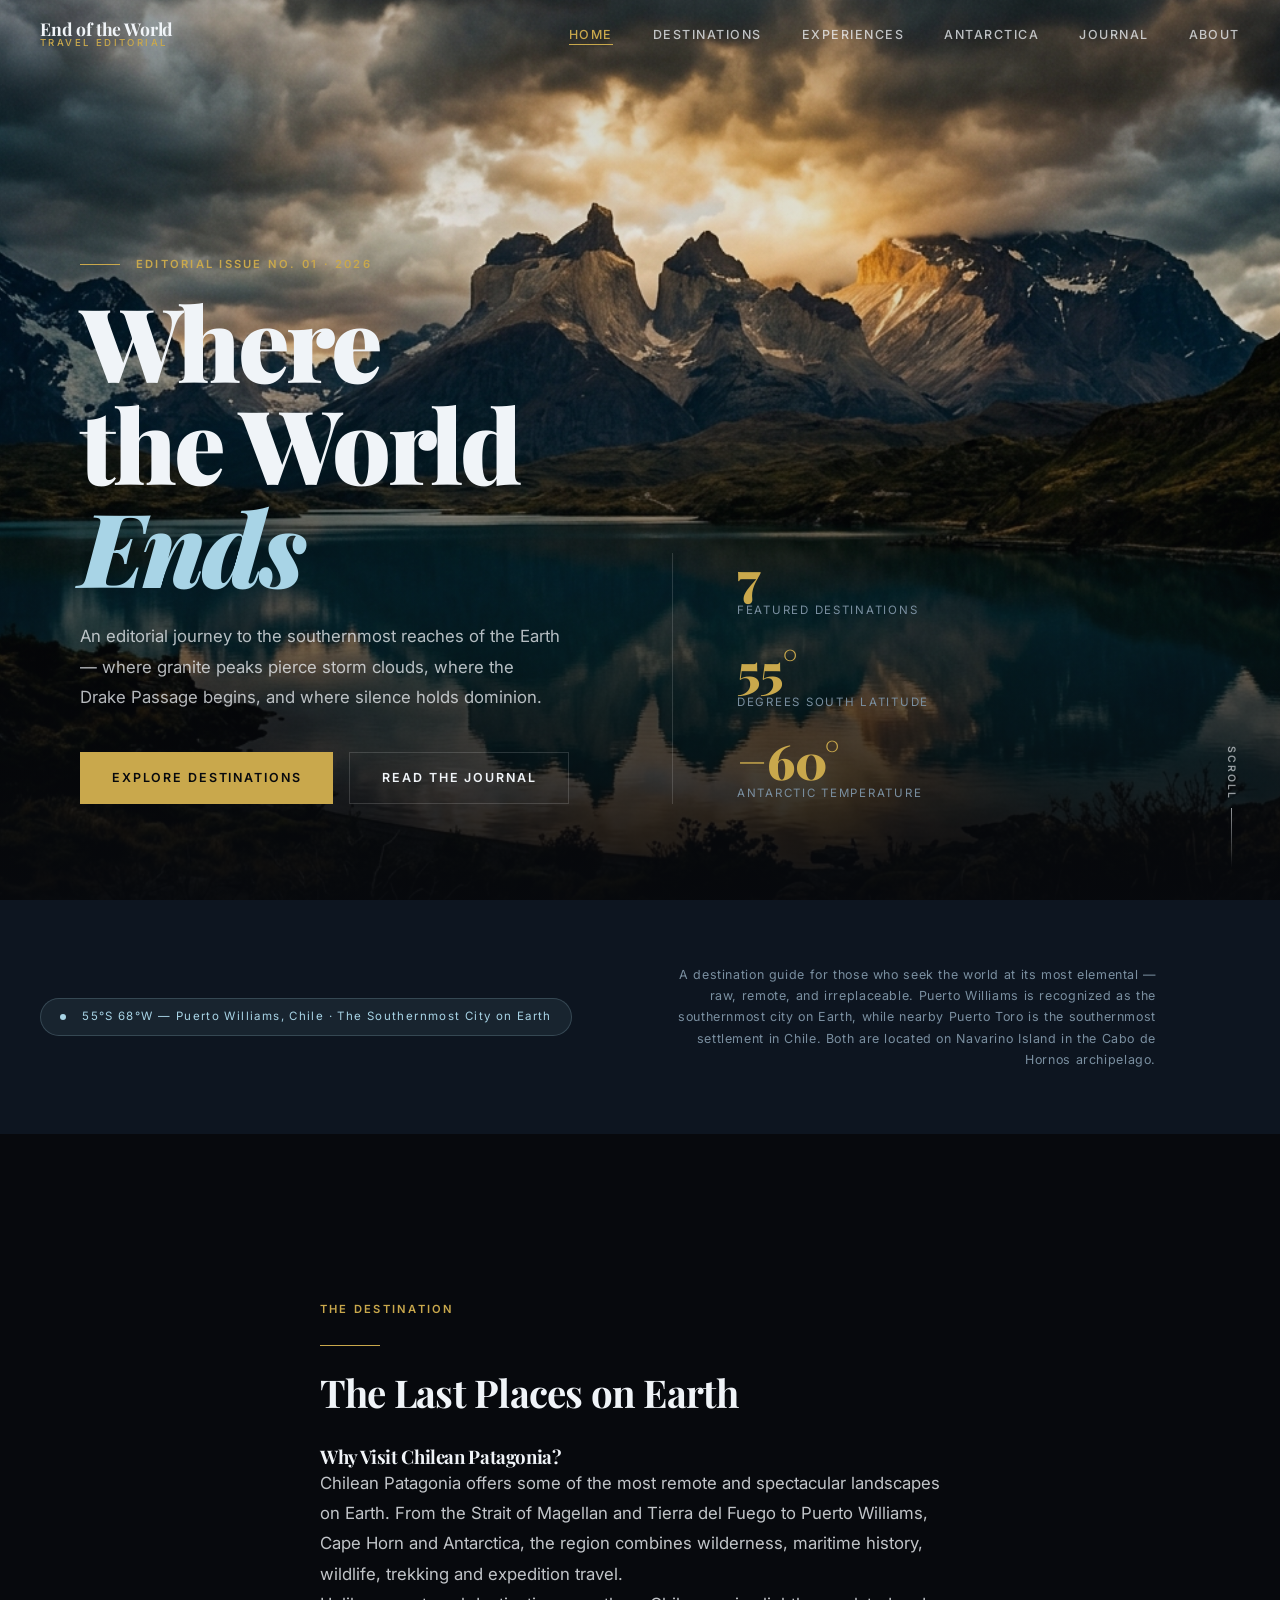
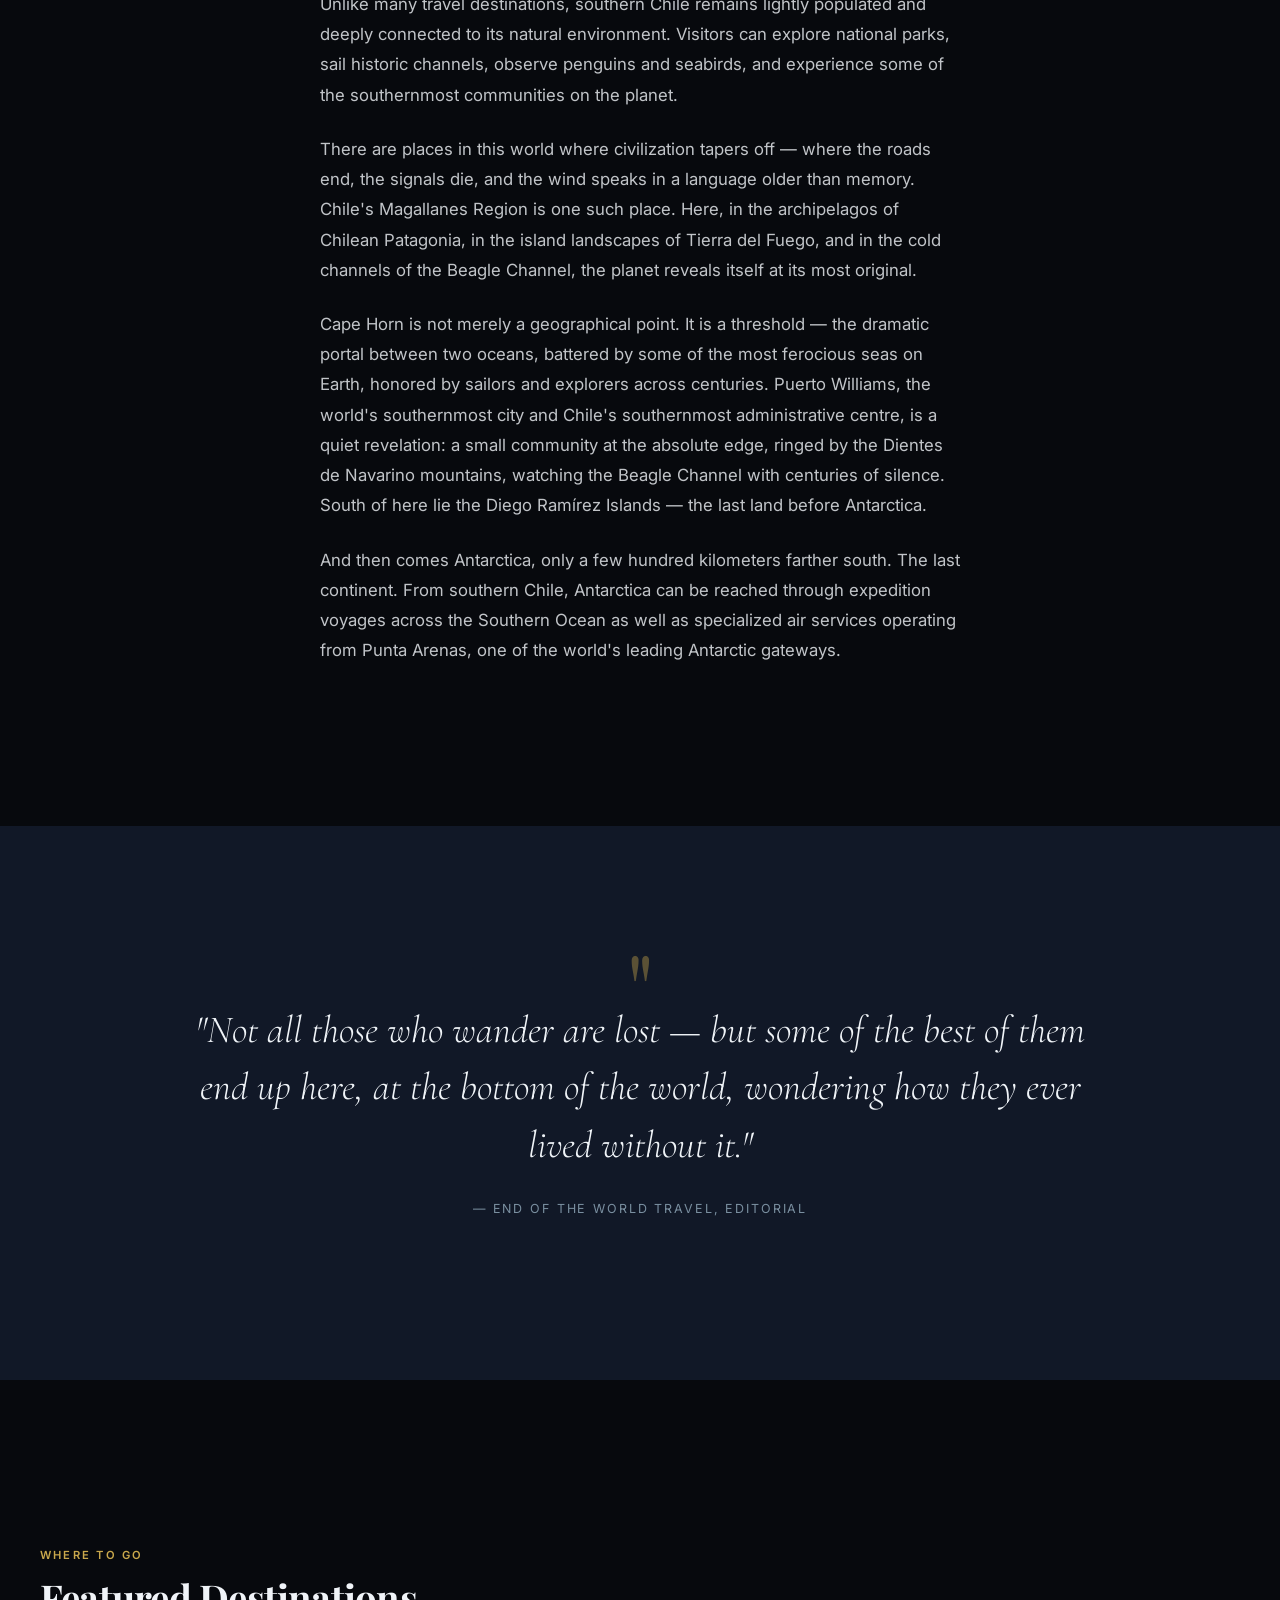
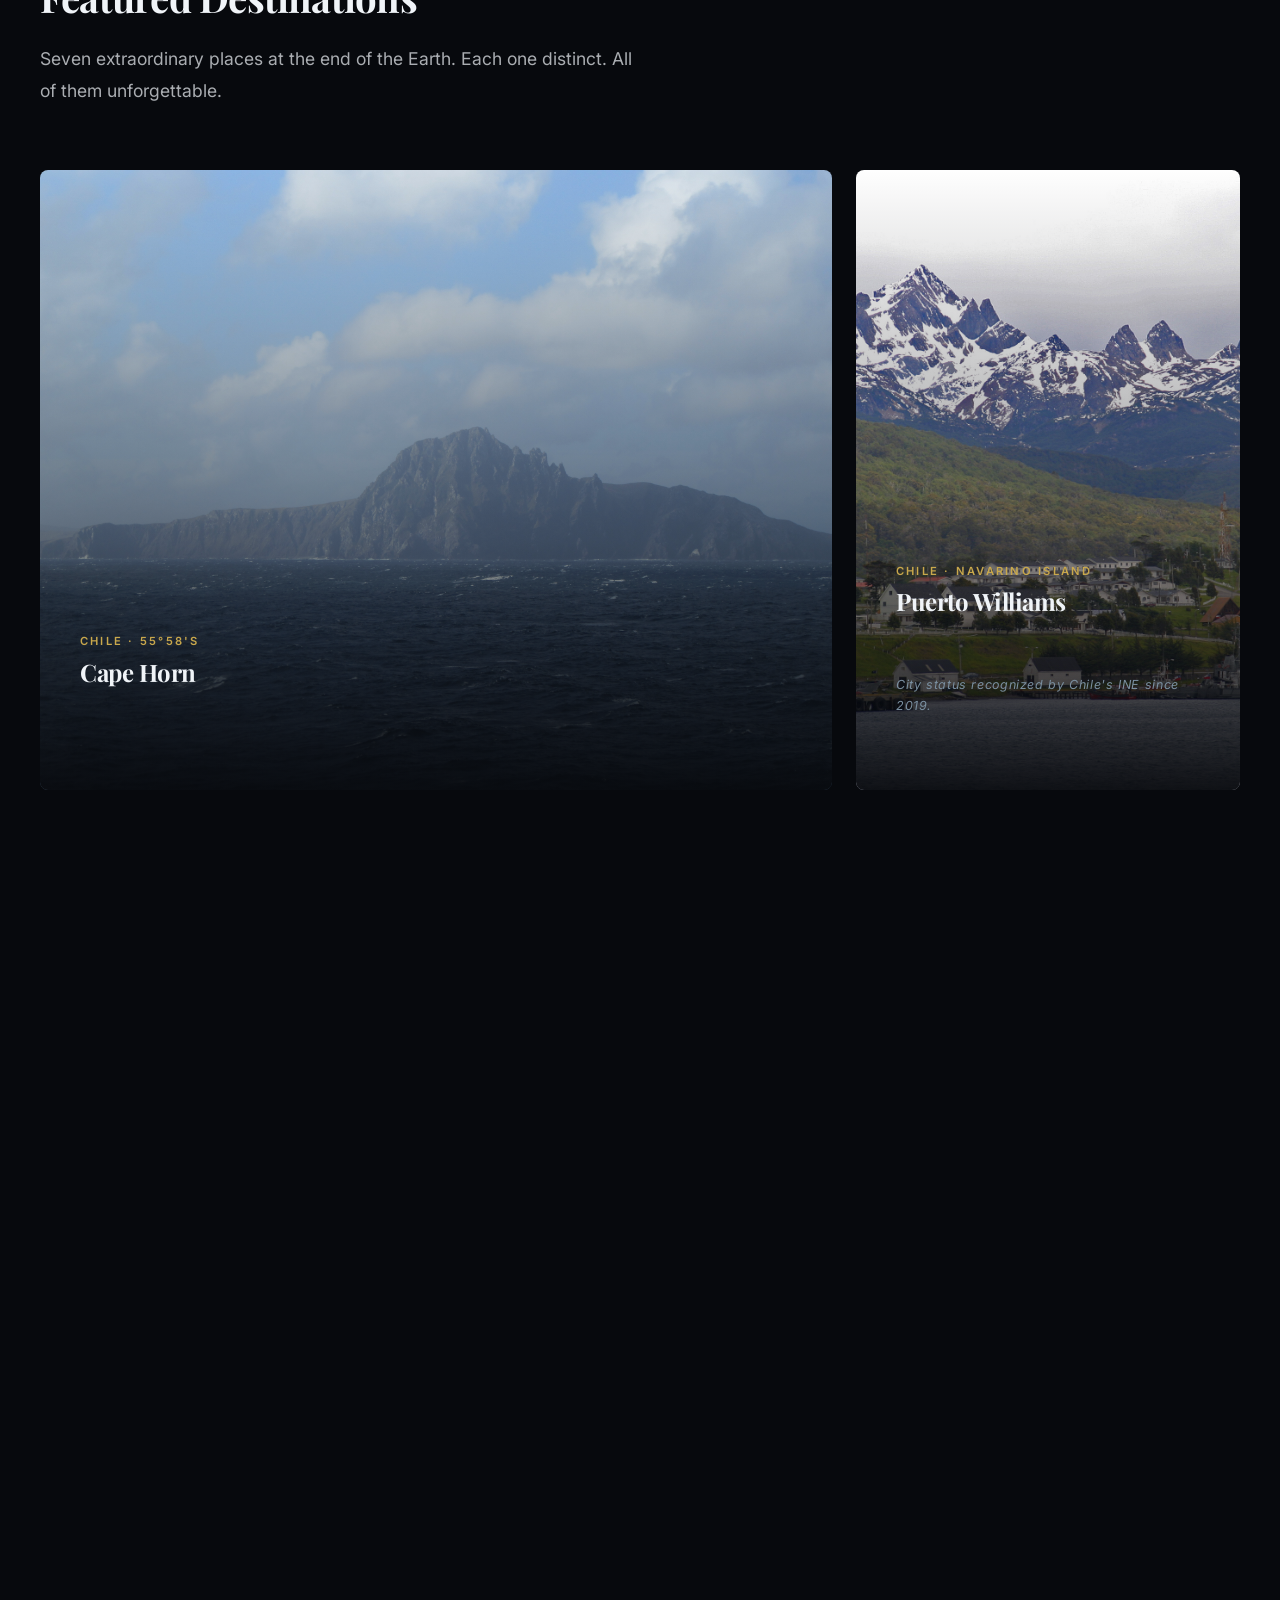
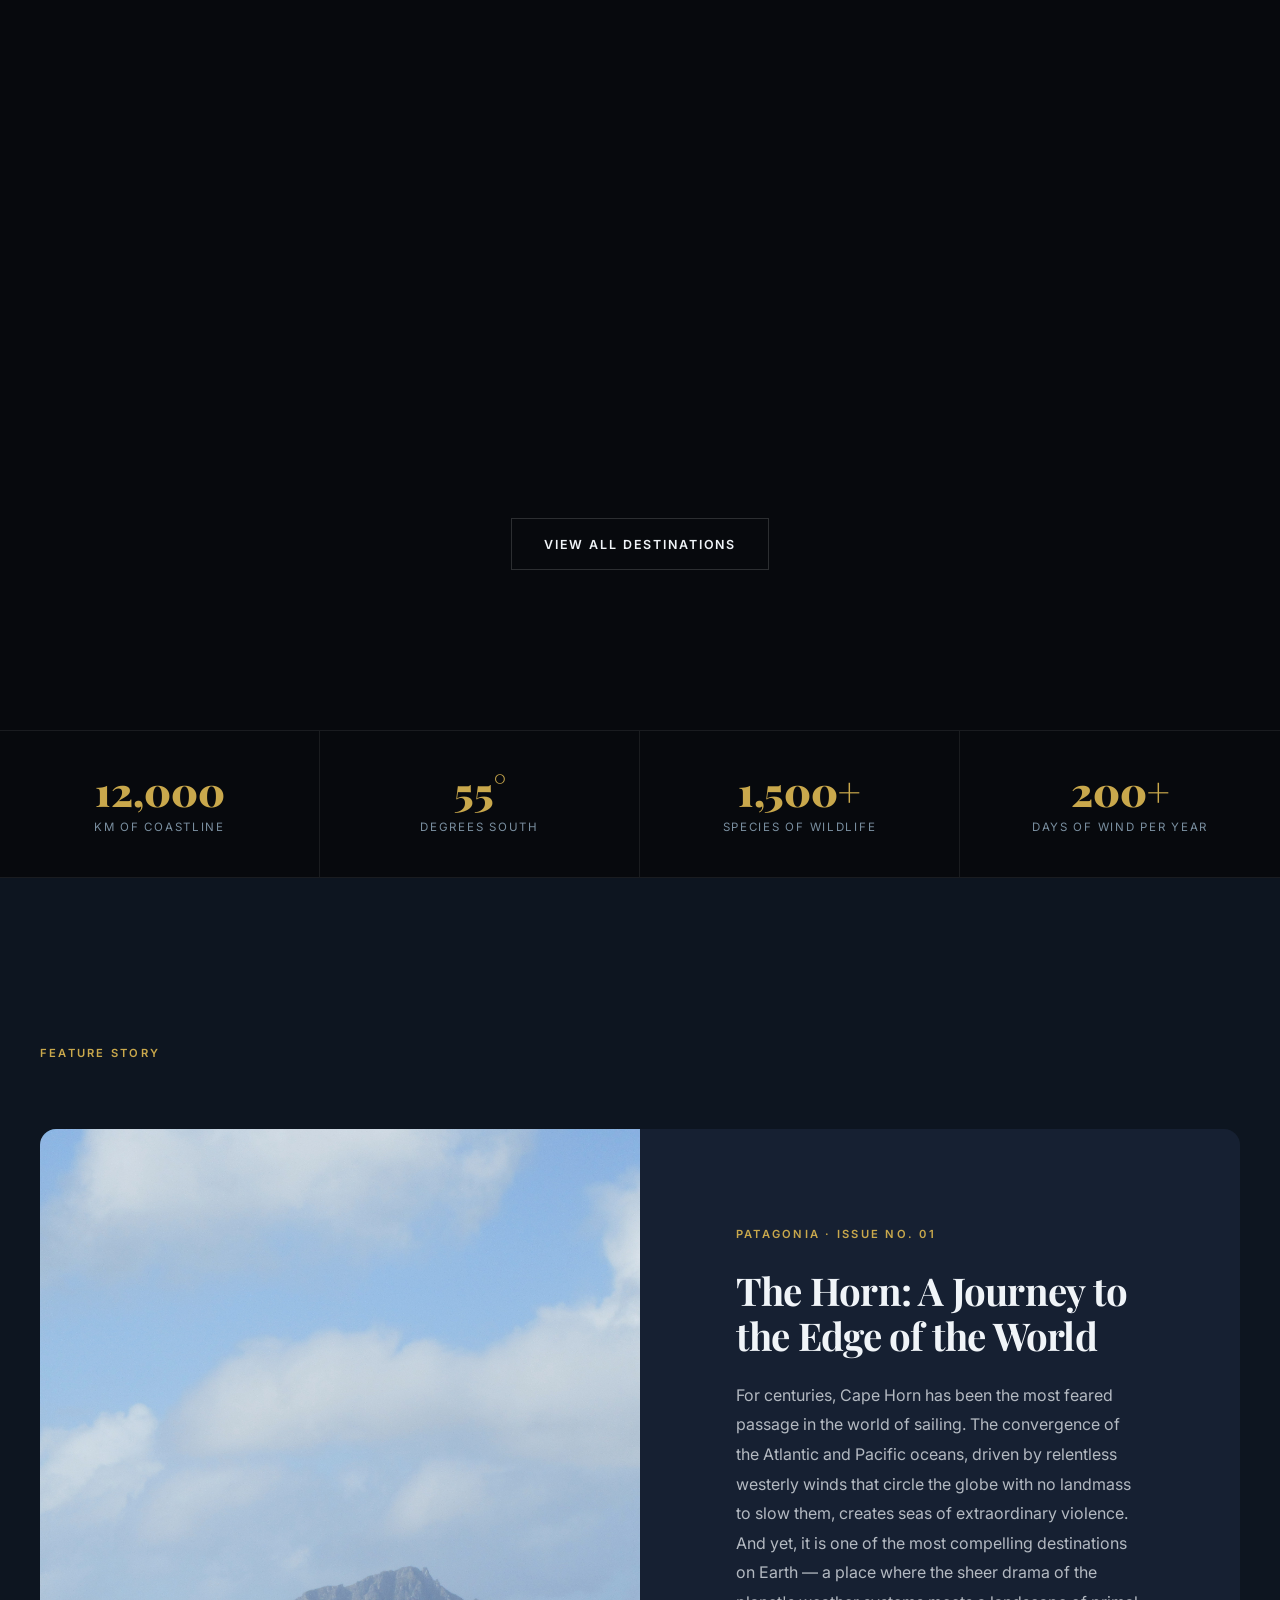
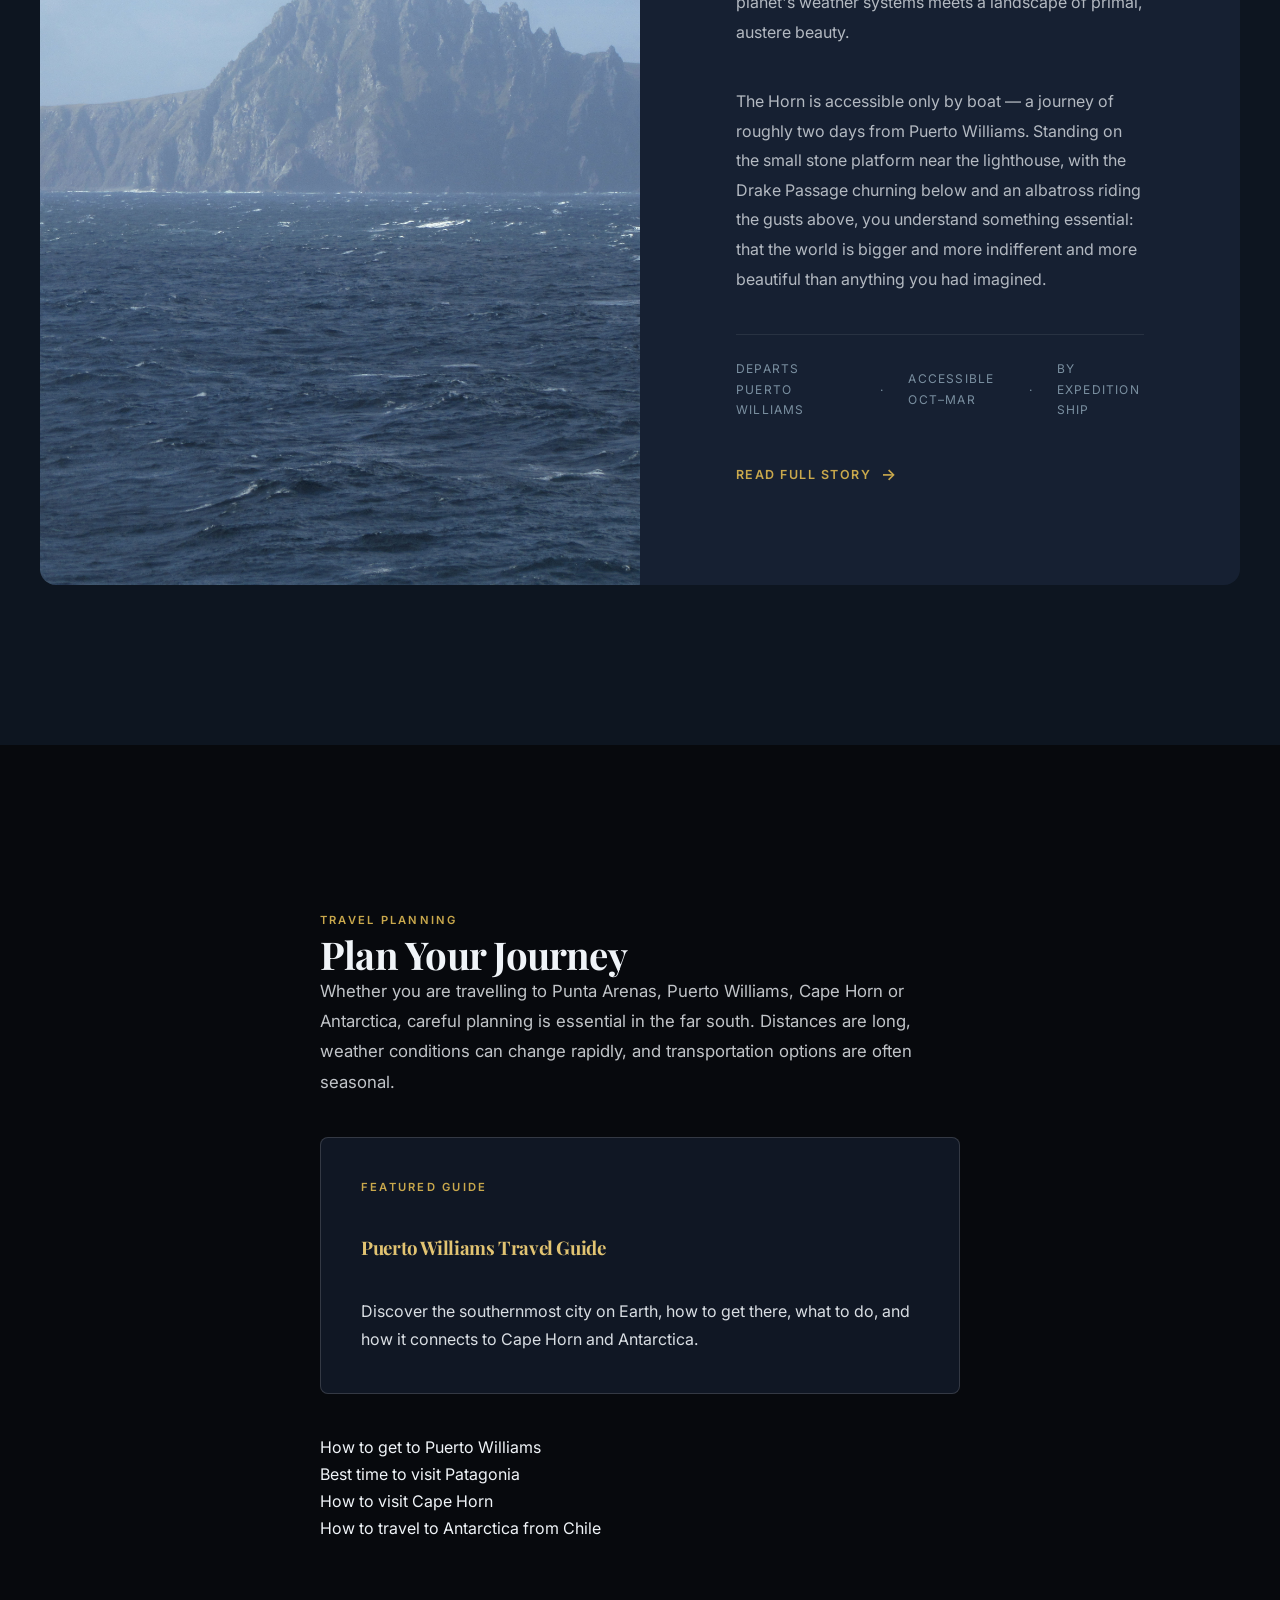
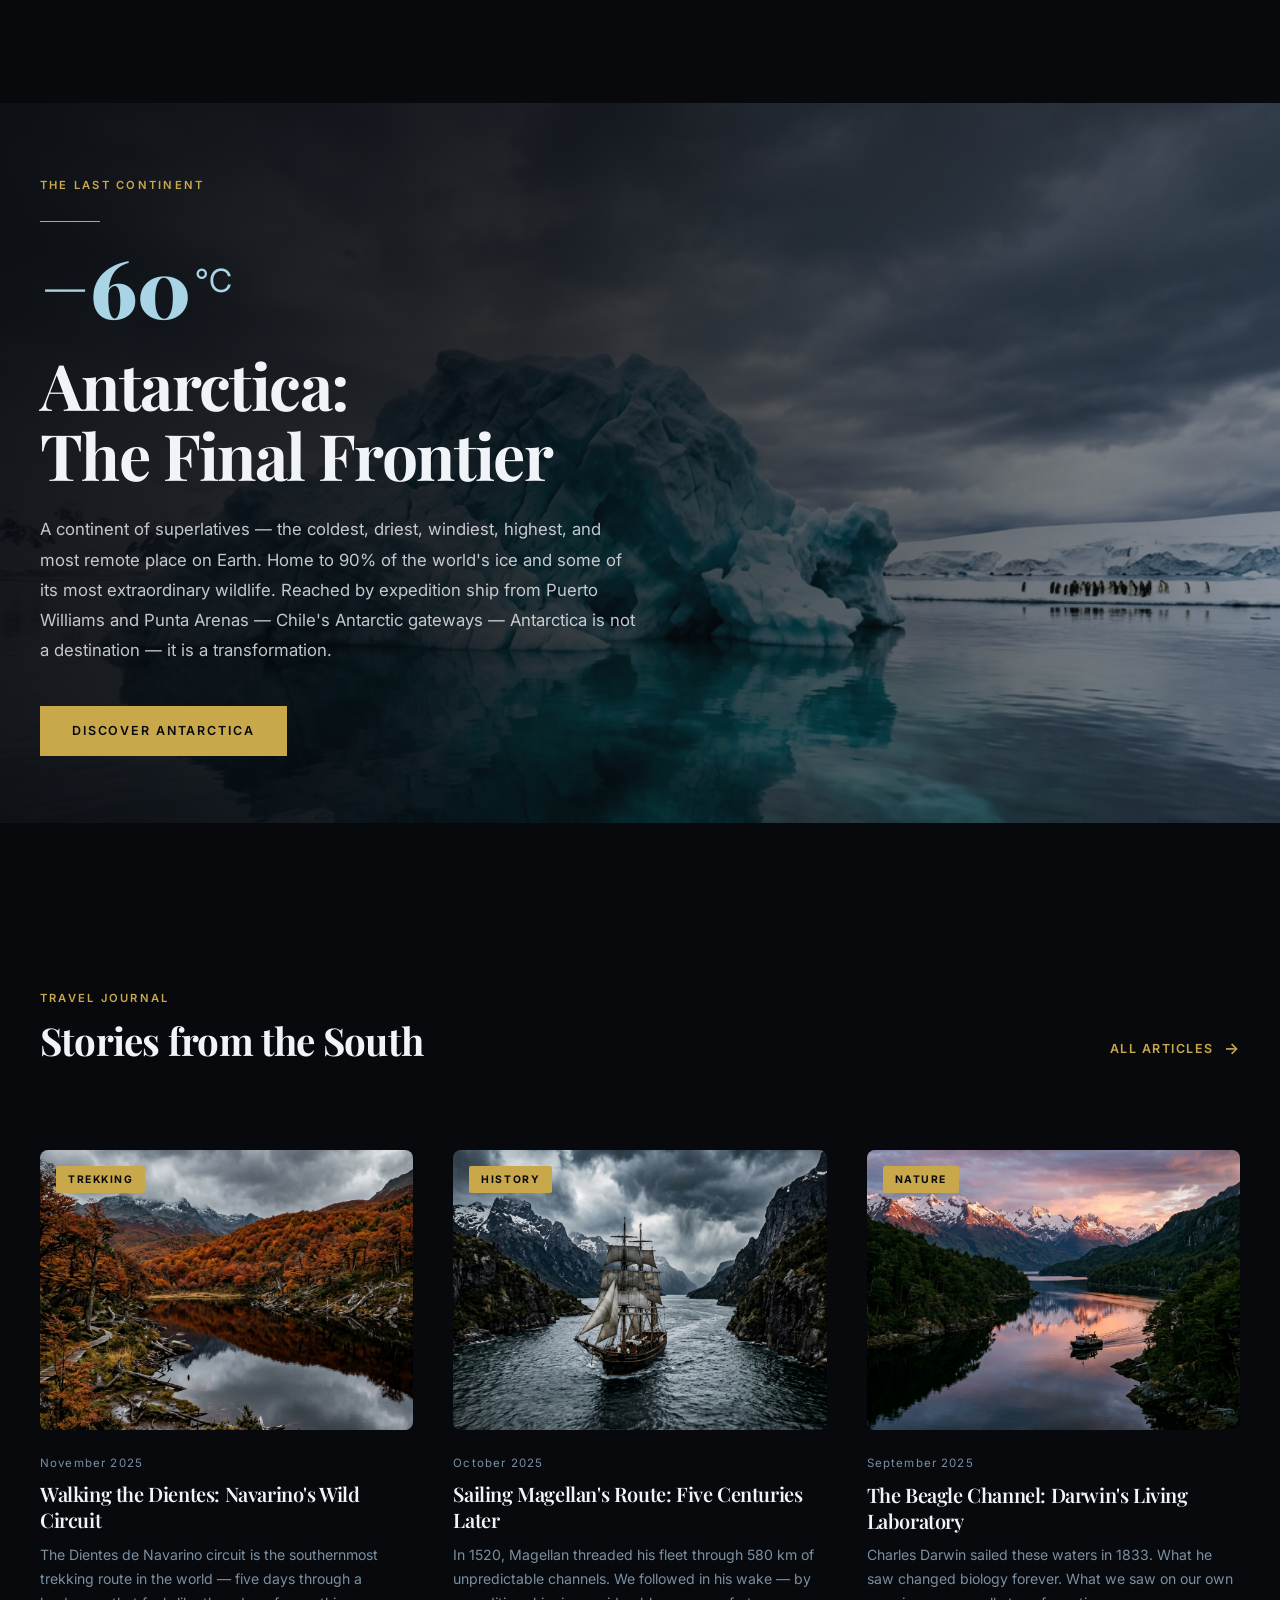
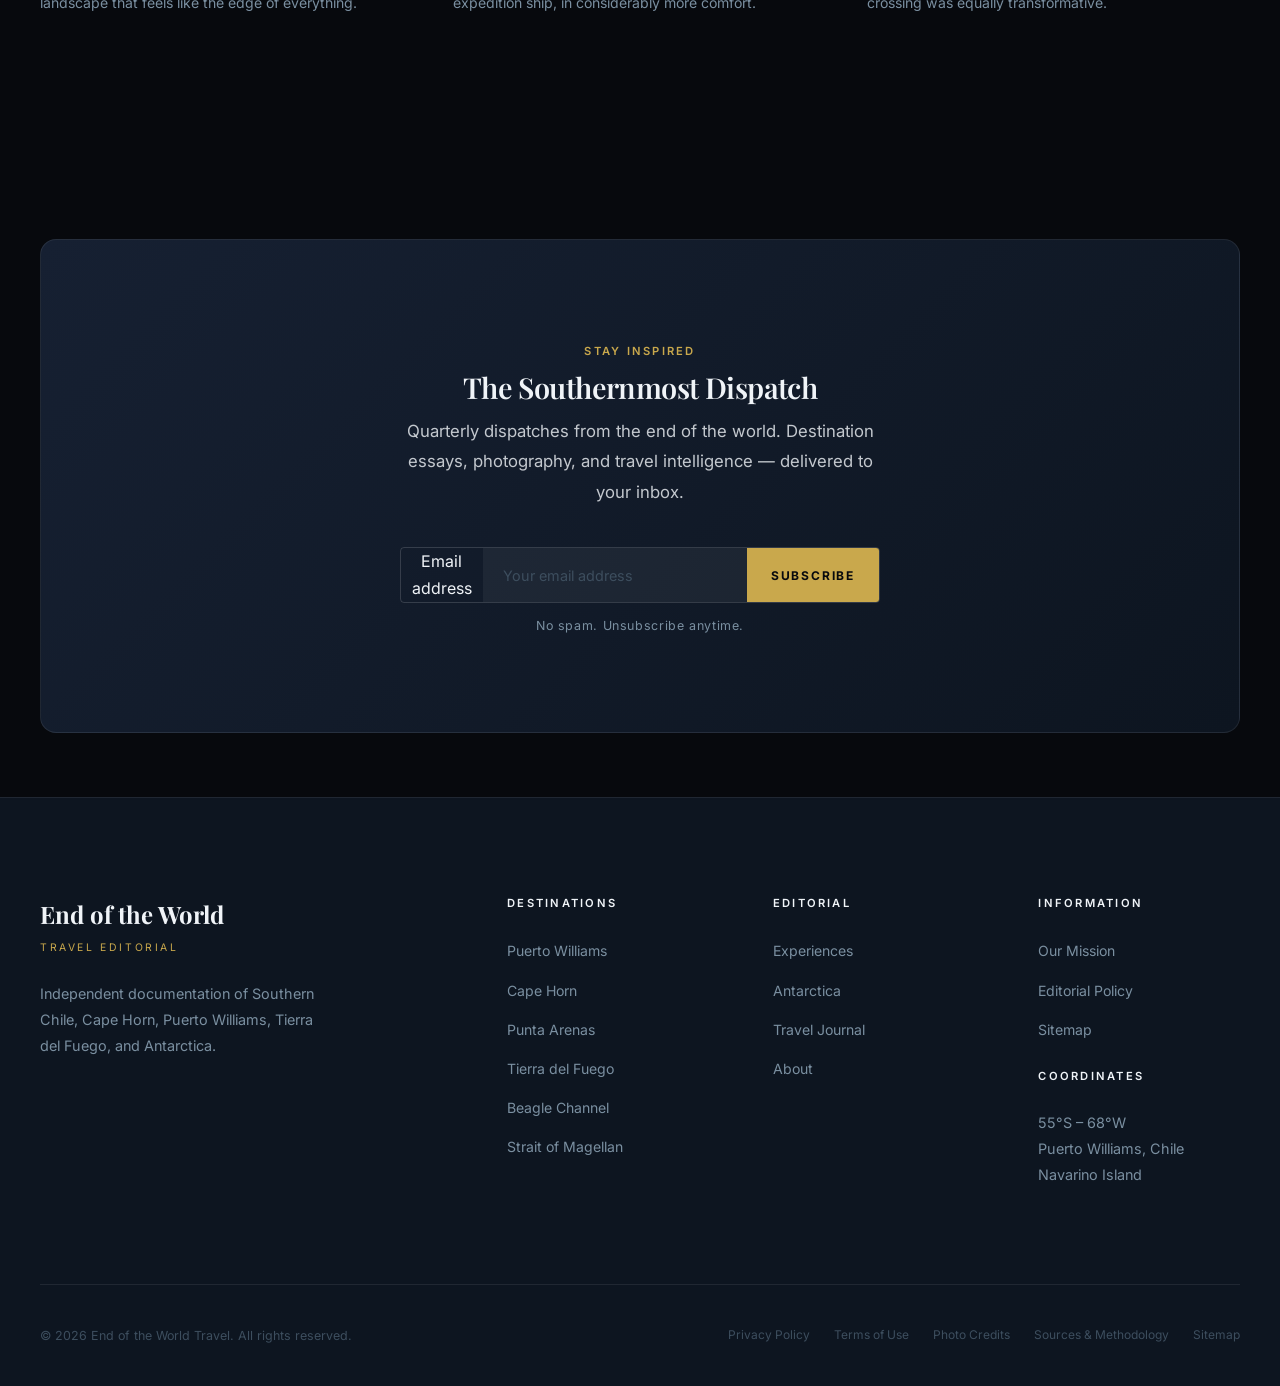
==== index.html @ 4a8242a2 "Update footer description on home page" ====
<!DOCTYPE html>
<html lang="en">
<head>
  <meta charset="UTF-8">
  <meta name="viewport" content="width=device-width, initial-scale=1.0">
  <title>End of the World Travel — Chilean Patagonia, Magallanes & Antarctica</title>
  <meta name="description" content="A premium editorial guide to Chile's southernmost territories: Magallanes Region, Tierra del Fuego, Puerto Williams, Cape Horn, Beagle Channel, Diego Ramírez Islands, and Antarctica.">
  <meta name="keywords" content="Chilean Patagonia travel, Magallanes Region, Tierra del Fuego Chile, Puerto Williams, Cape Horn, Antarctica, Beagle Channel, Strait of Magellan, Punta Arenas, Diego Ramirez Islands, Yendegaia, adventure travel Chile">
  <meta name="author" content="End of the World Travel">
  <link rel="canonical" href="https://endoftheworld.travel/">

  <!-- Open Graph -->
  <meta property="og:type" content="website">
  <meta property="og:url" content="https://endoftheworld.travel/">
  <meta property="og:title" content="End of the World Travel — Chilean Patagonia & Antarctica">
  <meta property="og:description" content="An editorial guide to Chile's extreme south — the Magallanes Region, Tierra del Fuego, Cape Horn, and the Antarctic gateway. Where the mountains meet the sea and the world fades into silence.">
  <meta property="og:image" content="https://endoftheworld.travel/images/hero-patagonia.jpg">
  <meta property="og:site_name" content="End of the World Travel">

  <!-- Twitter Card -->
  <meta name="twitter:card" content="summary_large_image">
  <meta name="twitter:title" content="End of the World Travel">
  <meta name="twitter:description" content="An editorial destination guide to the southernmost reaches of the Earth.">
  <meta name="twitter:image" content="https://endoftheworld.travel/images/hero-patagonia.jpg">

  <!-- Structured Data -->
  <script type="application/ld+json">
  {
    "@context": "https://schema.org",
    "@type": "WebSite",
    "name": "End of the World Travel",
    "url": "https://endoftheworld.travel",
    "description": "A premium editorial guide to Chile's southernmost territories: Magallanes Region, Tierra del Fuego, Cape Horn, Puerto Williams, Beagle Channel, Diego Ramírez Islands, and Antarctica.",
    "publisher": {
      "@type": "Organization",
      "name": "End of the World Travel",
      "url": "https://endoftheworld.travel"
    },
    "potentialAction": {
      "@type": "SearchAction",
      "target": "https://endoftheworld.travel/destinations.html?q={search_term_string}",
      "query-input": "required name=search_term_string"
    }
  }
  </script>

  <link rel="stylesheet" href="css/style.css">
  <link rel="icon" href="data:image/svg+xml,<svg xmlns='http://www.w3.org/2000/svg' viewBox='0 0 100 100'><text y='.9em' font-size='90'>🧭</text></svg>">
</head>
<body>

  <!-- Navigation -->
  <nav class="nav" id="nav" aria-label="Main navigation">
    <a href="index.html" class="nav__logo" aria-label="End of the World Travel home">
      <span class="nav__logo-main">End of the World</span>
      <span class="nav__logo-sub">Travel Editorial</span>
    </a>
    <ul class="nav__links" role="list">
      <li><a href="index.html" class="nav__link">Home</a></li>
      <li><a href="destinations.html" class="nav__link">Destinations</a></li>
      <li><a href="experiences.html" class="nav__link">Experiences</a></li>
      <li><a href="antarctica.html" class="nav__link">Antarctica</a></li>
      <li><a href="journal.html" class="nav__link">Journal</a></li>
      <li><a href="about.html" class="nav__link">About</a></li>
    </ul>
    <button class="nav__hamburger" id="hamburger" aria-label="Open menu" aria-expanded="false">
      <span></span><span></span><span></span>
    </button>
  </nav>

  <!-- Mobile Nav -->
  <div class="nav__mobile" id="mobileNav" role="dialog" aria-label="Mobile navigation">
    <button class="nav__close" id="navClose" aria-label="Close menu">✕</button>
    <a href="index.html" class="nav__mobile-link">Home</a>
    <a href="destinations.html" class="nav__mobile-link">Destinations</a>
    <a href="experiences.html" class="nav__mobile-link">Experiences</a>
    <a href="antarctica.html" class="nav__mobile-link">Antarctica</a>
    <a href="journal.html" class="nav__mobile-link">Journal</a>
    <a href="about.html" class="nav__mobile-link">About</a>
  </div>

  <main id="main-content">

    <!-- Hero -->
    <section class="hero" aria-label="Hero: Patagonia landscape">
      <div class="hero__bg">
        <img
          src="images/hero-patagonia.jpg"
          alt="Dramatic Patagonian landscape at golden hour, Torres del Paine peaks and turquoise lake"
          class="hero__img"
          fetchpriority="high"
        >
        <div class="hero__overlay"></div>
      </div>

      <div class="hero__content">
        <div class="container">
          <div>
            <div class="hero__eyebrow">
              <div class="hero__eyebrow-line"></div>
              <span class="text-label">Editorial Issue No. 01 · 2026</span>
            </div>

            <h1 class="text-display hero__title">
              Where<br>the World<br><em>Ends</em>
            </h1>

            <p class="hero__description">
              An editorial journey to the southernmost reaches of the Earth — where granite peaks pierce storm clouds, where the Drake Passage begins, and where silence holds dominion.
            </p>

            <div class="flex gap-sm" style="flex-wrap:wrap;">
              <a href="destinations.html" class="btn btn--primary">Explore Destinations</a>
              <a href="journal.html" class="btn btn--ghost">Read the Journal</a>
            </div>
          </div>

          <div class="hero__stats" aria-label="Quick facts">
            <div>
              <div class="hero__stat-number">7</div>
              <div class="hero__stat-label">Featured Destinations</div>
            </div>
            <div>
              <div class="hero__stat-number">55°</div>
              <div class="hero__stat-label">Degrees South Latitude</div>
            </div>
            <div>
              <div class="hero__stat-number">−60°</div>
              <div class="hero__stat-label">Antarctic Temperature</div>
            </div>
          </div>
        </div>
      </div>

      <div class="hero__scroll" aria-hidden="true" style="position:absolute;bottom:2rem;right:var(--space-lg);">
        <span class="hero__scroll-label">Scroll</span>
        <div class="hero__scroll-line"></div>
      </div>
    </section>

    <!-- Coordinates badge intro -->
    <section class="section--sm section--dark" aria-label="Editorial introduction">
      <div class="container">
        <div style="display:flex;align-items:center;justify-content:space-between;flex-wrap:wrap;gap:1.5rem;">
          <div class="coordinates-badge">
            <div class="coordinates-badge__dot"></div>
            55°S 68°W — Puerto Williams, Chile · The Southernmost City on Earth
          </div>
          <p class="text-caption" style="max-width:500px;text-align:right;">
            A destination guide for those who seek the world at its most elemental — raw, remote, and irreplaceable.
            Puerto Williams is recognized as the southernmost city on Earth, while nearby Puerto Toro is the southernmost settlement in Chile. Both are located on Navarino Island in the Cabo de Hornos archipelago.
</p>
          </p>
        </div>
      </div>
    </section>

    <!-- Editorial Intro -->
    <section class="section" aria-labelledby="editorial-title">
      <div class="container--narrow">
        <div class="fade-in">
          <span class="text-label">The Destination</span>
          <div class="divider"></div>
          <h2 class="text-section" id="editorial-title">
            The Last Places on Earth
          </h2>
          <h3 style="margin-top:2rem;">
Why Visit Chilean Patagonia?
</h3>

<p class="text-body">
Chilean Patagonia offers some of the most remote and spectacular landscapes on Earth. From the Strait of Magellan and Tierra del Fuego to Puerto Williams, Cape Horn and Antarctica, the region combines wilderness, maritime history, wildlife, trekking and expedition travel.
</p>

<p class="text-body">
Unlike many travel destinations, southern Chile remains lightly populated and deeply connected to its natural environment. Visitors can explore national parks, sail historic channels, observe penguins and seabirds, and experience some of the southernmost communities on the planet.
</p>
          <p class="text-body" style="margin-top:var(--space-md);">
            There are places in this world where civilization tapers off — where the roads end, the signals die, and the wind speaks in a language older than memory. Chile's Magallanes Region is one such place. Here, in the archipelagos of Chilean Patagonia, in the island landscapes of Tierra del Fuego, and in the cold channels of the Beagle Channel, the planet reveals itself at its most original.
          </p>
          <p class="text-body" style="margin-top:var(--space-md);">
            Cape Horn is not merely a geographical point. It is a threshold — the dramatic portal between two oceans, battered by some of the most ferocious seas on Earth, honored by sailors and explorers across centuries. Puerto Williams, the world's southernmost city and Chile's southernmost administrative centre, is a quiet revelation: a small community at the absolute edge, ringed by the Dientes de Navarino mountains, watching the Beagle Channel with centuries of silence. South of here lie the Diego Ramírez Islands — the last land before Antarctica.
          </p>
          <p class="text-body" style="margin-top:var(--space-md);">
            And then comes Antarctica, only a few hundred kilometers farther south.

The last continent. From southern Chile, Antarctica can be reached through expedition voyages across the Southern Ocean as well as specialized air services operating from Punta Arenas, one of the world's leading Antarctic gateways.
          </p>
        </div>
      </div>
    </section>

    <!-- Pull Quote -->
    <section class="section--alt section--sm">
      <div class="container">
        <div class="pullquote fade-in">
          <span class="pullquote__mark" aria-hidden="true">"</span>
          <p class="pullquote__text">
            "Not all those who wander are lost — but some of the best of them end up here, at the bottom of the world, wondering how they ever lived without it."
          </p>
          <div class="pullquote__source">— End of the World Travel, Editorial</div>
        </div>
      </div>
    </section>

    <!-- Featured Destinations -->
    <section class="section" aria-labelledby="destinations-title">
      <div class="container">
        <div class="section__header fade-in">
          <span class="text-label">Where to Go</span>
          <h2 class="text-section section__title" id="destinations-title">Featured Destinations</h2>
          <p class="section__lead">Seven extraordinary places at the end of the Earth. Each one distinct. All of them unforgettable.</p>
        </div>

        <div class="destinations-grid">
          <a href="destinations.html#cape-horn" class="dest-card fade-in-left" aria-label="Cape Horn destination">
            <div class="dest-card__img-wrap">
              <img src="images/cape-horn.jpg" alt="Cape Horn rocky cliffs jutting into the stormy Drake Passage" class="dest-card__img" loading="lazy">
              <div class="dest-card__overlay"></div>
            </div>
            <div class="dest-card__body">
              <div class="text-label dest-card__country">Chile · 55°58'S</div>
              <h3 class="dest-card__title">Cape Horn</h3>
              <p class="dest-card__excerpt">The southernmost point of the Americas. A beacon for sailors, a legend for wanderers.</p>
              <span class="dest-card__arrow">Explore →</span>
            </div>
          </a>

          <a href="puerto-williams-travel-guide.html" class="dest-card fade-in" aria-label="Puerto Williams destination">
            <div class="dest-card__img-wrap">
              <img src="images/puerto-williams.jpg" alt="Puerto Williams town nestled between mountains and the Beagle Channel" class="dest-card__img" loading="lazy">
              <div class="dest-card__overlay"></div>
            </div>
            <div class="dest-card__body">
              <div class="text-label dest-card__country">Chile · Navarino Island</div>
              <h3 class="dest-card__title">Puerto Williams</h3>
              <p class="dest-card__excerpt">The world's southernmost city. Gateway to Cape Horn and the end of civilization.</p>
              <p class="text-caption" style="margin-top:0.4rem;font-style:italic;">City status recognized by Chile's INE since 2019.</p>
              <span class="dest-card__arrow">Explore →</span>
            </div>
          </a>

          <a href="destinations.html#puerto-toro" class="dest-card fade-in" aria-label="Puerto Toro destination">
  <div class="dest-card__img-wrap">
    <img src="images/puerto-toro.jpg" alt="Puerto Toro settlement on Navarino Island in southern Chile" class="dest-card__img" loading="lazy">
    <div class="dest-card__overlay"></div>
  </div>
  <div class="dest-card__body">
    <div class="text-label dest-card__country">Chile · Navarino Island</div>
    <h3 class="dest-card__title">Puerto Toro</h3>
    <p class="dest-card__excerpt">The southernmost settlement in Chile and one of the most remote permanently inhabited places in the world.</p>
    <span class="dest-card__arrow">Explore →</span>
  </div>
</a>

          <a href="destinations.html#punta-arenas" class="dest-card fade-in-right" aria-label="Punta Arenas destination">
            <div class="dest-card__img-wrap">
              <img src="images/punta-arenas.jpg" alt="Punta Arenas waterfront along the Strait of Magellan" class="dest-card__img" loading="lazy">
              <div class="dest-card__overlay"></div>
            </div>
            <div class="dest-card__body">
              <div class="text-label dest-card__country">Chile · Strait of Magellan</div>
              <h3 class="dest-card__title">Punta Arenas</h3>
              <p class="dest-card__excerpt">The historic capital of Chilean Patagonia. Your gateway to the extreme south.</p>
              <span class="dest-card__arrow">Explore →</span>
            </div>
          </a>

          <a href="destinations.html#tierra-del-fuego" class="dest-card fade-in-left" aria-label="Tierra del Fuego destination">
            <div class="dest-card__img-wrap">
              <img src="images/tierra-del-fuego.jpg" alt="Autumnal Tierra del Fuego forest reflecting in a peat bog lake" class="dest-card__img" loading="lazy">
              <div class="dest-card__overlay"></div>
            </div>
            <div class="dest-card__body">
              <div class="text-label dest-card__country">Chile · Magallanes Region</div>
              <h3 class="dest-card__title">Tierra del Fuego</h3>
              <p class="dest-card__excerpt">Chile's Land of Fire. An archipelago of ancient lenga beech forest, peat bogs, and glacial fjords.</p>
              <span class="dest-card__arrow">Explore →</span>
            </div>
          </a>

          <a href="destinations.html#beagle-channel" class="dest-card fade-in" aria-label="Beagle Channel destination">
            <div class="dest-card__img-wrap">
              <img src="images/beagle-channel.jpg" alt="Beagle Channel at dusk with snow-capped Andes reflections" class="dest-card__img" loading="lazy">
              <div class="dest-card__overlay"></div>
            </div>
            <div class="dest-card__body">
              <div class="text-label dest-card__country">Chile · Navarino Island</div>
              <h3 class="dest-card__title">Beagle Channel</h3>
              <p class="dest-card__excerpt">Darwin's waterway. Where history was written and the southern mountains meet the sea.</p>
              <span class="dest-card__arrow">Explore →</span>
            </div>
          </a>

          <a href="destinations.html#strait-of-magellan" class="dest-card fade-in-right" aria-label="Strait of Magellan destination">
            <div class="dest-card__img-wrap">
              <img src="images/strait-magellan.jpg" alt="Tall ship sailing the historic Strait of Magellan in stormy conditions" class="dest-card__img" loading="lazy">
              <div class="dest-card__overlay"></div>
            </div>
            <div class="dest-card__body">
              <div class="text-label dest-card__country">Chile · Magallanes Region</div>
              <h3 class="dest-card__title">Strait of Magellan</h3>
              <p class="dest-card__excerpt">The passage that changed history. 580 km of raw, wind-whipped magnificence.</p>
              <span class="dest-card__arrow">Explore →</span>
            </div>
          </a>
        </div>

        <div class="flex-center mt-lg">
          <a href="destinations.html" class="btn btn--ghost">View All Destinations</a>
        </div>
      </div>
    </section>

    <!-- Stats Bar -->
    <div class="stats-bar fade-in" role="complementary" aria-label="At a glance facts">
      <div class="stats-bar__item">
        <div class="stats-bar__number">12,000</div>
        <div class="stats-bar__label">km of Coastline</div>
      </div>
      <div class="stats-bar__item">
        <div class="stats-bar__number">55°</div>
        <div class="stats-bar__label">Degrees South</div>
      </div>
      <div class="stats-bar__item">
        <div class="stats-bar__number">1,500+</div>
        <div class="stats-bar__label">Species of Wildlife</div>
      </div>
      <div class="stats-bar__item">
        <div class="stats-bar__number">200+</div>
        <div class="stats-bar__label">Days of Wind Per Year</div>
      </div>
    </div>

    <!-- Feature Story: Cape Horn -->
    <section class="section section--dark" aria-labelledby="feature-story-title">
      <div class="container">
        <div class="section__header fade-in">
          <span class="text-label">Feature Story</span>
        </div>
        <article class="feature-story fade-in">
          <div class="feature-story__img-wrap">
            <img src="images/cape-horn.jpg" alt="The dramatic rocky cliffs of Cape Horn" class="feature-story__img" loading="lazy">
          </div>
          <div class="feature-story__content">
            <div class="text-label feature-story__issue">Patagonia · Issue No. 01</div>
            <h2 class="feature-story__title" id="feature-story-title">
              The Horn: A Journey to the Edge of the World
            </h2>
            <p class="feature-story__body">
              For centuries, Cape Horn has been the most feared passage in the world of sailing. The convergence of the Atlantic and Pacific oceans, driven by relentless westerly winds that circle the globe with no landmass to slow them, creates seas of extraordinary violence. And yet, it is one of the most compelling destinations on Earth — a place where the sheer drama of the planet's weather systems meets a landscape of primal, austere beauty.
            </p>
            <p class="feature-story__body">
              The Horn is accessible only by boat — a journey of roughly two days from Puerto Williams. Standing on the small stone platform near the lighthouse, with the Drake Passage churning below and an albatross riding the gusts above, you understand something essential: that the world is bigger and more indifferent and more beautiful than anything you had imagined.
            </p>
            <div class="feature-story__meta">
              <span class="feature-story__meta-item">Departs Puerto Williams</span>
              <span class="feature-story__meta-item">·</span>
              <span class="feature-story__meta-item">Accessible Oct–Mar</span>
              <span class="feature-story__meta-item">·</span>
              <span class="feature-story__meta-item">By expedition ship</span>
            </div>
            <div class="mt-lg">
              <a href="destinations.html#cape-horn" class="btn--text btn">Read Full Story</a>
            </div>
          </div>
        </article>
      </div>
    </section>
<section class="section">
  <div class="container--narrow">

    <span class="text-label">
      Travel Planning
    </span>

    <h2 class="text-section">
      Plan Your Journey
    </h2>

    <p class="text-body">
      Whether you are travelling to Punta Arenas, Puerto Williams, Cape Horn or Antarctica, careful planning is essential in the far south. Distances are long, weather conditions can change rapidly, and transportation options are often seasonal.
    </p>

    <div class="featured-guide" style="background: rgba(22, 32, 50, 0.65); border: 1px solid var(--color-border-light); border-radius: var(--radius-md); padding: var(--space-lg); margin: var(--space-lg) 0; display: flex; flex-direction: column; gap: var(--space-md);">
      <span class="text-label">Featured Guide</span>

      <h3 style="margin-top: var(--space-sm);">
        <a href="puerto-williams-travel-guide.html" style="color: var(--color-gold-light); text-decoration: none;">
          Puerto Williams Travel Guide
        </a>
      </h3>

      <p style="margin-top: var(--space-sm); color: rgba(240, 244, 248, 0.9);">
        Discover the southernmost city on Earth, how to get there, what to do, and how it connects to Cape Horn and Antarctica.
      </p>
    </div>

    <ul style="margin-top:1.5rem;">
      <li>How to get to Puerto Williams</li>
      <li>Best time to visit Patagonia</li>
      <li>How to visit Cape Horn</li>
      <li>How to travel to Antarctica from Chile</li>
    </ul>

  </div>
</section>


    <!-- Antarctica Teaser -->
    <section class="antarctica-section" aria-labelledby="antarctica-title">
      <div class="antarctica-section__bg">
        <img src="images/antarctica.jpg" alt="Massive turquoise iceberg floating in Antarctica's still dark waters" class="antarctica-section__img" loading="lazy">
        <div class="antarctica-section__overlay"></div>
      </div>
      <div class="container" style="position:relative;z-index:1;">
        <div class="antarctica-section__content fade-in-left">
          <span class="text-label">The Last Continent</span>
          <div class="divider"></div>

          <div class="antarctica-section__temp" aria-label="Average temperature">
            <span class="antarctica-section__temp-num">−60</span>
            <span class="antarctica-section__temp-unit">°C</span>
          </div>

          <h2 class="text-hero" id="antarctica-title">
            Antarctica:<br>The Final Frontier
          </h2>
          <p class="text-body" style="margin-top:var(--space-md);margin-bottom:var(--space-lg);">
            A continent of superlatives — the coldest, driest, windiest, highest, and most remote place on Earth. Home to 90% of the world's ice and some of its most extraordinary wildlife. Reached by expedition ship from Puerto Williams and Punta Arenas — Chile's Antarctic gateways — Antarctica is not a destination — it is a transformation.
          </p>
          <a href="antarctica.html" class="btn btn--primary">Discover Antarctica</a>
        </div>
      </div>
    </section>

    <!-- Journal Preview -->
    <section class="section" aria-labelledby="journal-title">
      <div class="container">
        <div class="section__header fade-in" style="display:flex;align-items:flex-end;justify-content:space-between;flex-wrap:wrap;gap:1rem;">
          <div>
            <span class="text-label">Travel Journal</span>
            <h2 class="text-section section__title" id="journal-title">Stories from the South</h2>
          </div>
          <a href="journal.html" class="btn--text btn" style="margin-bottom:var(--space-md);">All Articles</a>
        </div>

        <div class="grid-3">
          <article class="article-card fade-in">
            <a href="journal.html#dientes">
              <div class="article-card__img-wrap">
                <img src="images/tierra-del-fuego.jpg" alt="Hiker on the Dientes de Navarino circuit" class="article-card__img" loading="lazy">
                <span class="article-card__tag">Trekking</span>
              </div>
              <div class="article-card__date">November 2025</div>
              <h3 class="article-card__title">Walking the Dientes: Navarino's Wild Circuit</h3>
              <p class="article-card__excerpt">The Dientes de Navarino circuit is the southernmost trekking route in the world — five days through a landscape that feels like the edge of everything.</p>
            </a>
          </article>

          <article class="article-card fade-in">
            <a href="journal.html#magellan">
              <div class="article-card__img-wrap">
                <img src="images/strait-magellan.jpg" alt="Historic tall ship on the Strait of Magellan" class="article-card__img" loading="lazy">
                <span class="article-card__tag">History</span>
              </div>
              <div class="article-card__date">October 2025</div>
              <h3 class="article-card__title">Sailing Magellan's Route: Five Centuries Later</h3>
              <p class="article-card__excerpt">In 1520, Magellan threaded his fleet through 580 km of unpredictable channels. We followed in his wake — by expedition ship, in considerably more comfort.</p>
            </a>
          </article>

          <article class="article-card fade-in">
            <a href="journal.html#beagle">
              <div class="article-card__img-wrap">
                <img src="images/beagle-channel.jpg" alt="Beagle Channel at dusk" class="article-card__img" loading="lazy">
                <span class="article-card__tag">Nature</span>
              </div>
              <div class="article-card__date">September 2025</div>
              <h3 class="article-card__title">The Beagle Channel: Darwin's Living Laboratory</h3>
              <p class="article-card__excerpt">Charles Darwin sailed these waters in 1833. What he saw changed biology forever. What we saw on our own crossing was equally transformative.</p>
            </a>
          </article>
        </div>
      </div>
    </section>

    <!-- Newsletter -->
    <section class="section section--sm" aria-labelledby="newsletter-title">
      <div class="container">
        <div class="newsletter fade-in">
          <span class="text-label">Stay Inspired</span>
          <h2 class="text-card-title" style="margin-top:0.5rem;font-size:1.8rem;" id="newsletter-title">The Southernmost Dispatch</h2>
          <p class="text-body" style="margin-top:0.75rem;max-width:500px;margin-left:auto;margin-right:auto;">
            Quarterly dispatches from the end of the world. Destination essays, photography, and travel intelligence — delivered to your inbox.
          </p>
          <form class="newsletter__form" aria-label="Email newsletter signup">
            <label for="newsletter-email" class="sr-only">Email address</label>
            <input
              type="email"
              id="newsletter-email"
              name="email"
              class="newsletter__input"
              placeholder="Your email address"
              required
              autocomplete="email"
            >
            <button type="submit" class="newsletter__btn">Subscribe</button>
          </form>
          <p class="text-caption" style="margin-top:0.75rem;">No spam. Unsubscribe anytime.</p>
        </div>
      </div>
    </section>

  </main>

  <!-- Footer -->
  <footer class="footer" role="contentinfo">
    <div class="container">
      <div class="footer__top">
        <div>
          <div class="footer__brand-name">End of the World</div>
          <div class="footer__brand-sub">Travel Editorial</div>
          <p class="footer__tagline">
            Independent documentation of Southern Chile, Cape Horn, Puerto Williams, Tierra del Fuego, and Antarctica.
          </p>
        </div>
        <div>
          <div class="footer__col-title">Destinations</div>
          <ul class="footer__links" role="list">
            <li><a href="puerto-williams-travel-guide.html" class="footer__link">Puerto Williams</a></li>
            <li><a href="destinations.html#cape-horn" class="footer__link">Cape Horn</a></li>
            <li><a href="destinations.html#punta-arenas" class="footer__link">Punta Arenas</a></li>
            <li><a href="destinations.html#tierra-del-fuego" class="footer__link">Tierra del Fuego</a></li>
            <li><a href="destinations.html#beagle-channel" class="footer__link">Beagle Channel</a></li>
            <li><a href="destinations.html#strait-of-magellan" class="footer__link">Strait of Magellan</a></li>
          </ul>
        </div>
        <div>
          <div class="footer__col-title">Editorial</div>
          <ul class="footer__links" role="list">
            <li><a href="experiences.html" class="footer__link">Experiences</a></li>
            <li><a href="antarctica.html" class="footer__link">Antarctica</a></li>
            <li><a href="journal.html" class="footer__link">Travel Journal</a></li>
            <li><a href="about.html" class="footer__link">About</a></li>
          </ul>
        </div>
        <div>
          <div class="footer__col-title">Information</div>
          <ul class="footer__links" role="list">
            <li><a href="about.html#mission" class="footer__link">Our Mission</a></li>
            <li><a href="about.html#editorial" class="footer__link">Editorial Policy</a></li>
            <li><a href="sitemap.xml" class="footer__link">Sitemap</a></li>
          </ul>
          <div class="footer__col-title" style="margin-top:var(--space-md);">Coordinates</div>
          <p class="footer__tagline" style="max-width:200px;">
            55°S – 68°W<br>Puerto Williams, Chile<br>Navarino Island
          </p>
        </div>
      </div>
      <div class="footer__bottom">
        <p class="footer__copy">&copy; 2026 End of the World Travel. All rights reserved.</p>
        <div class="footer__legal">
          <a href="#" class="footer__legal-link">Privacy Policy</a>
          <a href="#" class="footer__legal-link">Terms of Use</a>
          <a href="photo-credits.html" class="footer__legal-link">Photo Credits</a>          <a href="sources-methodology.html" class="footer__legal-link">Sources & Methodology</a>          <a href="sitemap.xml" class="footer__legal-link">Sitemap</a>
        </div>
      </div>
    </div>
  </footer>

  <script src="js/main.js"></script>
</body>
</html>
---- css/style.css ----
/* ============================================================
   END OF THE WORLD TRAVEL — Design System
   Premium Editorial Travel Website
   ============================================================ */

/* --- Google Fonts --- */
@import url('https://fonts.googleapis.com/css2?family=Playfair+Display:ital,wght@0,400;0,500;0,600;0,700;0,900;1,400;1,700&family=Inter:wght@300;400;500;600&family=Cormorant+Garamond:ital,wght@0,300;0,400;1,300;1,400&display=swap');

/* --- CSS Custom Properties --- */
:root {
  /* Colors */
  --color-midnight: #07090d;
  --color-deep: #0d1520;
  --color-surface: #111827;
  --color-surface-alt: #162032;
  --color-border: rgba(255,255,255,0.08);
  --color-border-light: rgba(255,255,255,0.15);
  --color-ice: #a8d4e6;
  --color-ice-dim: rgba(168, 212, 230, 0.6);
  --color-gold: #c9a84c;
  --color-gold-light: #e2c472;
  --color-gold-dim: rgba(201, 168, 76, 0.15);
  --color-white: #f0f4f8;
  --color-muted: #7a8fa0;
  --color-faint: #3d4e5e;

  /* Typography */
  --font-display: 'Playfair Display', Georgia, serif;
  --font-editorial: 'Cormorant Garamond', Georgia, serif;
  --font-body: 'Inter', system-ui, sans-serif;

  /* Spacing */
  --space-xs: 0.5rem;
  --space-sm: 1rem;
  --space-md: 1.5rem;
  --space-lg: 2.5rem;
  --space-xl: 4rem;
  --space-2xl: 6rem;
  --space-3xl: 10rem;

  /* Border radius */
  --radius-sm: 4px;
  --radius-md: 8px;
  --radius-lg: 16px;

  /* Transitions */
  --ease: cubic-bezier(0.25, 0.46, 0.45, 0.94);
  --ease-out: cubic-bezier(0.22, 1, 0.36, 1);

  /* Max widths */
  --max-width: 1360px;
  --max-prose: 720px;
}

/* --- Reset & Base --- */
*, *::before, *::after {
  margin: 0;
  padding: 0;
  box-sizing: border-box;
}

html {
  scroll-behavior: smooth;
  font-size: 16px;
  -webkit-text-size-adjust: 100%;
}

body {
  background-color: var(--color-midnight);
  color: var(--color-white);
  font-family: var(--font-body);
  font-weight: 400;
  line-height: 1.7;
  overflow-x: hidden;
}

img {
  display: block;
  max-width: 100%;
  height: auto;
}

a {
  color: inherit;
  text-decoration: none;
}

ul, ol {
  list-style: none;
}

/* --- Typography Scale --- */
h1, h2, h3, h4, h5, h6 {
  font-family: var(--font-display);
  font-weight: 700;
  line-height: 1.15;
  letter-spacing: -0.02em;
}

.text-display {
  font-size: clamp(3rem, 8vw, 7rem);
  font-weight: 900;
  line-height: 1.0;
  letter-spacing: -0.03em;
}

.text-hero {
  font-size: clamp(2.2rem, 5vw, 4.5rem);
  font-weight: 700;
  line-height: 1.1;
  letter-spacing: -0.025em;
}

.text-section {
  font-size: clamp(1.8rem, 3vw, 3rem);
  font-weight: 700;
  letter-spacing: -0.02em;
}

.text-card-title {
  font-size: clamp(1.3rem, 2vw, 1.8rem);
  font-weight: 600;
}

.text-label {
  font-family: var(--font-body);
  font-size: 0.7rem;
  font-weight: 600;
  letter-spacing: 0.2em;
  text-transform: uppercase;
  color: var(--color-gold);
}

.text-body {
  font-size: 1.05rem;
  line-height: 1.8;
  color: rgba(240, 244, 248, 0.8);
}

.text-pullquote {
  font-family: var(--font-editorial);
  font-size: clamp(1.5rem, 2.5vw, 2.2rem);
  font-style: italic;
  font-weight: 300;
  line-height: 1.5;
  color: var(--color-ice);
}

.text-caption {
  font-size: 0.78rem;
  color: var(--color-muted);
  letter-spacing: 0.05em;
}

/* --- Layout Utilities --- */
.container {
  width: 100%;
  max-width: var(--max-width);
  margin: 0 auto;
  padding: 0 var(--space-lg);
}

.container--narrow {
  max-width: var(--max-prose);
  margin: 0 auto;
  padding: 0 var(--space-lg);
}

.grid-2 {
  display: grid;
  grid-template-columns: repeat(2, 1fr);
  gap: var(--space-lg);
}

.grid-3 {
  display: grid;
  grid-template-columns: repeat(3, 1fr);
  gap: var(--space-lg);
}

.grid-4 {
  display: grid;
  grid-template-columns: repeat(4, 1fr);
  gap: var(--space-md);
}

/* --- Navigation --- */
.nav {
  position: fixed;
  top: 0;
  left: 0;
  right: 0;
  z-index: 1000;
  padding: 1.25rem var(--space-lg);
  display: flex;
  align-items: center;
  justify-content: space-between;
  transition: background 0.4s var(--ease), box-shadow 0.4s var(--ease), padding 0.4s var(--ease);
}

.nav.scrolled {
  background: rgba(7, 9, 13, 0.92);
  backdrop-filter: blur(20px);
  -webkit-backdrop-filter: blur(20px);
  border-bottom: 1px solid var(--color-border);
  box-shadow: 0 4px 40px rgba(0,0,0,0.4);
  padding: 0.9rem var(--space-lg);
}

.nav__logo {
  display: flex;
  flex-direction: column;
  gap: 0;
  line-height: 1;
}

.nav__logo-main {
  font-family: var(--font-display);
  font-size: 1.1rem;
  font-weight: 700;
  color: var(--color-white);
  letter-spacing: -0.01em;
}

.nav__logo-sub {
  font-size: 0.6rem;
  font-weight: 500;
  letter-spacing: 0.25em;
  text-transform: uppercase;
  color: var(--color-gold);
}

.nav__links {
  display: flex;
  align-items: center;
  gap: var(--space-lg);
}

.nav__link {
  font-size: 0.78rem;
  font-weight: 500;
  letter-spacing: 0.12em;
  text-transform: uppercase;
  color: rgba(240, 244, 248, 0.75);
  transition: color 0.25s;
  position: relative;
}

.nav__link::after {
  content: '';
  position: absolute;
  bottom: -3px;
  left: 0;
  width: 0;
  height: 1px;
  background: var(--color-gold);
  transition: width 0.3s var(--ease);
}

.nav__link:hover {
  color: var(--color-white);
}

.nav__link:hover::after,
.nav__link.active::after {
  width: 100%;
}

.nav__link.active {
  color: var(--color-gold);
}

.nav__hamburger {
  display: none;
  flex-direction: column;
  gap: 5px;
  cursor: pointer;
  padding: 4px;
  background: none;
  border: none;
}

.nav__hamburger span {
  display: block;
  width: 24px;
  height: 1.5px;
  background: var(--color-white);
  transition: all 0.3s var(--ease);
}

/* Mobile Nav */
.nav__mobile {
  display: none;
  position: fixed;
  top: 0;
  left: 0;
  right: 0;
  bottom: 0;
  background: rgba(7, 9, 13, 0.97);
  z-index: 999;
  flex-direction: column;
  align-items: center;
  justify-content: center;
  gap: var(--space-lg);
  opacity: 0;
  pointer-events: none;
  transition: opacity 0.4s var(--ease);
}

.nav__mobile.open {
  opacity: 1;
  pointer-events: all;
  display: flex;
}

.nav__mobile-link {
  font-family: var(--font-display);
  font-size: 2.5rem;
  font-weight: 700;
  color: var(--color-white);
  letter-spacing: -0.02em;
  transition: color 0.25s;
}

.nav__mobile-link:hover {
  color: var(--color-gold);
}

.nav__close {
  position: absolute;
  top: 1.5rem;
  right: var(--space-lg);
  background: none;
  border: none;
  cursor: pointer;
  color: var(--color-white);
  font-size: 1.5rem;
  line-height: 1;
}

/* --- Hero --- */
.hero {
  position: relative;
  width: 100%;
  height: 100svh;
  min-height: 600px;
  display: flex;
  align-items: flex-end;
  overflow: hidden;
}

.hero__bg {
  position: absolute;
  inset: 0;
  z-index: 0;
}

.hero__img {
  width: 100%;
  height: 100%;
  object-fit: cover;
  object-position: center;
  transform: scale(1.05);
  transition: transform 8s ease;
}

.hero__img.loaded {
  transform: scale(1);
}

.hero__overlay {
  position: absolute;
  inset: 0;
  background: linear-gradient(
    to bottom,
    rgba(7,9,13,0.2) 0%,
    rgba(7,9,13,0.1) 30%,
    rgba(7,9,13,0.4) 60%,
    rgba(7,9,13,0.95) 100%
  );
}

.hero__content {
  position: relative;
  z-index: 1;
  width: 100%;
  padding: 0 var(--space-lg) var(--space-2xl);
}

.hero__content .container {
  display: grid;
  grid-template-columns: 1fr 1fr;
  align-items: flex-end;
  gap: var(--space-xl);
}

.hero__eyebrow {
  display: flex;
  align-items: center;
  gap: var(--space-sm);
  margin-bottom: var(--space-sm);
}

.hero__eyebrow-line {
  width: 40px;
  height: 1px;
  background: var(--color-gold);
}

.hero__title {
  margin-bottom: var(--space-md);
}

.hero__title em {
  font-style: italic;
  color: var(--color-ice);
}

.hero__description {
  font-size: 1.05rem;
  line-height: 1.8;
  color: rgba(240, 244, 248, 0.75);
  margin-bottom: var(--space-lg);
  max-width: 480px;
}

.hero__scroll {
  display: flex;
  flex-direction: column;
  align-items: center;
  gap: 0.5rem;
  opacity: 0.6;
}

.hero__scroll-label {
  font-size: 0.65rem;
  font-weight: 600;
  letter-spacing: 0.2em;
  text-transform: uppercase;
  writing-mode: vertical-lr;
}

.hero__scroll-line {
  width: 1px;
  height: 60px;
  background: linear-gradient(to bottom, var(--color-white), transparent);
  animation: scrollPulse 2s ease-in-out infinite;
}

@keyframes scrollPulse {
  0%, 100% { opacity: 0.4; transform: scaleY(1); }
  50% { opacity: 1; transform: scaleY(1.2); transform-origin: top; }
}

.hero__stats {
  display: flex;
  flex-direction: column;
  gap: var(--space-md);
  padding-left: var(--space-xl);
  border-left: 1px solid var(--color-border-light);
}

.hero__stat-number {
  font-family: var(--font-display);
  font-size: 3rem;
  font-weight: 900;
  color: var(--color-gold);
  line-height: 1;
}

.hero__stat-label {
  font-size: 0.72rem;
  letter-spacing: 0.15em;
  text-transform: uppercase;
  color: var(--color-muted);
}

/* --- Section Spacing --- */
.section {
  padding: var(--space-3xl) 0;
}

.section--sm {
  padding: var(--space-xl) 0;
}

.section--dark {
  background: var(--color-deep);
}

.section--alt {
  background: var(--color-surface);
}

.section__header {
  margin-bottom: var(--space-xl);
}

.section__header--centered {
  text-align: center;
}

.section__title {
  margin-top: var(--space-xs);
  margin-bottom: var(--space-md);
}

.section__lead {
  font-size: 1.1rem;
  line-height: 1.8;
  color: rgba(240, 244, 248, 0.7);
  max-width: 600px;
}

.section__lead--centered {
  margin: 0 auto;
}

/* --- Buttons --- */
.btn {
  display: inline-flex;
  align-items: center;
  gap: 0.6rem;
  padding: 0.9rem 2rem;
  font-size: 0.78rem;
  font-weight: 600;
  letter-spacing: 0.15em;
  text-transform: uppercase;
  border: none;
  cursor: pointer;
  transition: all 0.3s var(--ease);
  position: relative;
  overflow: hidden;
}

.btn--primary {
  background: var(--color-gold);
  color: var(--color-midnight);
}

.btn--primary:hover {
  background: var(--color-gold-light);
  transform: translateY(-2px);
  box-shadow: 0 8px 30px rgba(201, 168, 76, 0.3);
}

.btn--ghost {
  background: transparent;
  color: var(--color-white);
  border: 1px solid var(--color-border-light);
}

.btn--ghost:hover {
  background: rgba(255,255,255,0.05);
  border-color: var(--color-white);
  transform: translateY(-2px);
}

.btn--text {
  background: none;
  color: var(--color-gold);
  padding: 0;
  letter-spacing: 0.12em;
}

.btn--text::after {
  content: '→';
  font-size: 1rem;
  transition: transform 0.3s var(--ease);
}

.btn--text:hover::after {
  transform: translateX(6px);
}

/* --- Destination Cards --- */
.dest-card {
  position: relative;
  overflow: hidden;
  border-radius: var(--radius-md);
  cursor: pointer;
  display: block;
  min-height: 620px;
}

.dest-card__img-wrap {
  position: relative;
  height: 100%;
  min-height: 620px;
  overflow: hidden;
}

.dest-card--wide .dest-card__img-wrap {
  aspect-ratio: 16/10;
}

.dest-card__img {
  width: 100%;
  height: 100%;
  object-fit: cover;
  object-position: center top;
  display: block;
  transition: transform 0.8s var(--ease);
}

.dest-card:hover .dest-card__img {
  transform: scale(1.06);
}

.dest-card__overlay {
  position: absolute;
  inset: 0;
  background: linear-gradient(
    to top,
    rgba(7,9,13,0.95) 0%,
    rgba(7,9,13,0.4) 40%,
    transparent 100%
  );
  transition: opacity 0.4s var(--ease);
}

.dest-card__body {
  position: absolute;
  bottom: 0;
  left: 0;
  right: 0;
  padding: var(--space-lg);
}

.dest-card__country {
  margin-bottom: 0.4rem;
}

.dest-card__title {
  font-family: var(--font-display);
  font-size: 1.5rem;
  font-weight: 700;
  margin-bottom: 0.5rem;
  line-height: 1.2;
}

.dest-card__excerpt {
  font-size: 0.85rem;
  color: rgba(240, 244, 248, 0.7);
  line-height: 1.6;
  opacity: 0;
  transform: translateY(10px);
  transition: all 0.4s var(--ease);
}

.dest-card:hover .dest-card__excerpt {
  opacity: 1;
  transform: translateY(0);
}

.dest-card__arrow {
  display: inline-flex;
  align-items: center;
  gap: 0.5rem;
  margin-top: 0.8rem;
  font-size: 0.72rem;
  font-weight: 600;
  letter-spacing: 0.15em;
  text-transform: uppercase;
  color: var(--color-gold);
  opacity: 0;
  transform: translateY(10px);
  transition: all 0.4s var(--ease) 0.05s;
}

.dest-card:hover .dest-card__arrow {
  opacity: 1;
  transform: translateY(0);
}

/* --- Feature Story --- */
.feature-story {
  display: grid;
  grid-template-columns: 1fr 1fr;
  min-height: 600px;
  border-radius: var(--radius-lg);
  overflow: hidden;
}

.feature-story__img-wrap {
  position: relative;
  overflow: hidden;
}

.feature-story__img {
  width: 100%;
  height: 100%;
  object-fit: cover;
  transition: transform 0.8s var(--ease);
}

.feature-story:hover .feature-story__img {
  transform: scale(1.04);
}

.feature-story__content {
  background: var(--color-surface-alt);
  padding: var(--space-2xl);
  display: flex;
  flex-direction: column;
  justify-content: center;
}

.feature-story__issue {
  margin-bottom: var(--space-md);
}

.feature-story__title {
  font-size: clamp(2rem, 3vw, 3rem);
  margin-bottom: var(--space-md);
}

.feature-story__body {
  font-size: 1rem;
  line-height: 1.85;
  color: rgba(240, 244, 248, 0.72);
  margin-bottom: var(--space-lg);
}

.feature-story__meta {
  display: flex;
  align-items: center;
  gap: var(--space-md);
  padding-top: var(--space-md);
  border-top: 1px solid var(--color-border);
}

.feature-story__meta-item {
  font-size: 0.75rem;
  letter-spacing: 0.1em;
  text-transform: uppercase;
  color: var(--color-muted);
}

/* --- Journal / Article Cards --- */
.article-card {
  display: block;
  position: relative;
  transition: transform 0.3s var(--ease);
}

.article-card:hover {
  transform: translateY(-4px);
}

.article-card__img-wrap {
  position: relative;
  aspect-ratio: 4/3;
  overflow: hidden;
  border-radius: var(--radius-md);
  margin-bottom: var(--space-md);
}

.article-card__img {
  width: 100%;
  height: 100%;
  object-fit: cover;
  transition: transform 0.6s var(--ease);
}

.article-card:hover .article-card__img {
  transform: scale(1.05);
}

.article-card__tag {
  position: absolute;
  top: 1rem;
  left: 1rem;
  background: var(--color-gold);
  color: var(--color-midnight);
  font-size: 0.65rem;
  font-weight: 700;
  letter-spacing: 0.15em;
  text-transform: uppercase;
  padding: 0.3rem 0.75rem;
  border-radius: 2px;
}

.article-card__date {
  font-size: 0.72rem;
  letter-spacing: 0.1em;
  color: var(--color-muted);
  margin-bottom: 0.5rem;
}

.article-card__title {
  font-family: var(--font-display);
  font-size: 1.25rem;
  font-weight: 600;
  line-height: 1.3;
  margin-bottom: 0.6rem;
  color: var(--color-white);
  transition: color 0.25s;
}

.article-card:hover .article-card__title {
  color: var(--color-ice);
}

.article-card__excerpt {
  font-size: 0.88rem;
  line-height: 1.7;
  color: var(--color-muted);
}

/* --- Antarctica Section --- */
.antarctica-section {
  position: relative;
  min-height: 80vh;
  display: flex;
  align-items: center;
  overflow: hidden;
}

.antarctica-section__bg {
  position: absolute;
  inset: 0;
}

.antarctica-section__img {
  width: 100%;
  height: 100%;
  object-fit: cover;
  object-position: center 30%;
}

.antarctica-section__overlay {
  position: absolute;
  inset: 0;
  background: linear-gradient(
    105deg,
    rgba(7,9,13,0.95) 0%,
    rgba(7,9,13,0.85) 40%,
    rgba(7,9,13,0.3) 100%
  );
}

.antarctica-section__content {
  position: relative;
  z-index: 1;
  max-width: 600px;
}

.antarctica-section__temp {
  display: flex;
  align-items: flex-start;
  gap: 0.25rem;
  margin-bottom: var(--space-md);
}

.antarctica-section__temp-num {
  font-family: var(--font-display);
  font-size: 5rem;
  font-weight: 900;
  line-height: 1;
  color: var(--color-ice);
}

.antarctica-section__temp-unit {
  font-size: 2rem;
  color: var(--color-ice);
  margin-top: 0.5rem;
}

/* --- Pull Quote --- */
.pullquote {
  padding: var(--space-2xl) 0;
  text-align: center;
}

.pullquote__mark {
  font-family: var(--font-display);
  font-size: 6rem;
  line-height: 0;
  color: var(--color-gold);
  display: block;
  margin-bottom: 1rem;
  opacity: 0.4;
}

.pullquote__text {
  font-family: var(--font-editorial);
  font-size: clamp(1.6rem, 3vw, 2.5rem);
  font-style: italic;
  font-weight: 300;
  line-height: 1.5;
  color: var(--color-white);
  max-width: 900px;
  margin: 0 auto var(--space-md);
}

.pullquote__source {
  font-size: 0.78rem;
  letter-spacing: 0.15em;
  text-transform: uppercase;
  color: var(--color-muted);
}

/* --- Newsletter / CTA --- */
.newsletter {
  background: linear-gradient(135deg, var(--color-surface-alt) 0%, var(--color-deep) 100%);
  border: 1px solid var(--color-border);
  border-radius: var(--radius-lg);
  padding: var(--space-2xl);
  text-align: center;
}

.newsletter__form {
  display: flex;
  gap: 0;
  max-width: 480px;
  margin: var(--space-lg) auto 0;
  border: 1px solid var(--color-border-light);
  border-radius: 4px;
  overflow: hidden;
}

.newsletter__input {
  flex: 1;
  background: rgba(255,255,255,0.05);
  border: none;
  padding: 0.9rem 1.25rem;
  font-family: var(--font-body);
  font-size: 0.9rem;
  color: var(--color-white);
  outline: none;
}

.newsletter__input::placeholder {
  color: var(--color-faint);
}

.newsletter__btn {
  background: var(--color-gold);
  color: var(--color-midnight);
  border: none;
  padding: 0.9rem 1.5rem;
  font-size: 0.75rem;
  font-weight: 700;
  letter-spacing: 0.15em;
  text-transform: uppercase;
  cursor: pointer;
  font-family: var(--font-body);
  transition: background 0.25s;
  white-space: nowrap;
}

.newsletter__btn:hover {
  background: var(--color-gold-light);
}

/* --- Page Hero (inner pages) --- */
.page-hero {
  position: relative;
  height: 60vh;
  min-height: 400px;
  display: flex;
  align-items: flex-end;
  overflow: hidden;
}

.page-hero__bg {
  position: absolute;
  inset: 0;
}

.page-hero__img {
  width: 100%;
  height: 100%;
  object-fit: cover;
}

.page-hero__overlay {
  position: absolute;
  inset: 0;
  background: linear-gradient(
    to bottom,
    rgba(7,9,13,0.3) 0%,
    rgba(7,9,13,0.85) 100%
  );
}

.page-hero__content {
  position: relative;
  z-index: 1;
  padding: 0 0 var(--space-2xl);
  width: 100%;
}

/* --- Destinations Grid Page --- */
.destinations-grid {
  display: grid;
  grid-template-columns: repeat(3, 1fr);
  grid-template-rows: auto auto;
  gap: var(--space-md);
}

.destinations-grid .dest-card:first-child {
  grid-column: 1 / 3;
}

/* --- Experiences --- */
.experience-block {
  display: grid;
  grid-template-columns: 1fr 1fr;
  gap: var(--space-2xl);
  align-items: center;
  padding: var(--space-2xl) 0;
  border-bottom: 1px solid var(--color-border);
}

.experience-block:last-child {
  border-bottom: none;
}

.experience-block--reverse {
  direction: rtl;
}

.experience-block--reverse > * {
  direction: ltr;
}

.experience-block__img-wrap {
  position: relative;
  aspect-ratio: 4/3;
  overflow: hidden;
  border-radius: var(--radius-md);
}

.experience-block__img {
  width: 100%;
  height: 100%;
  object-fit: cover;
  transition: transform 0.8s var(--ease);
}

.experience-block:hover .experience-block__img {
  transform: scale(1.04);
}

.experience-block__number {
  font-family: var(--font-display);
  font-size: 5rem;
  font-weight: 900;
  color: var(--color-border);
  line-height: 1;
  margin-bottom: -1rem;
}

.experience-block__title {
  font-size: 2rem;
  margin-bottom: var(--space-sm);
}

.experience-block__body {
  color: rgba(240, 244, 248, 0.72);
  line-height: 1.85;
  margin-bottom: var(--space-md);
}

.experience-block__facts {
  display: flex;
  flex-wrap: wrap;
  gap: var(--space-sm);
  margin-top: var(--space-md);
}

.experience-fact {
  background: var(--color-gold-dim);
  border: 1px solid var(--color-gold);
  border-radius: 2px;
  padding: 0.35rem 0.85rem;
  font-size: 0.75rem;
  font-weight: 600;
  letter-spacing: 0.1em;
  text-transform: uppercase;
  color: var(--color-gold-light);
}

/* --- Antarctica Season Timeline --- */
.season-grid {
  display: grid;
  grid-template-columns: repeat(4, 1fr);
  gap: var(--space-md);
}

.season-card {
  background: var(--color-surface);
  border: 1px solid var(--color-border);
  border-radius: var(--radius-md);
  padding: var(--space-lg);
  transition: border-color 0.3s, background 0.3s;
}

.season-card:hover {
  border-color: var(--color-ice);
  background: var(--color-surface-alt);
}

.season-card__month {
  font-family: var(--font-display);
  font-size: 1.4rem;
  font-weight: 700;
  margin-bottom: 0.5rem;
  color: var(--color-ice);
}

.season-card__name {
  font-size: 0.7rem;
  letter-spacing: 0.15em;
  text-transform: uppercase;
  color: var(--color-gold);
  margin-bottom: var(--space-sm);
}

.season-card__desc {
  font-size: 0.88rem;
  line-height: 1.7;
  color: var(--color-muted);
}

/* --- Wildlife Grid --- */
.wildlife-grid {
  display: grid;
  grid-template-columns: repeat(3, 1fr);
  gap: var(--space-lg);
}

.wildlife-card {
  text-align: center;
  padding: var(--space-lg);
  background: var(--color-surface);
  border: 1px solid var(--color-border);
  border-radius: var(--radius-md);
  transition: border-color 0.3s;
}

.wildlife-card:hover {
  border-color: var(--color-gold);
}

.wildlife-card__icon {
  font-size: 3rem;
  margin-bottom: var(--space-sm);
}

.wildlife-card__name {
  font-family: var(--font-display);
  font-size: 1.2rem;
  margin-bottom: 0.5rem;
}

.wildlife-card__info {
  font-size: 0.88rem;
  color: var(--color-muted);
  line-height: 1.7;
}

/* --- About Page --- */
.about-hero-text {
  padding: var(--space-3xl) 0;
  text-align: center;
}

.about-values {
  display: grid;
  grid-template-columns: repeat(3, 1fr);
  gap: var(--space-lg);
}

.value-card {
  padding: var(--space-lg);
  border-top: 2px solid var(--color-gold);
}

.value-card__number {
  font-family: var(--font-display);
  font-size: 3rem;
  font-weight: 900;
  color: var(--color-border);
  line-height: 1;
  margin-bottom: var(--space-sm);
}

.value-card__title {
  font-size: 1.2rem;
  margin-bottom: 0.75rem;
}

.value-card__body {
  font-size: 0.9rem;
  color: var(--color-muted);
  line-height: 1.8;
}

/* --- Breadcrumb --- */
.breadcrumb {
  display: flex;
  align-items: center;
  gap: 0.5rem;
  font-size: 0.72rem;
  letter-spacing: 0.1em;
  text-transform: uppercase;
  color: var(--color-muted);
  margin-bottom: var(--space-sm);
}

.breadcrumb__sep {
  opacity: 0.4;
}

/* --- Divider --- */
.divider {
  width: 60px;
  height: 1px;
  background: var(--color-gold);
  margin: var(--space-md) 0;
}

.divider--center {
  margin: var(--space-md) auto;
}

/* --- Stats bar --- */
.stats-bar {
  display: grid;
  grid-template-columns: repeat(4, 1fr);
  border-top: 1px solid var(--color-border);
  border-bottom: 1px solid var(--color-border);
}

.stats-bar__item {
  padding: var(--space-lg);
  text-align: center;
  border-right: 1px solid var(--color-border);
}

.stats-bar__item:last-child {
  border-right: none;
}

.stats-bar__number {
  font-family: var(--font-display);
  font-size: 2.5rem;
  font-weight: 900;
  color: var(--color-gold);
  line-height: 1;
  margin-bottom: 0.4rem;
}

.stats-bar__label {
  font-size: 0.72rem;
  letter-spacing: 0.15em;
  text-transform: uppercase;
  color: var(--color-muted);
}

/* --- Map Decorative Element --- */
.coordinates-badge {
  display: inline-flex;
  align-items: center;
  gap: var(--space-sm);
  background: rgba(168, 212, 230, 0.08);
  border: 1px solid rgba(168, 212, 230, 0.2);
  border-radius: 100px;
  padding: 0.5rem 1.2rem;
  font-size: 0.72rem;
  letter-spacing: 0.12em;
  font-family: var(--font-body);
  color: var(--color-ice);
}

.coordinates-badge__dot {
  width: 6px;
  height: 6px;
  background: var(--color-ice);
  border-radius: 50%;
  animation: pulse 2s ease-in-out infinite;
}

@keyframes pulse {
  0%, 100% { opacity: 1; transform: scale(1); }
  50% { opacity: 0.4; transform: scale(1.5); }
}

/* --- Footer --- */
.footer {
  background: var(--color-deep);
  border-top: 1px solid var(--color-border);
  padding: var(--space-2xl) 0 var(--space-lg);
}

.footer__top {
  display: grid;
  grid-template-columns: 2fr 1fr 1fr 1fr;
  gap: var(--space-xl);
  margin-bottom: var(--space-2xl);
}

.footer__brand-name {
  font-family: var(--font-display);
  font-size: 1.5rem;
  font-weight: 700;
  margin-bottom: 0.25rem;
}

.footer__brand-sub {
  font-size: 0.65rem;
  letter-spacing: 0.25em;
  text-transform: uppercase;
  color: var(--color-gold);
  margin-bottom: var(--space-md);
}

.footer__tagline {
  font-size: 0.9rem;
  line-height: 1.8;
  color: var(--color-muted);
  max-width: 280px;
}

.footer__col-title {
  font-size: 0.7rem;
  letter-spacing: 0.2em;
  text-transform: uppercase;
  font-weight: 600;
  color: var(--color-white);
  margin-bottom: var(--space-md);
}

.footer__links {
  display: flex;
  flex-direction: column;
  gap: 0.75rem;
}

.footer__link {
  font-size: 0.88rem;
  color: var(--color-muted);
  transition: color 0.25s;
}

.footer__link:hover {
  color: var(--color-white);
}

.footer__bottom {
  display: flex;
  align-items: center;
  justify-content: space-between;
  padding-top: var(--space-lg);
  border-top: 1px solid var(--color-border);
}

.footer__copy {
  font-size: 0.78rem;
  color: var(--color-faint);
}

.footer__legal {
  display: flex;
  gap: var(--space-md);
}

.footer__legal-link {
  font-size: 0.75rem;
  color: var(--color-faint);
  transition: color 0.25s;
}

.footer__legal-link:hover {
  color: var(--color-muted);
}

/* --- Animations --- */
.fade-in {
  opacity: 0;
  transform: translateY(30px);
  transition: opacity 0.8s var(--ease-out), transform 0.8s var(--ease-out);
}

.fade-in.visible {
  opacity: 1;
  transform: translateY(0);
}

.fade-in-left {
  opacity: 0;
  transform: translateX(-30px);
  transition: opacity 0.8s var(--ease-out), transform 0.8s var(--ease-out);
}

.fade-in-left.visible {
  opacity: 1;
  transform: translateX(0);
}

.fade-in-right {
  opacity: 0;
  transform: translateX(30px);
  transition: opacity 0.8s var(--ease-out), transform 0.8s var(--ease-out);
}

.fade-in-right.visible {
  opacity: 1;
  transform: translateX(0);
}

/* --- Scroll Indicator --- */
.progress-bar {
  position: fixed;
  top: 0;
  left: 0;
  height: 2px;
  background: var(--color-gold);
  z-index: 9999;
  width: 0%;
  transition: width 0.1s linear;
}

/* --- Responsive --- */
@media (max-width: 1024px) {
  :root {
    --space-3xl: 6rem;
    --space-2xl: 4rem;
  }

  .hero__content .container {
    grid-template-columns: 1fr;
  }

  .hero__stats {
    display: none;
  }

  .feature-story {
    grid-template-columns: 1fr;
  }

  .feature-story__img-wrap {
    height: 400px;
  }

  .grid-3 {
    grid-template-columns: repeat(2, 1fr);
  }

  .grid-4 {
    grid-template-columns: repeat(2, 1fr);
  }

  .destinations-grid {
    grid-template-columns: repeat(2, 1fr);
  }

  .destinations-grid .dest-card:first-child {
    grid-column: 1 / -1;
  }

  .footer__top {
    grid-template-columns: 1fr 1fr;
  }

  .stats-bar {
    grid-template-columns: repeat(2, 1fr);
  }

  .stats-bar__item:nth-child(2) {
    border-right: none;
  }

  .stats-bar__item:nth-child(3) {
    border-top: 1px solid var(--color-border);
  }

  .stats-bar__item:nth-child(4) {
    border-top: 1px solid var(--color-border);
    border-right: none;
  }

  .season-grid {
    grid-template-columns: repeat(2, 1fr);
  }

  .about-values {
    grid-template-columns: repeat(2, 1fr);
  }

  .wildlife-grid {
    grid-template-columns: repeat(2, 1fr);
  }

  .experience-block {
    grid-template-columns: 1fr;
  }

  .experience-block--reverse {
    direction: ltr;
  }
}

@media (max-width: 768px) {
  :root {
    --space-xl: 2.5rem;
    --space-2xl: 3rem;
    --space-3xl: 4rem;
  }

  .nav__links {
    display: none;
  }

  .nav__hamburger {
    display: flex;
  }

  .container {
    padding: 0 1.25rem;
  }

  .grid-2,
  .grid-3,
  .grid-4 {
    grid-template-columns: 1fr;
  }

  .destinations-grid {
    grid-template-columns: 1fr;
  }

  .destinations-grid .dest-card:first-child {
    grid-column: auto;
  }

  .footer__top {
    grid-template-columns: 1fr;
    gap: var(--space-lg);
  }

  .footer__bottom {
    flex-direction: column;
    gap: var(--space-sm);
    text-align: center;
  }

  .season-grid {
    grid-template-columns: 1fr 1fr;
  }

  .about-values {
    grid-template-columns: 1fr;
  }

  .wildlife-grid {
    grid-template-columns: 1fr;
  }

  .hero__content {
    padding: 0 1.25rem var(--space-2xl);
  }

  .newsletter__form {
    flex-direction: column;
  }

  .stats-bar {
    grid-template-columns: repeat(2, 1fr);
  }
}

/* --- Utility classes --- */
.text-gold { color: var(--color-gold); }
.text-ice { color: var(--color-ice); }
.text-muted { color: var(--color-muted); }
.text-white { color: var(--color-white); }
.italic { font-style: italic; }
.mt-sm { margin-top: var(--space-sm); }
.mt-md { margin-top: var(--space-md); }
.mt-lg { margin-top: var(--space-lg); }
.mb-sm { margin-bottom: var(--space-sm); }
.mb-md { margin-bottom: var(--space-md); }
.mb-lg { margin-bottom: var(--space-lg); }
.flex { display: flex; }
.flex-center { display: flex; align-items: center; justify-content: center; }
.gap-sm { gap: var(--space-sm); }
.gap-md { gap: var(--space-md); }
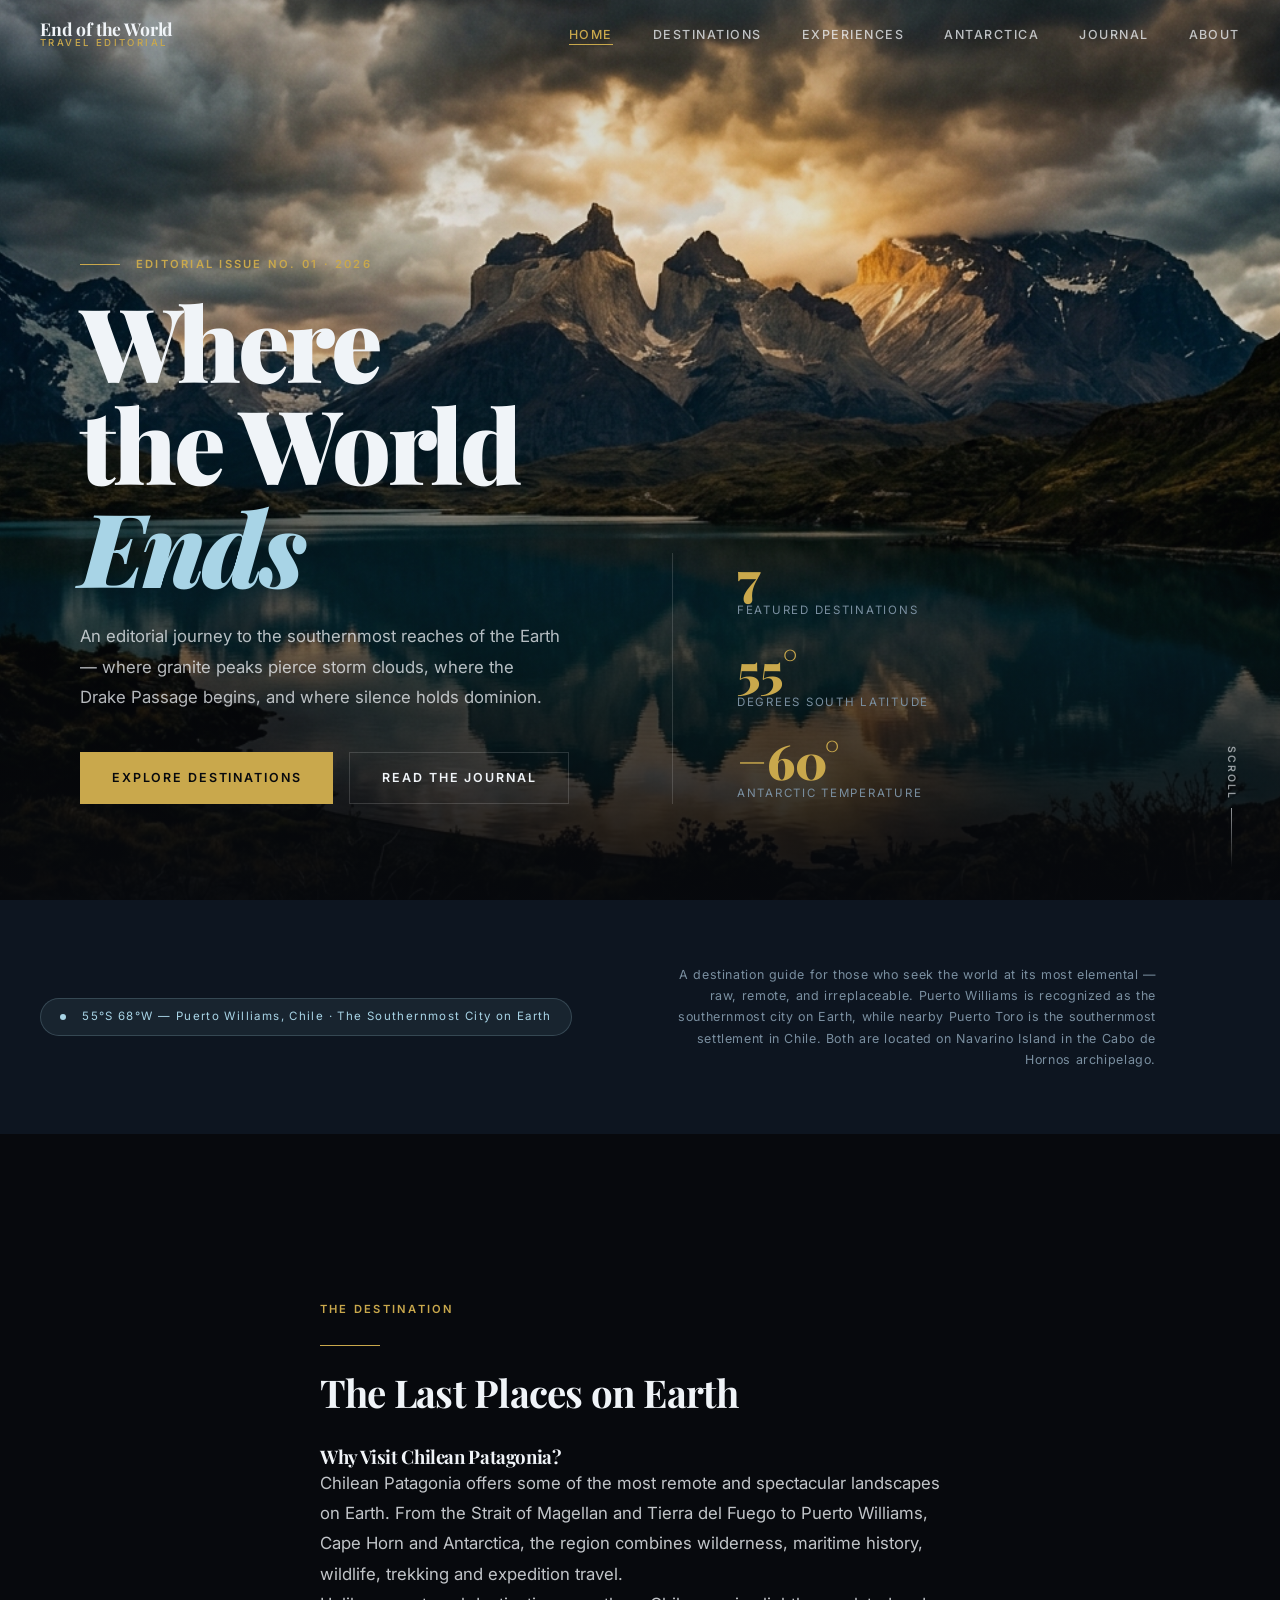
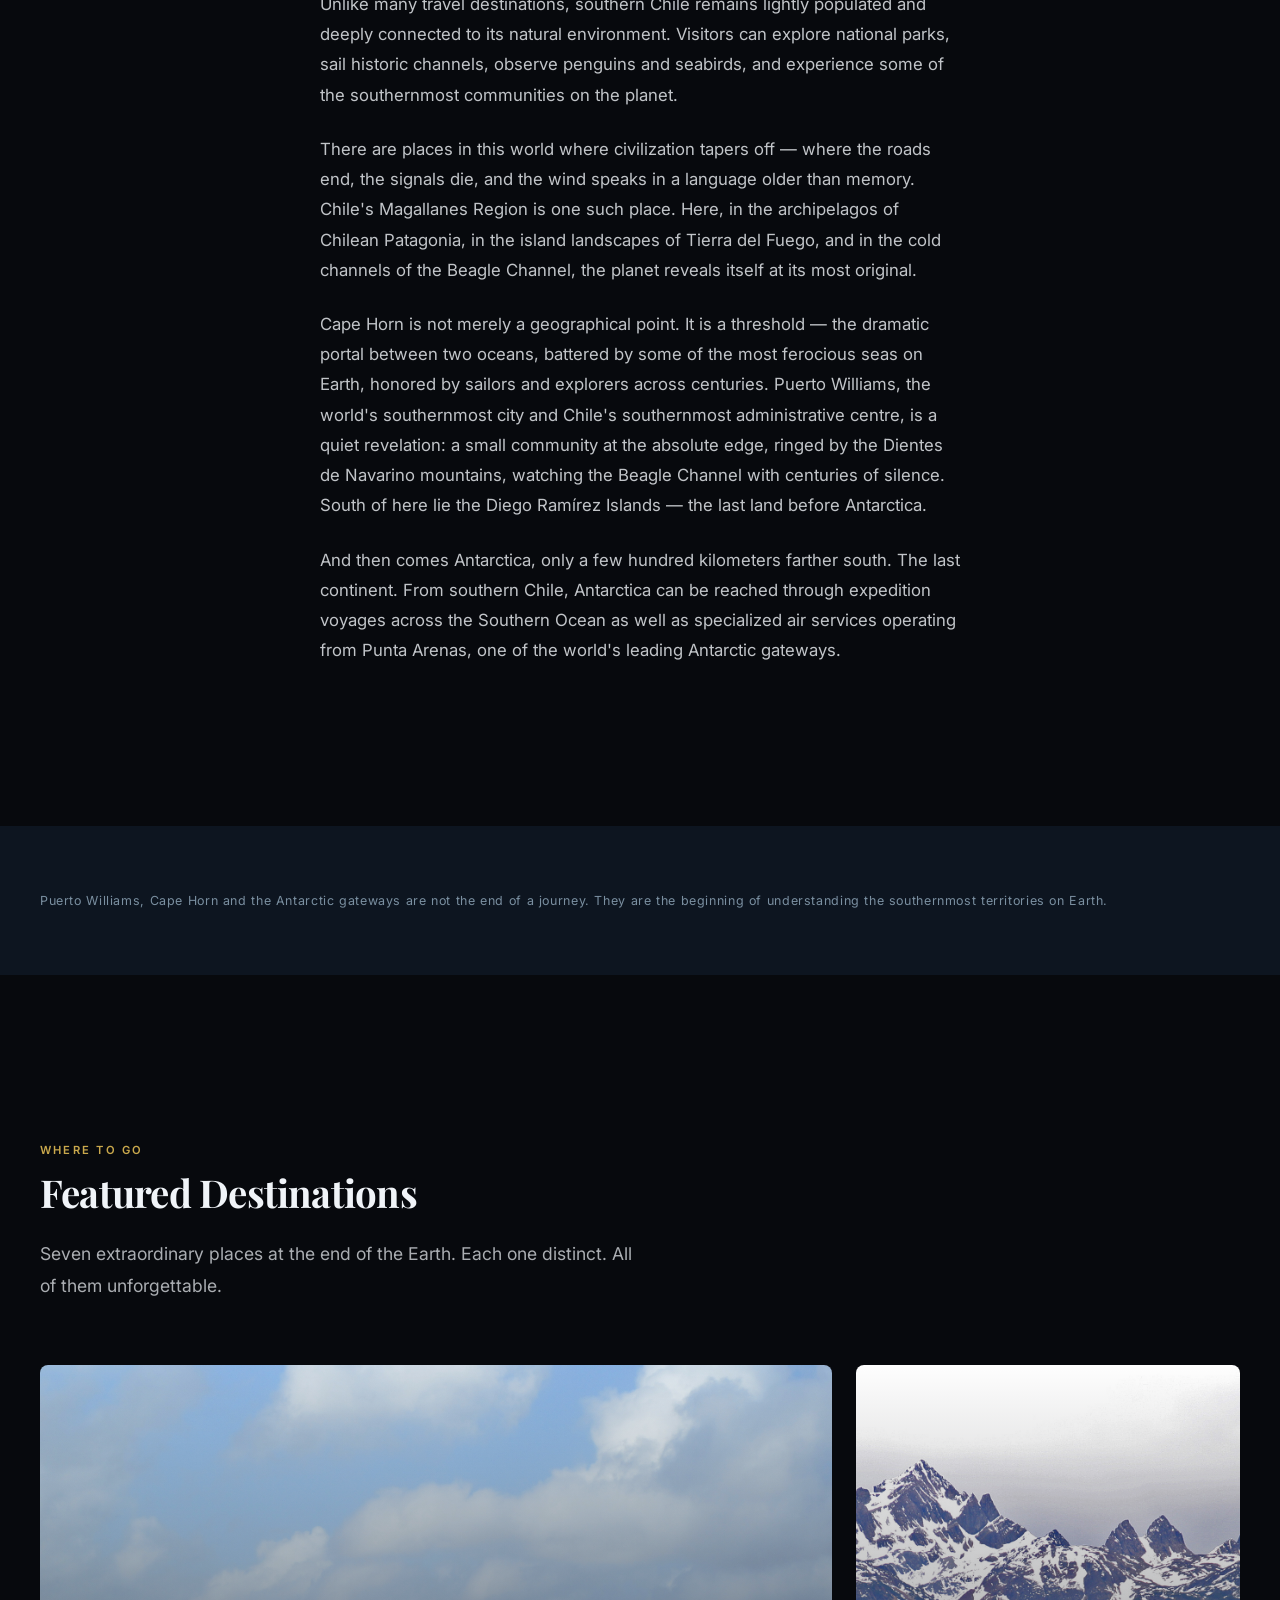
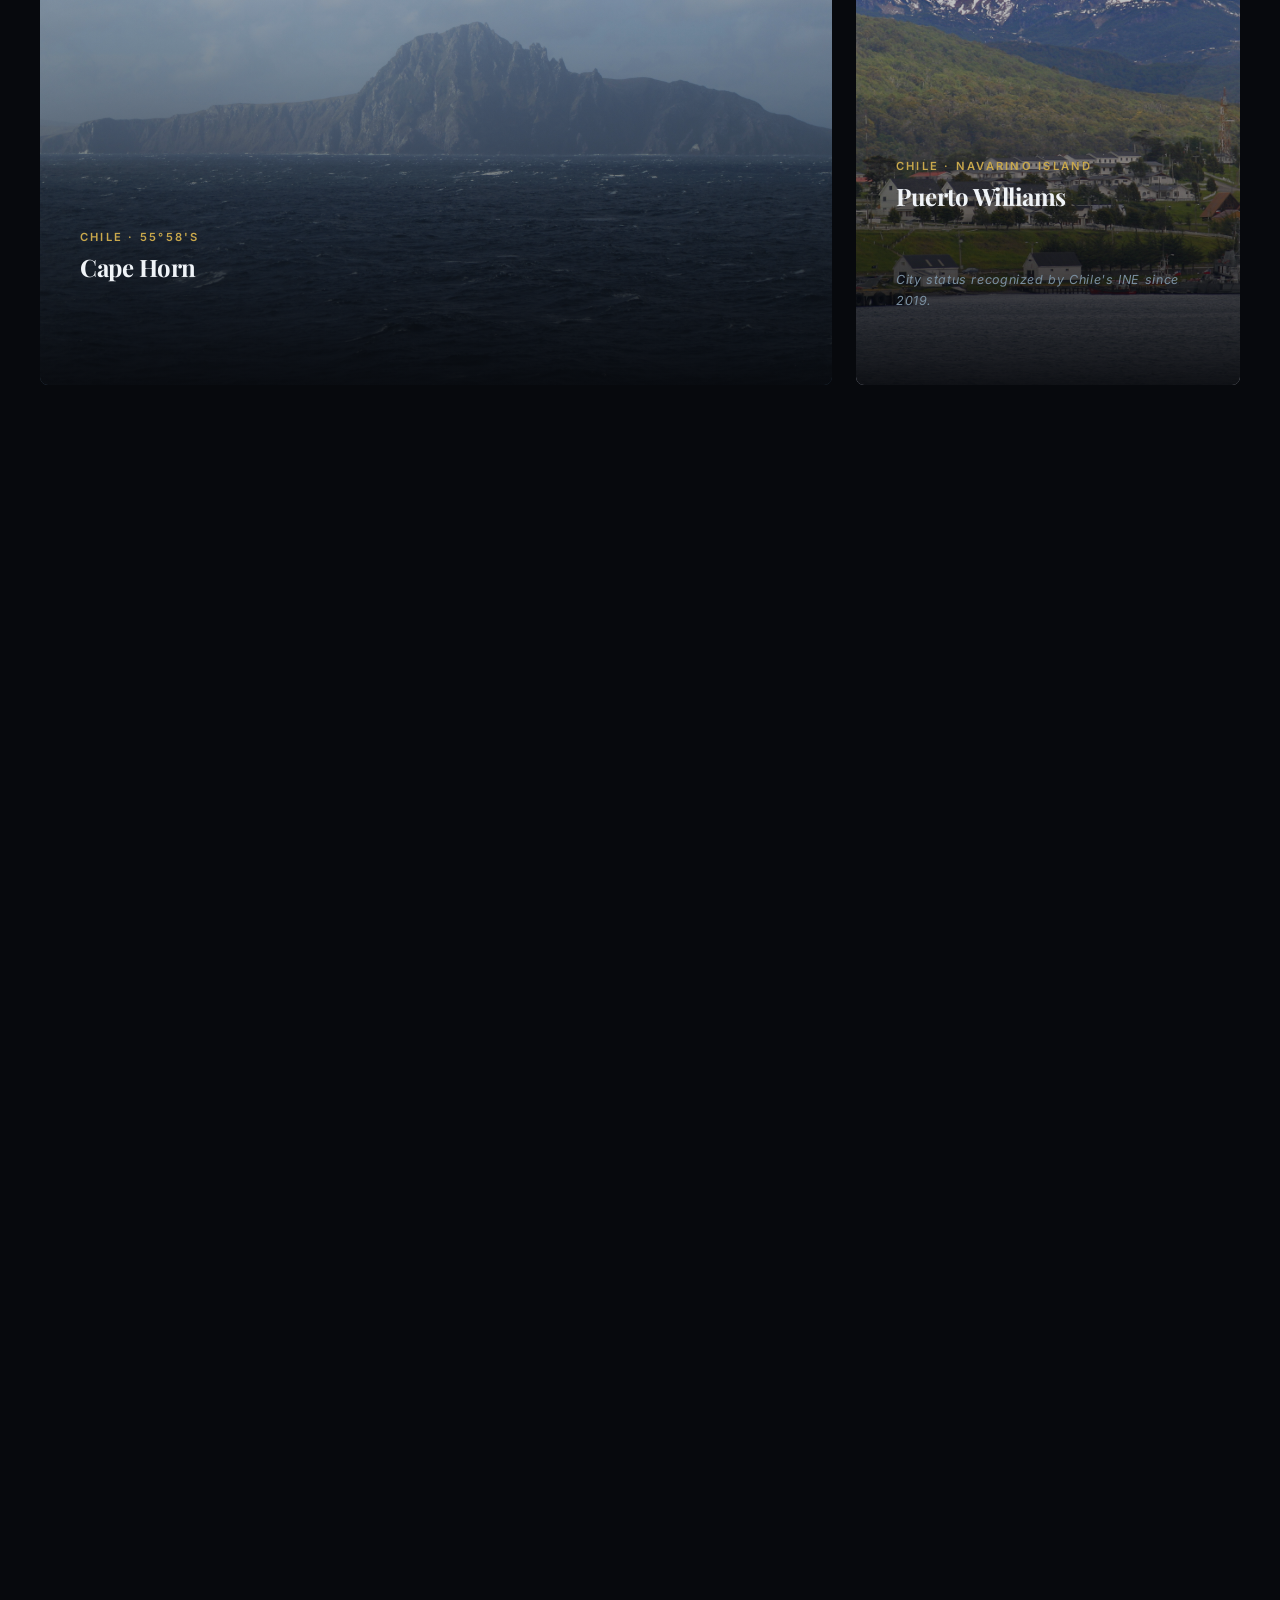
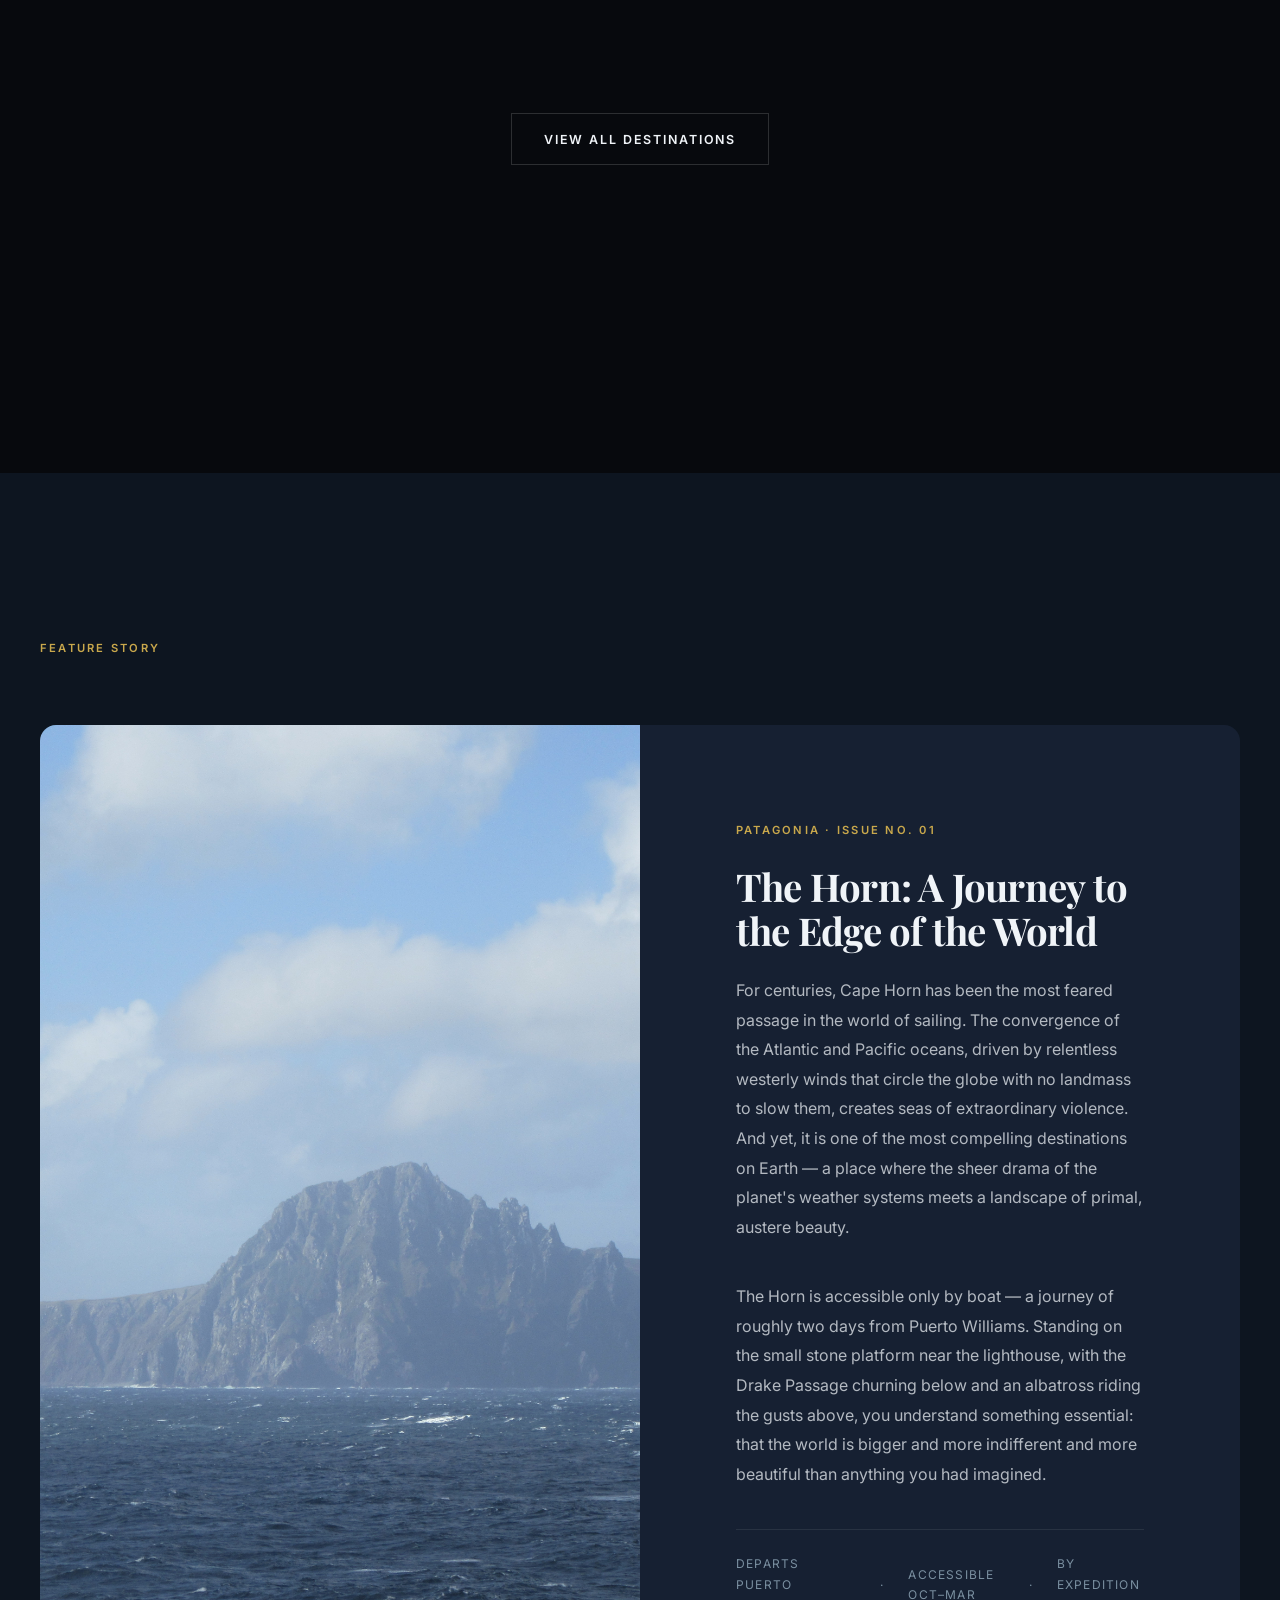
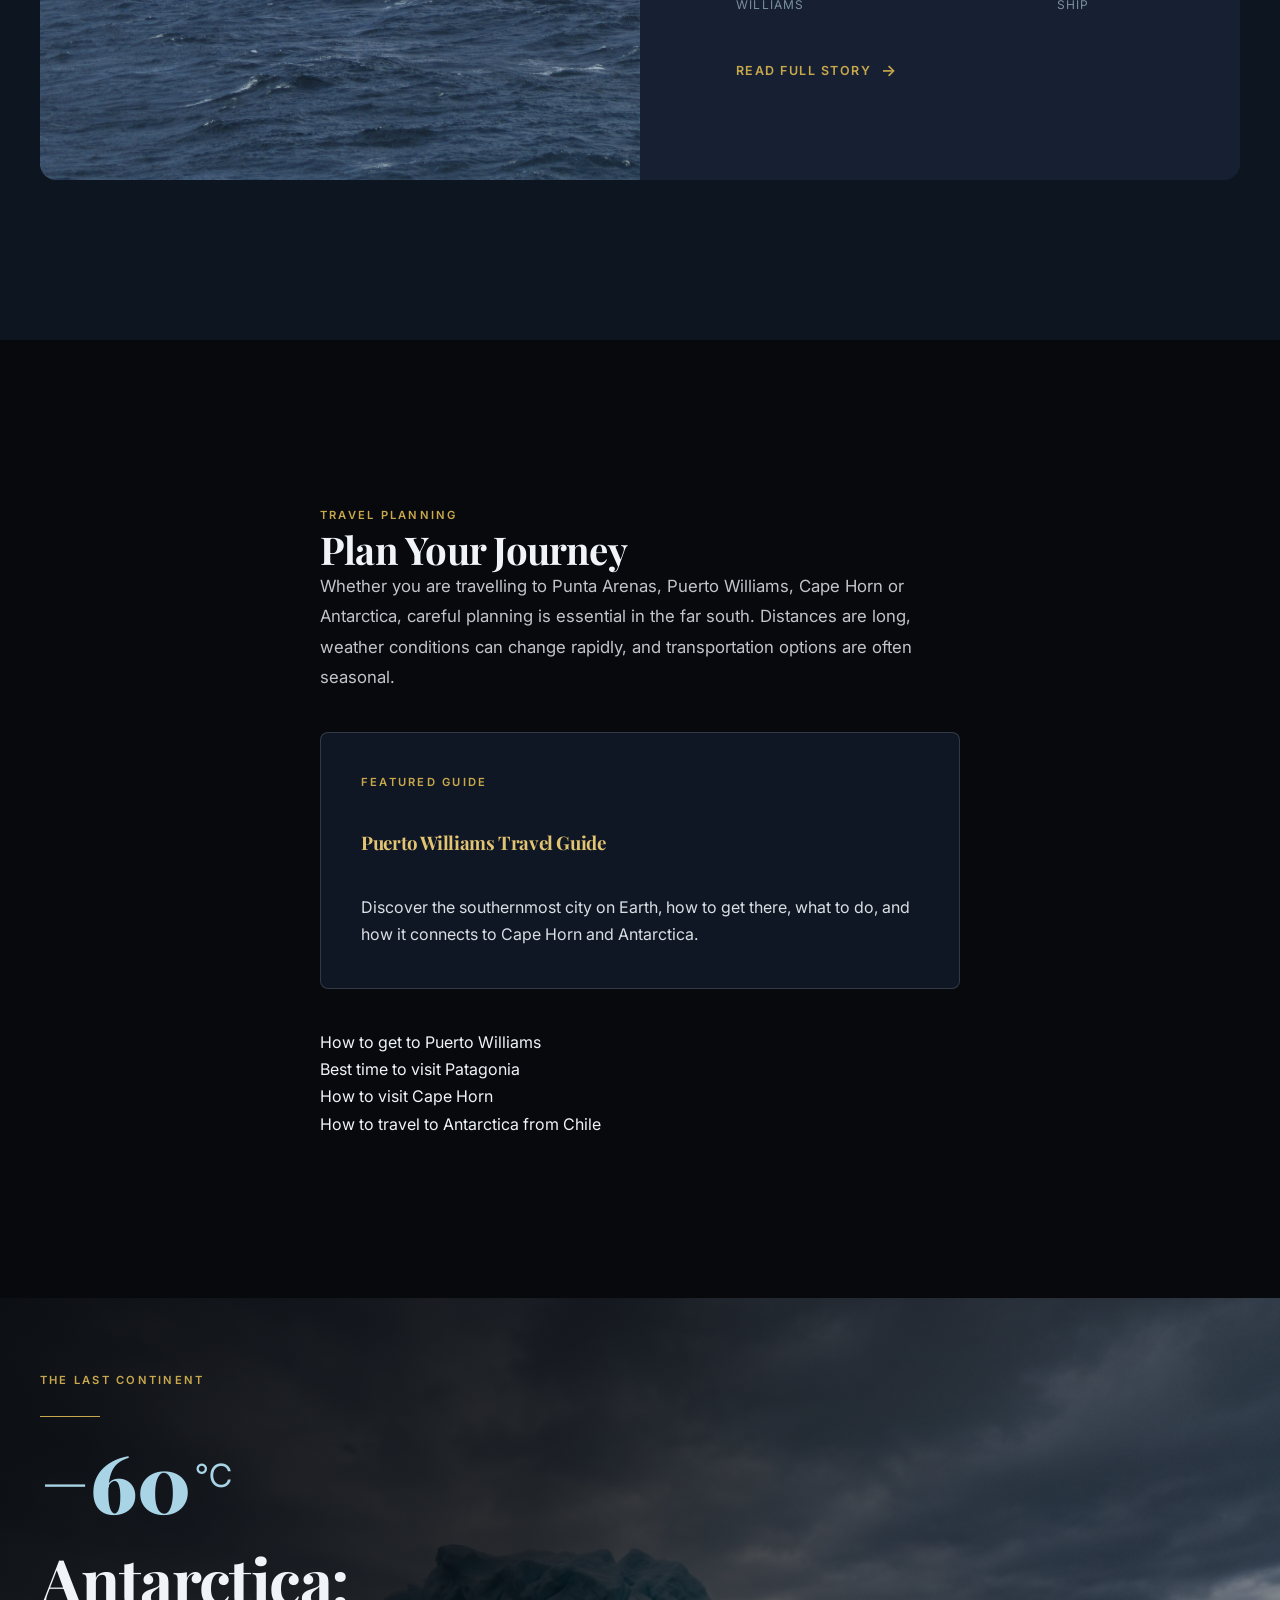
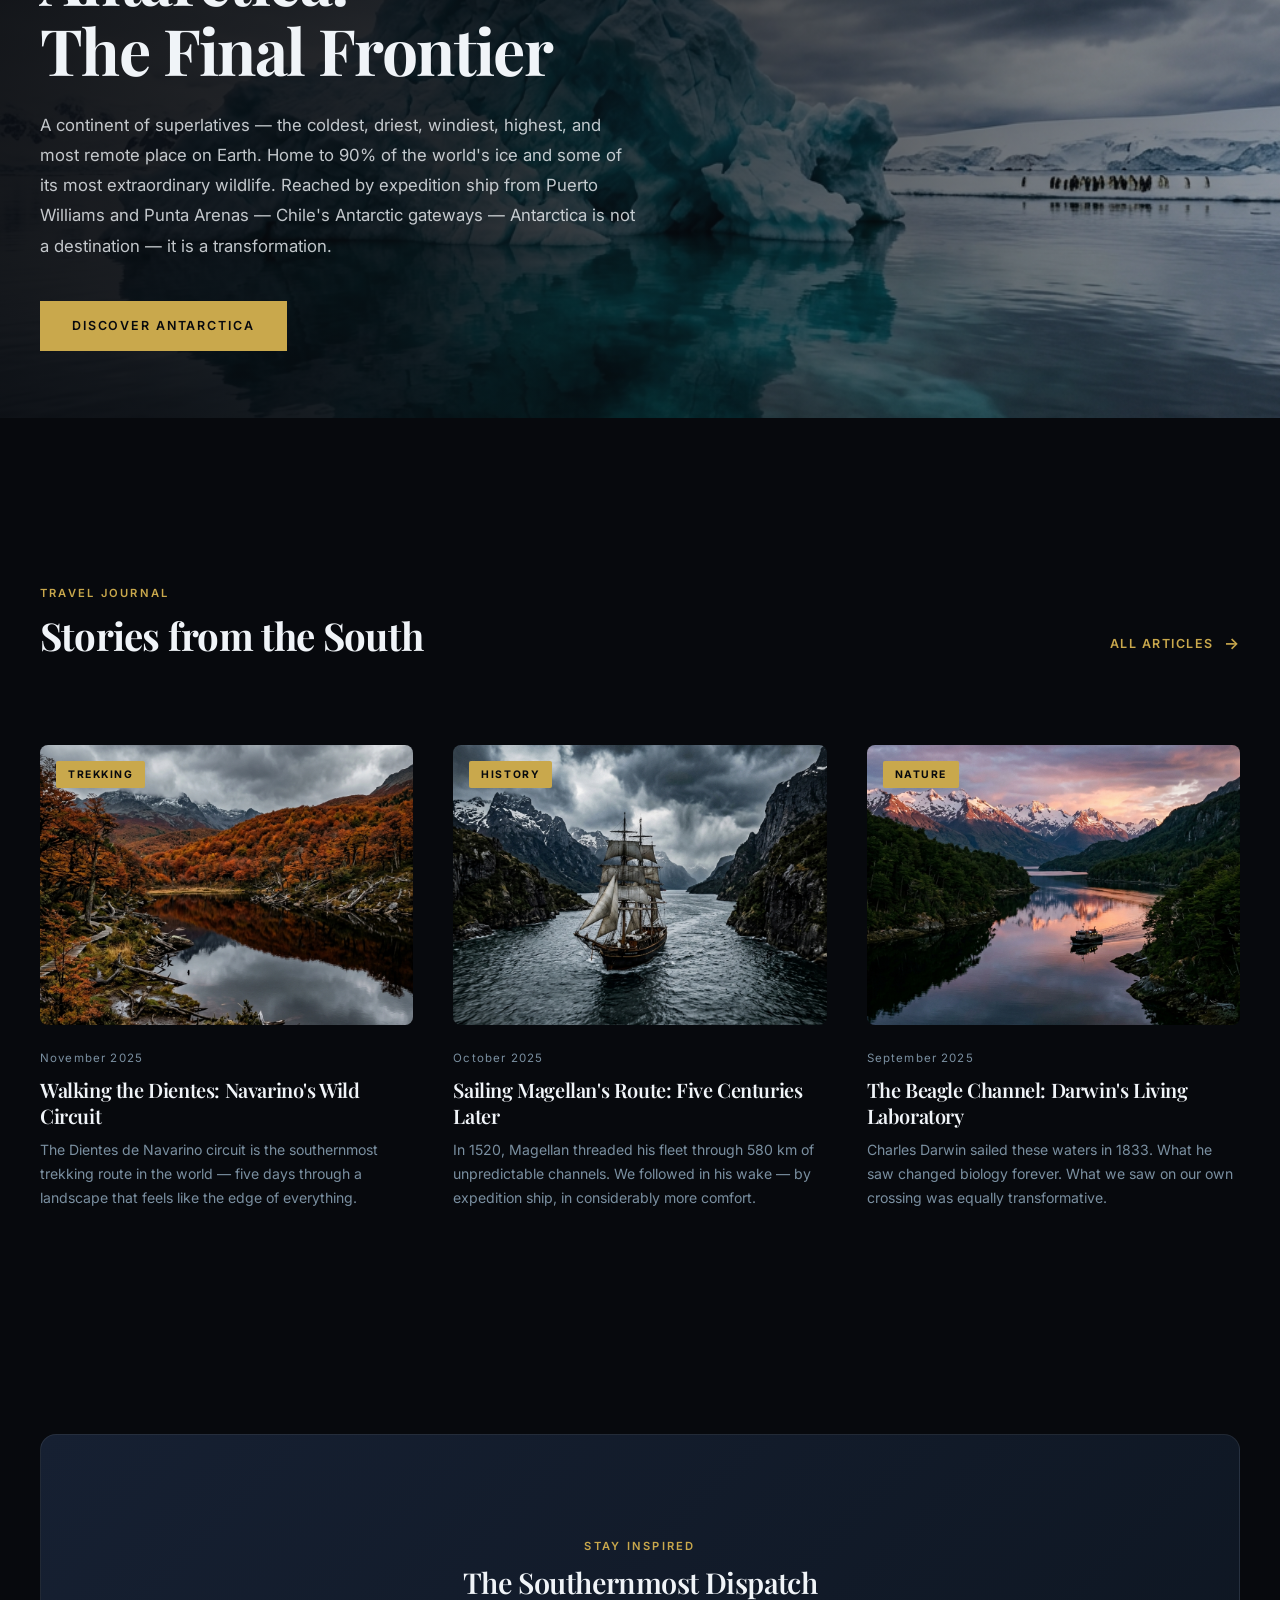
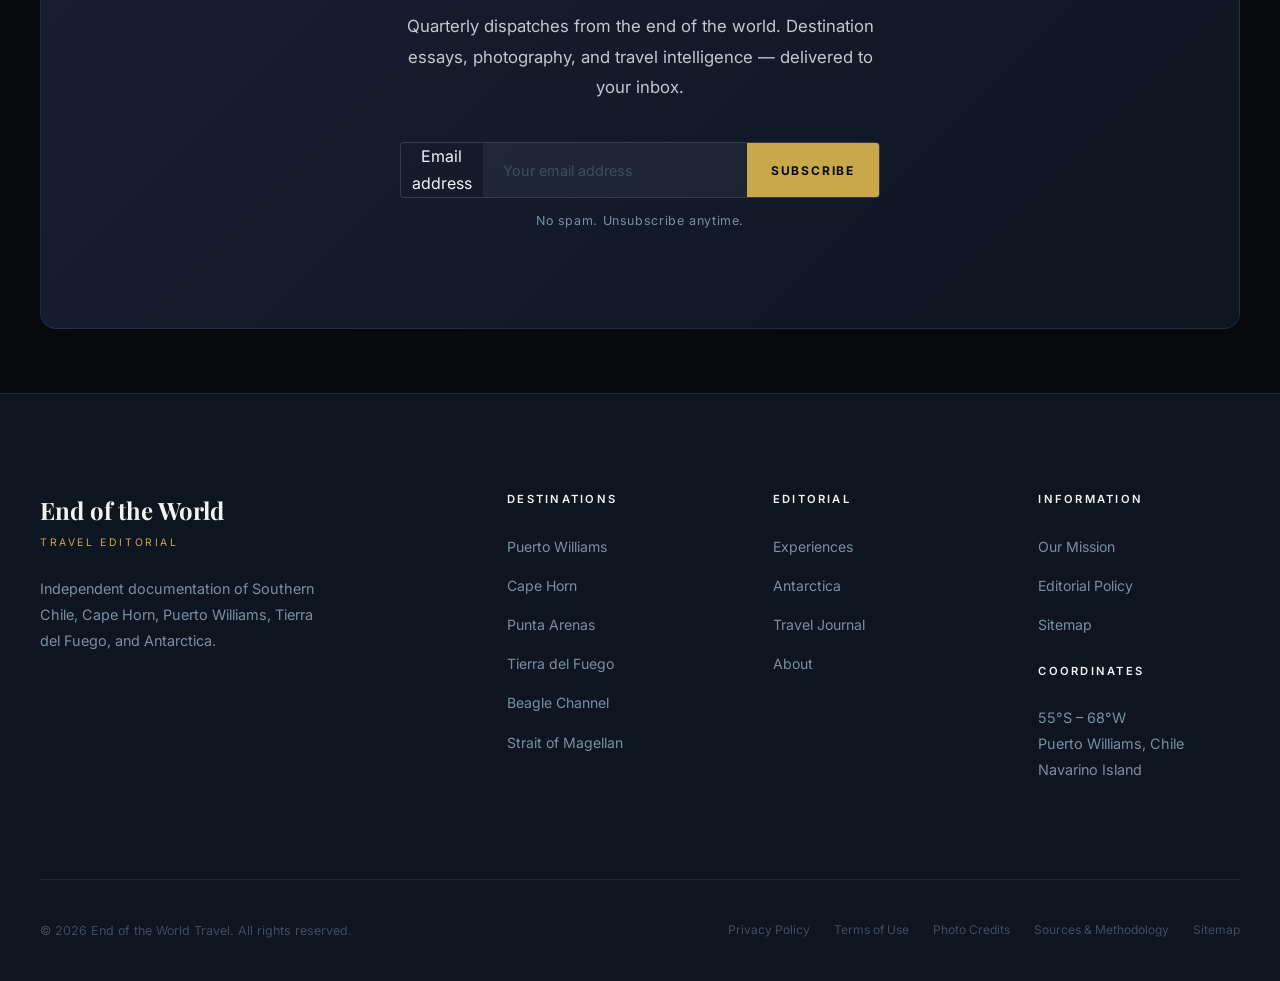
==== commit 44a2766e: "Replace generic quote with editorial introduction" ====
--- a/index.html
+++ b/index.html
@@ -190,15 +190,13 @@
       </div>
     </section>
 
-    <!-- Pull Quote -->
-    <section class="section--alt section--sm">
+      <section class="section--sm section--dark" aria-label="Editorial introduction">
       <div class="container">
-        <div class="pullquote fade-in">
-          <span class="pullquote__mark" aria-hidden="true">"</span>
-          <p class="pullquote__text">
-            "Not all those who wander are lost — but some of the best of them end up here, at the bottom of the world, wondering how they ever lived without it."
-          </p>
-          <div class="pullquote__source">— End of the World Travel, Editorial</div>
+        <div style=
+          
+          <p class="text-caption" style="max-width:500px;text-align:right;">
+            Puerto Williams, Cape Horn and the Antarctic gateways are not the end of a journey. They are the beginning of understanding the southernmost territories on Earth.</p>
+      
         </div>
       </div>
     </section>
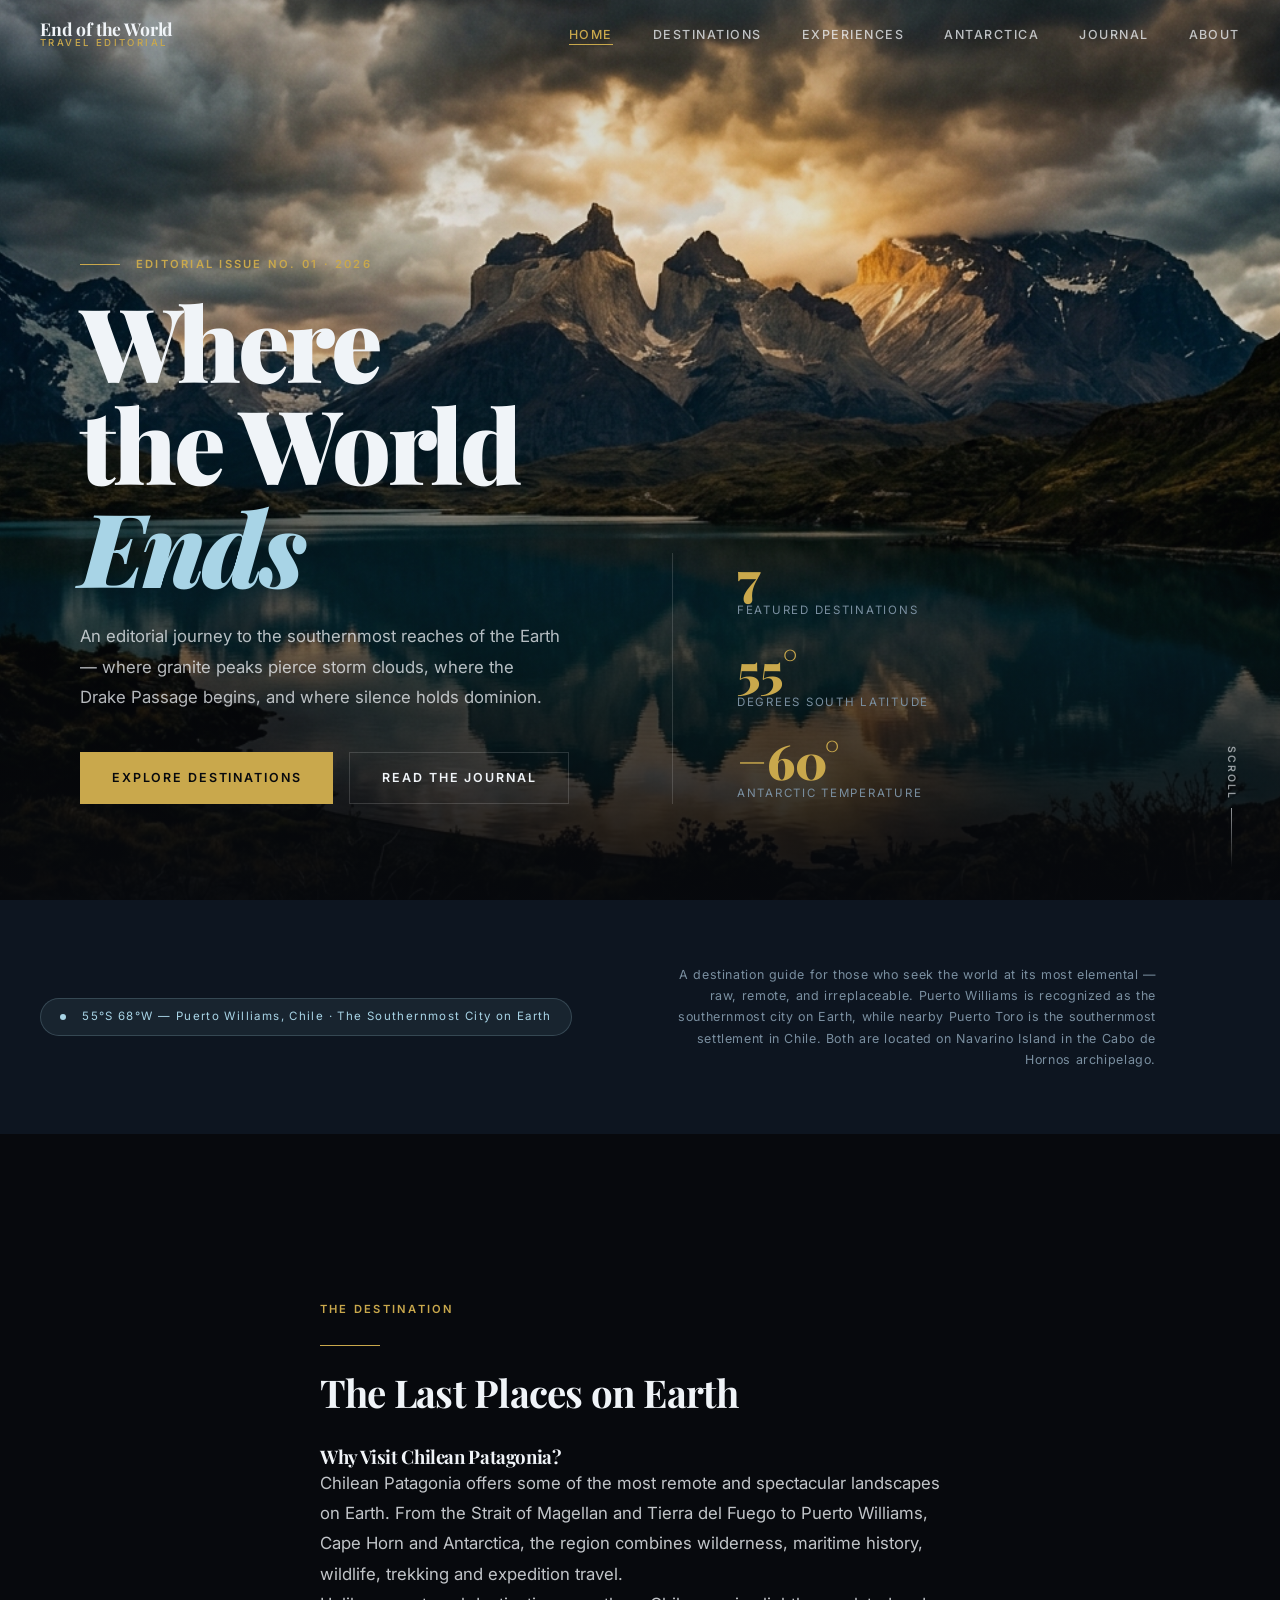
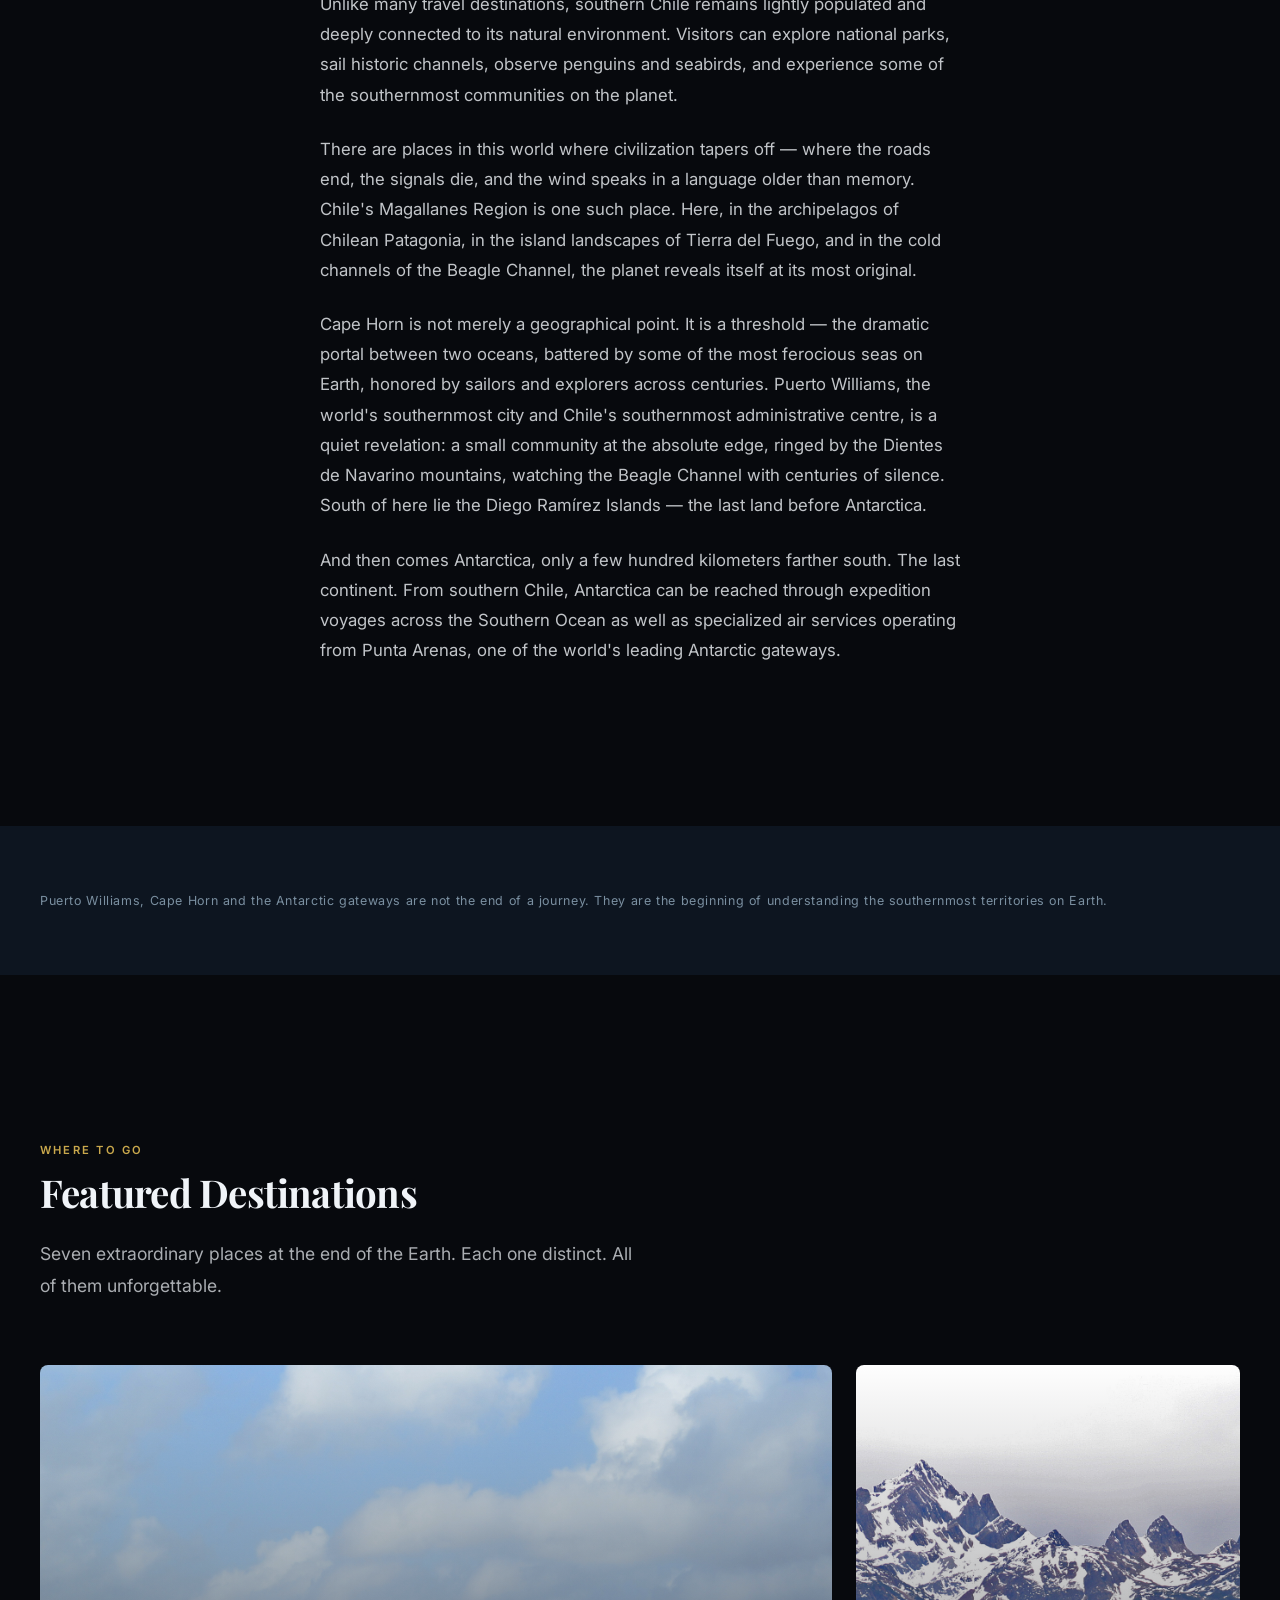
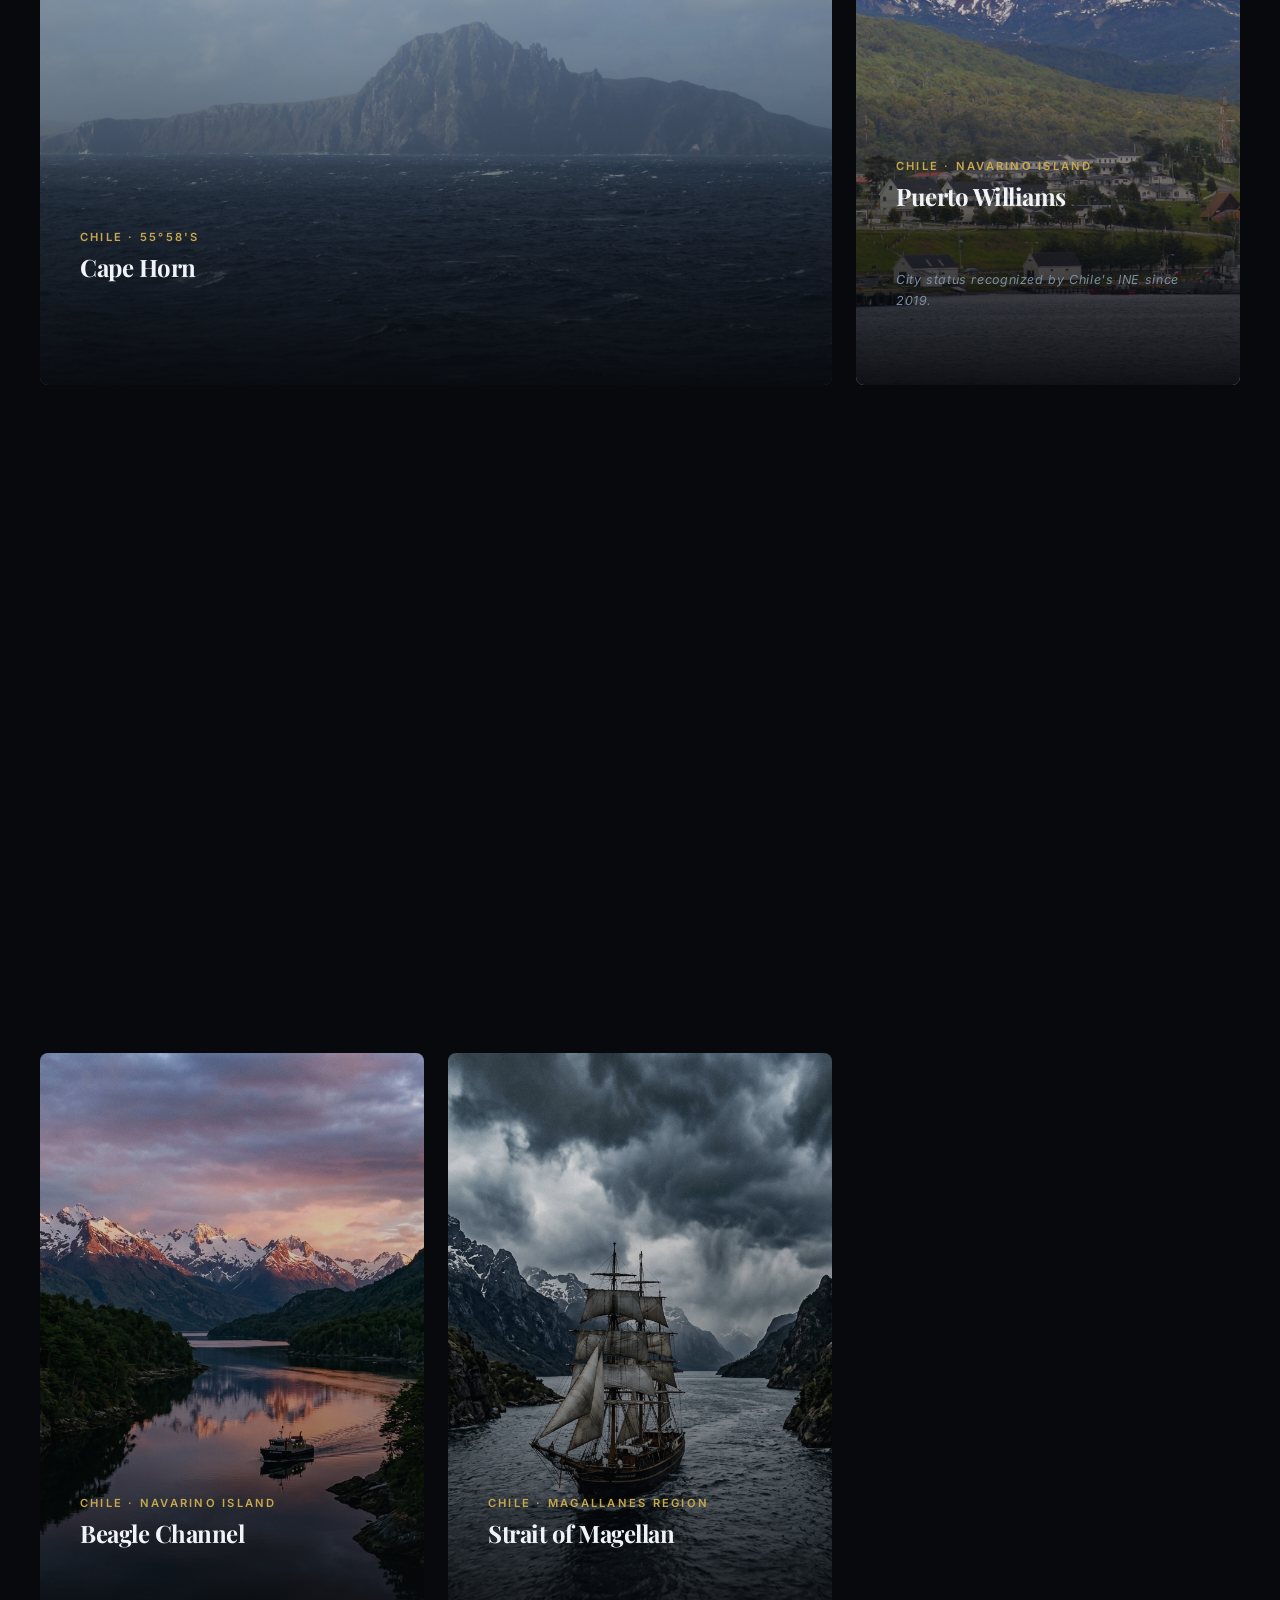
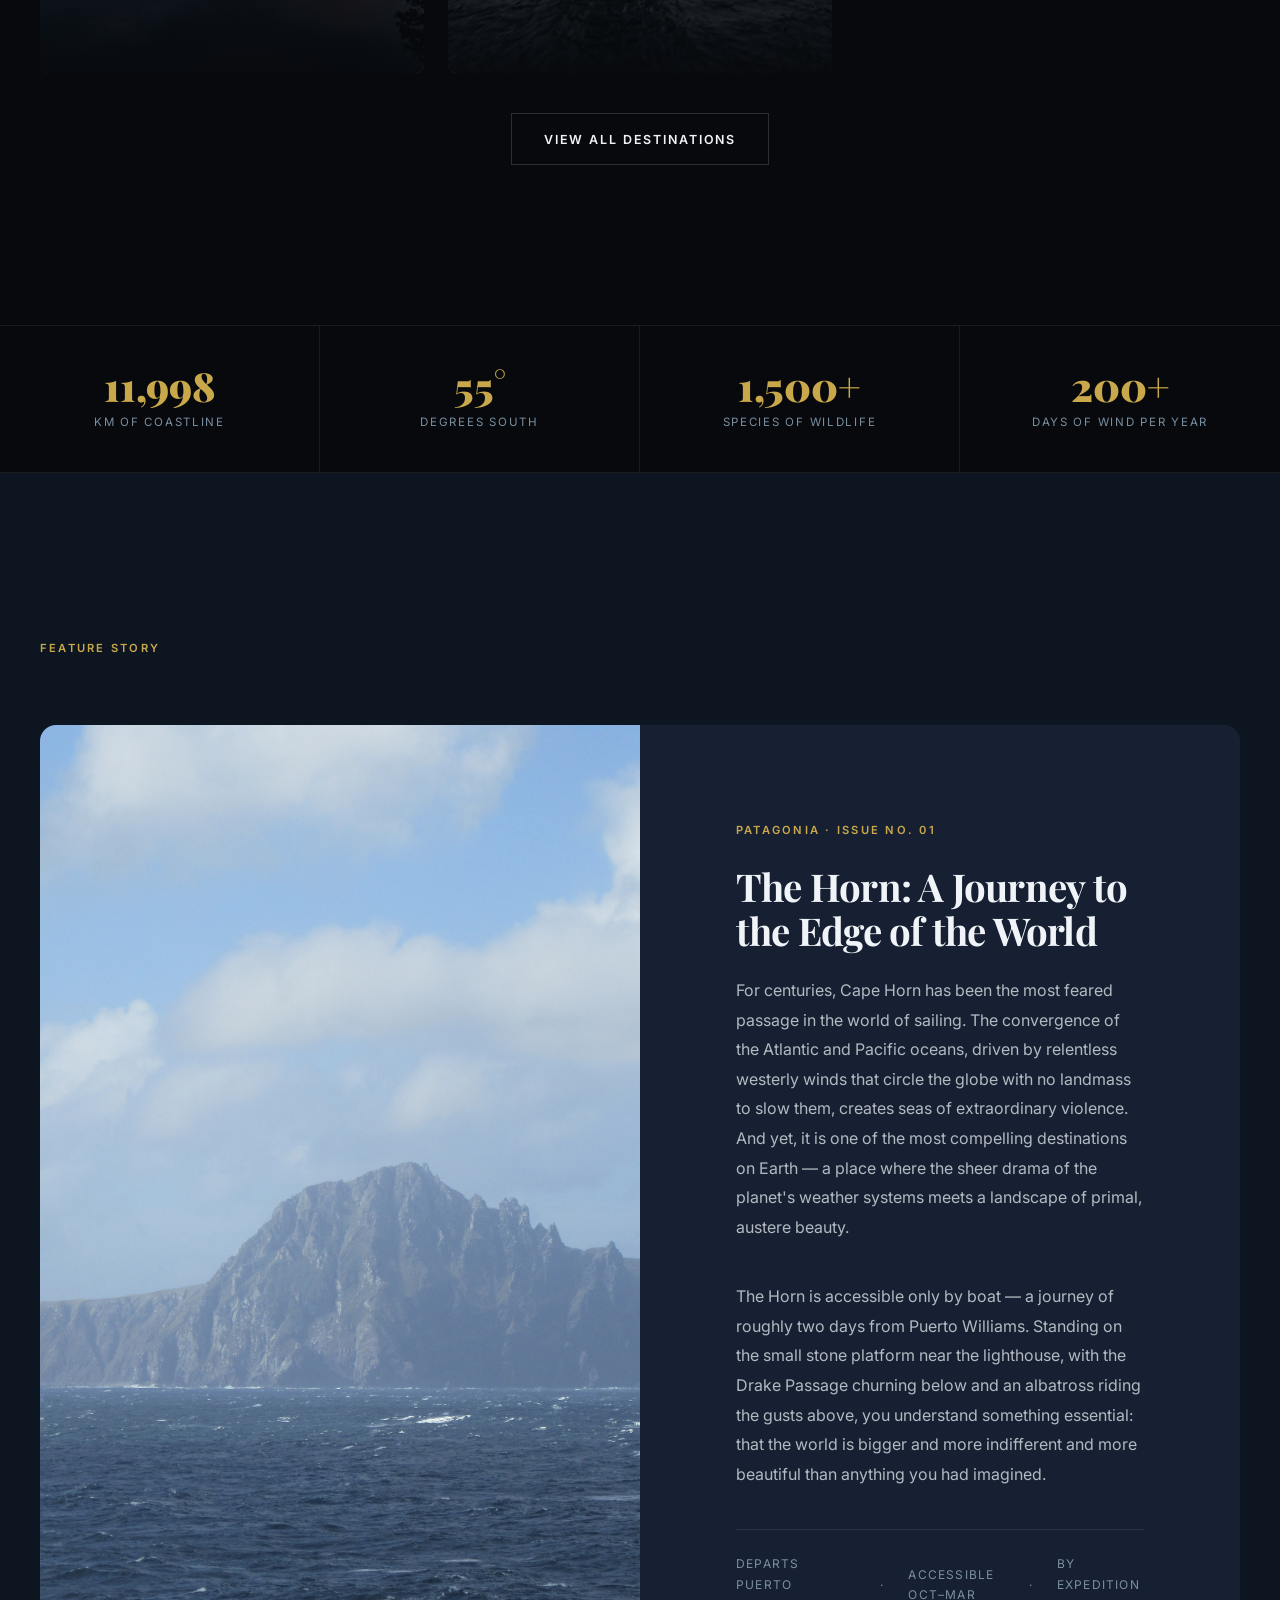
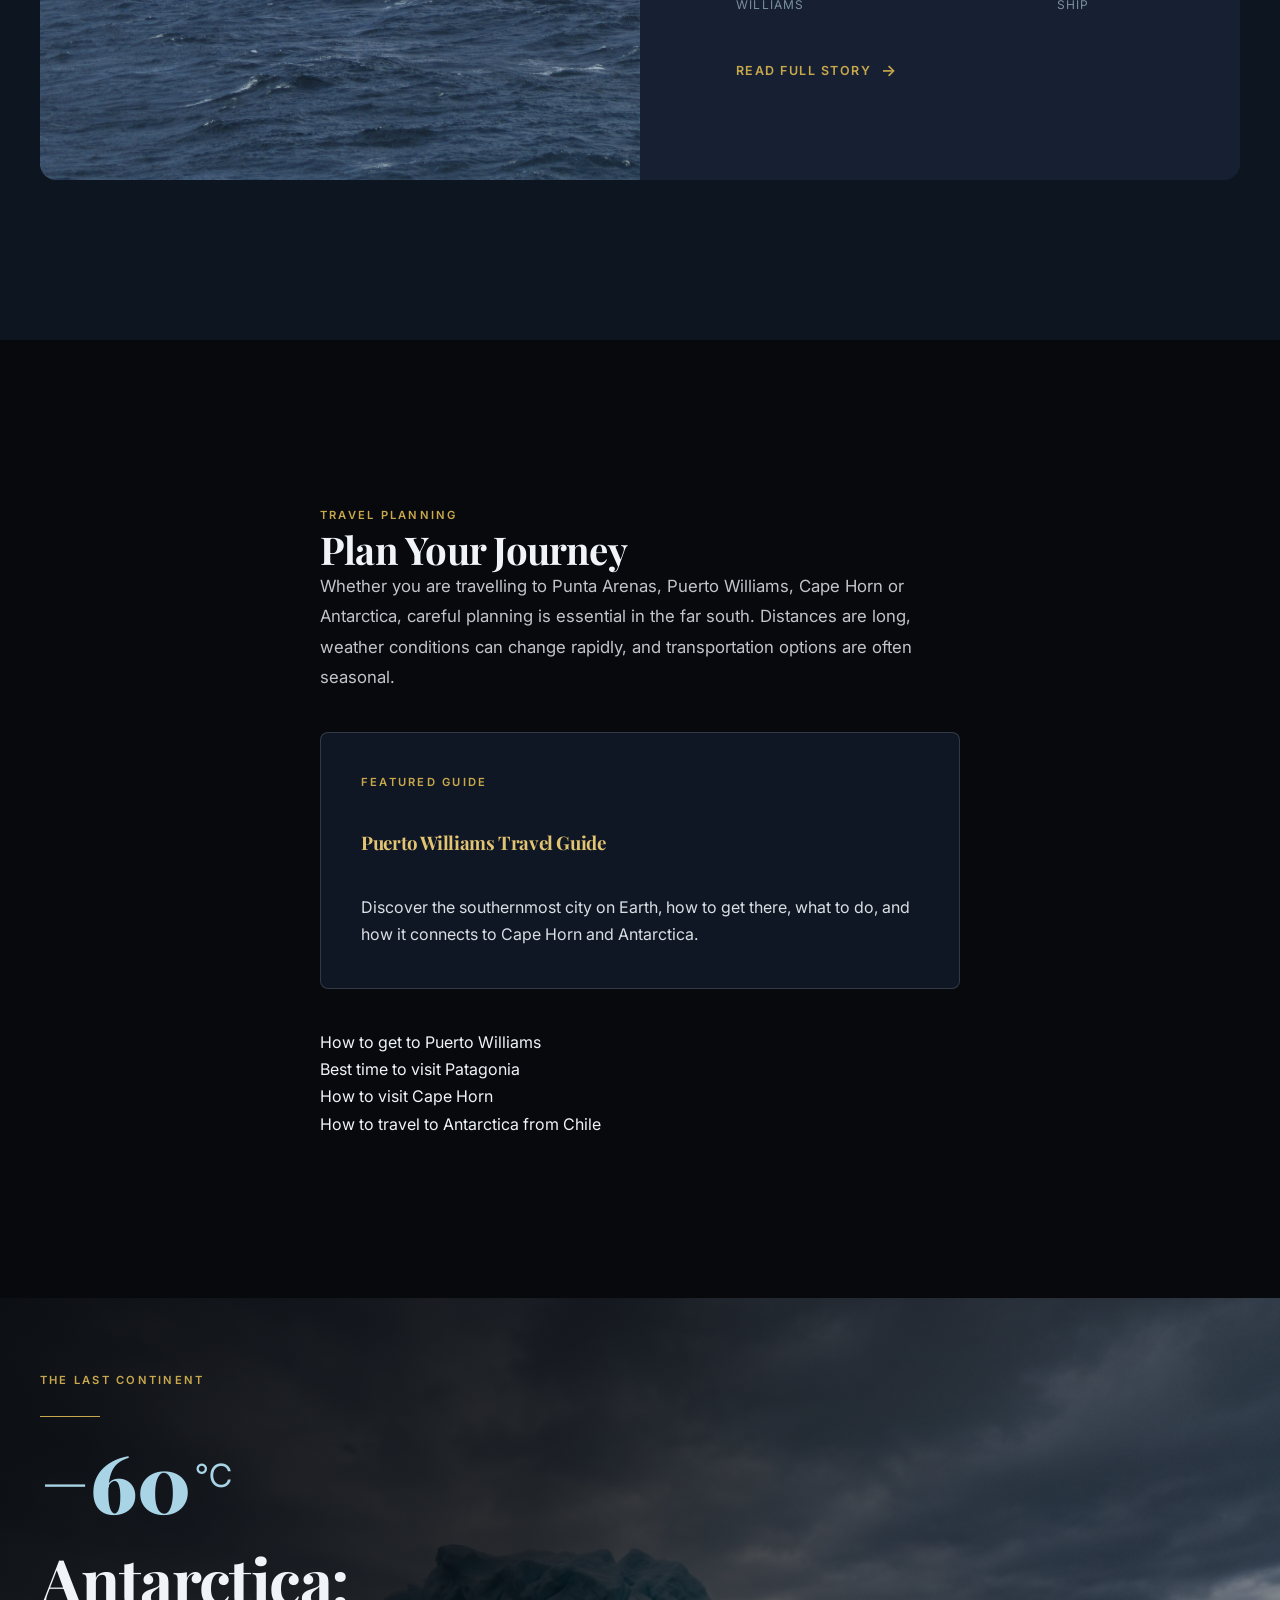
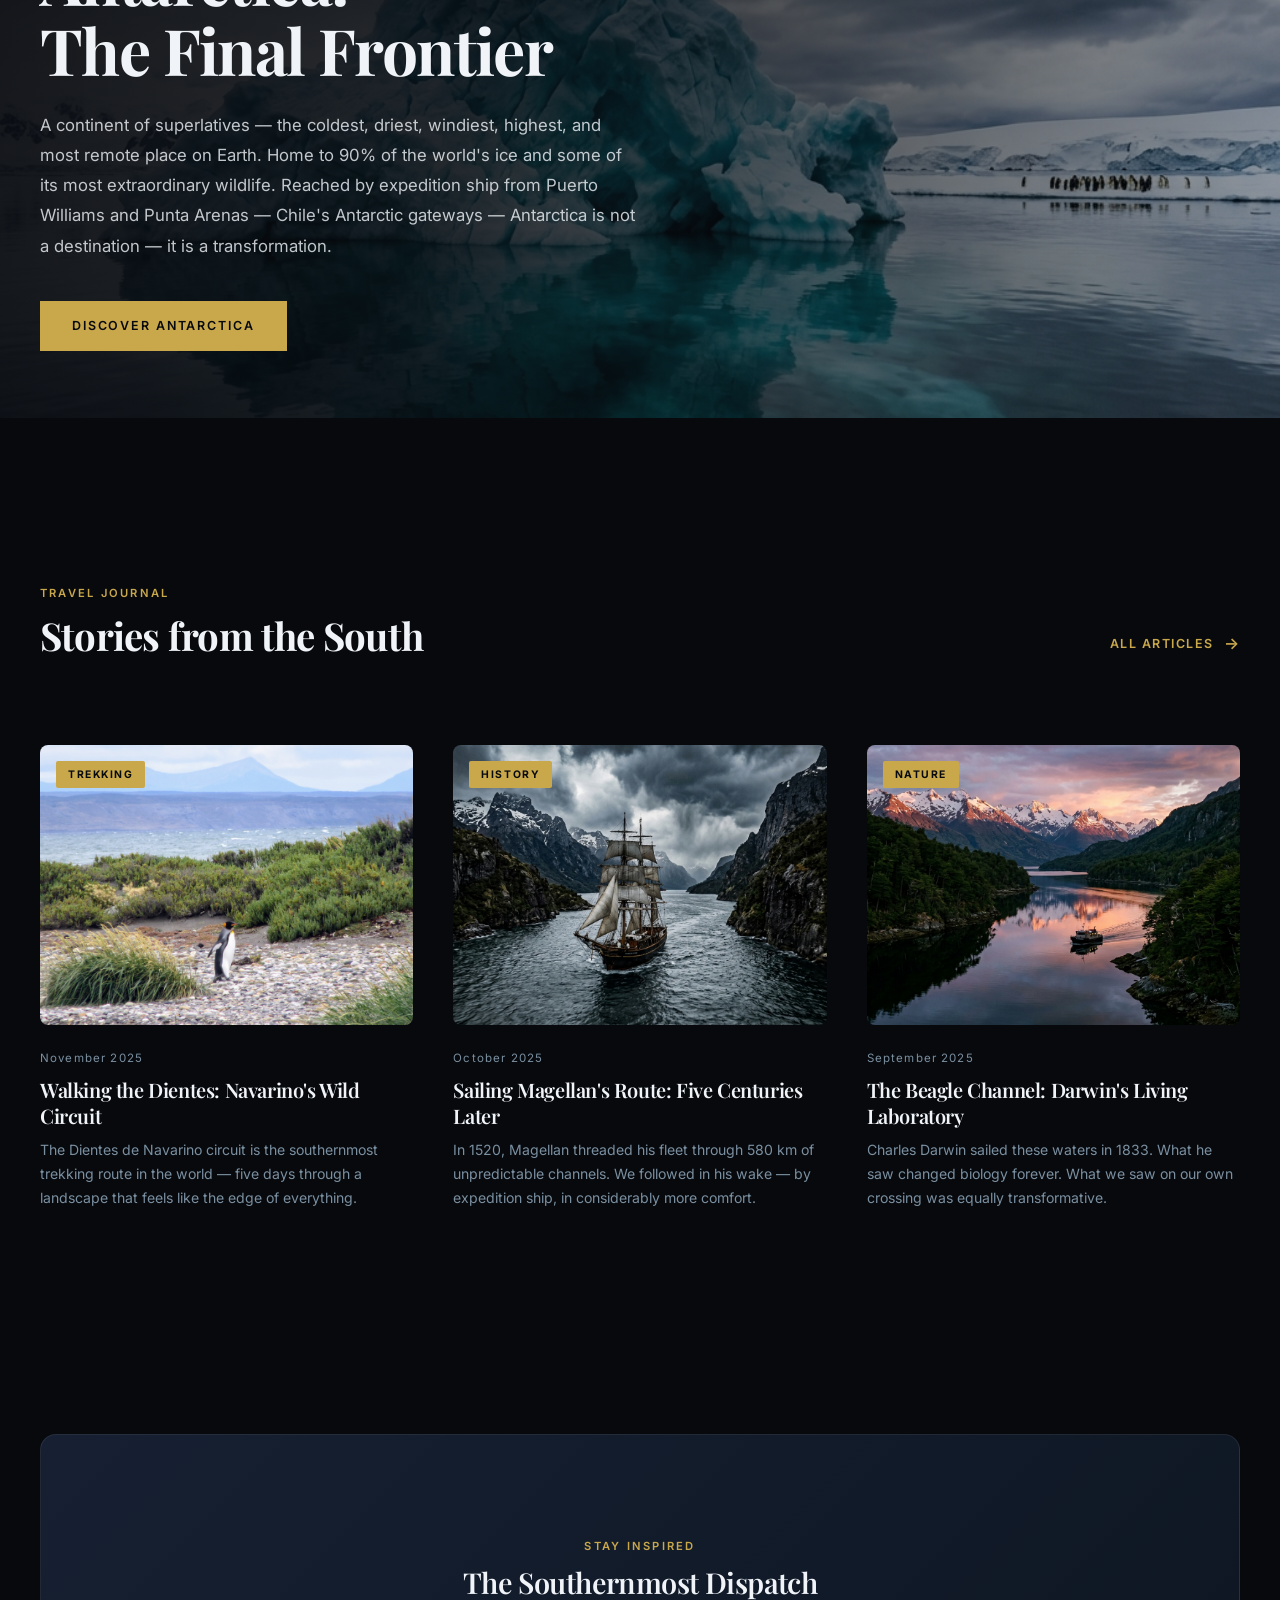
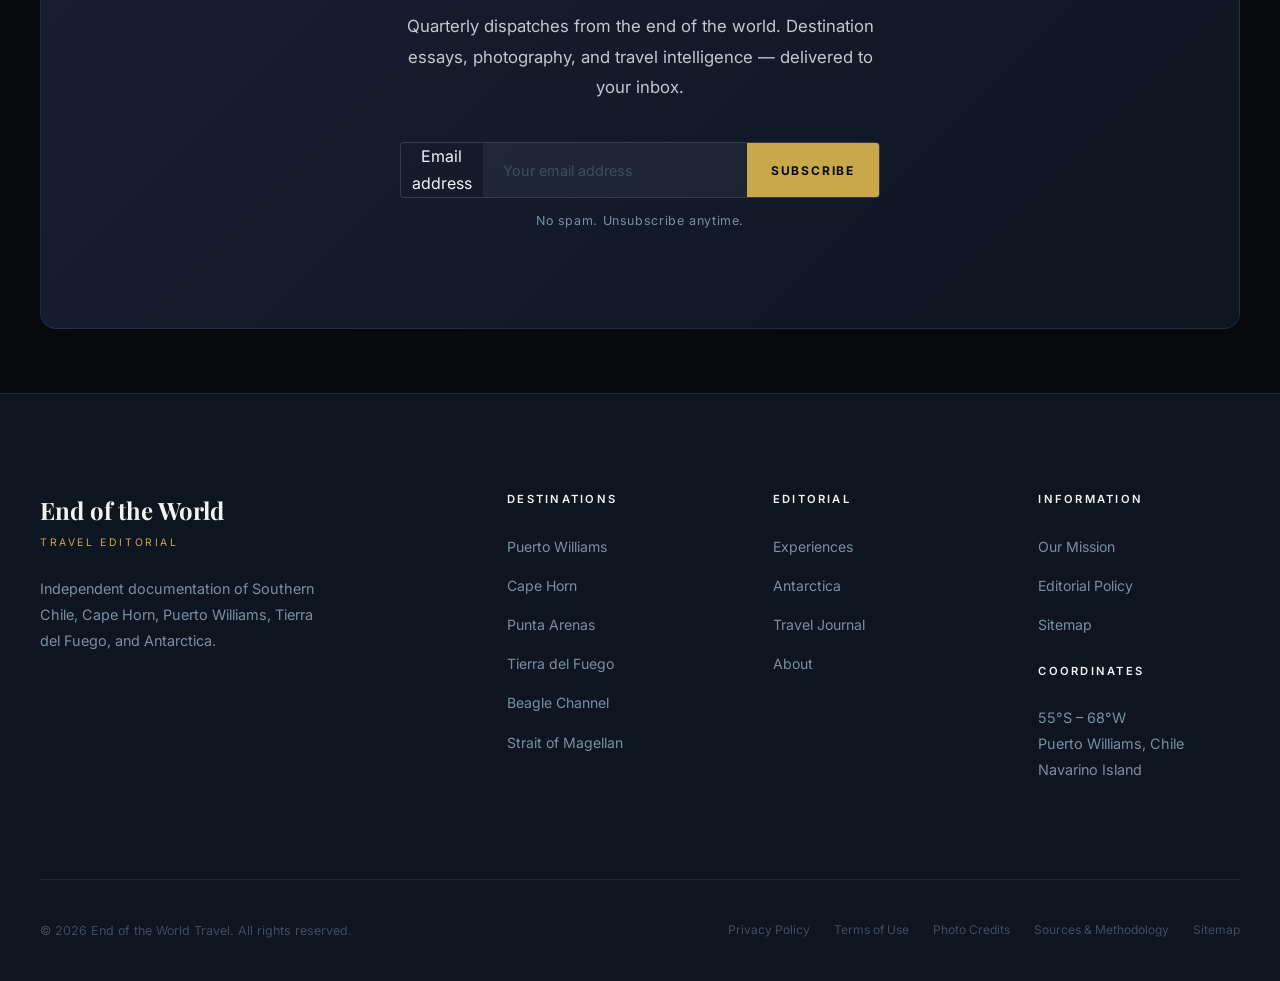
==== commit 2a8825ab: "Replace Strait of Magellan image" ====
--- a/index.html
+++ b/index.html
@@ -292,7 +292,7 @@
 
           <a href="destinations.html#strait-of-magellan" class="dest-card fade-in-right" aria-label="Strait of Magellan destination">
             <div class="dest-card__img-wrap">
-              <img src="images/strait-magellan.jpg" alt="Tall ship sailing the historic Strait of Magellan in stormy conditions" class="dest-card__img" loading="lazy">
+              <img src="images/strait-magellan.jpg" alt="Aerial view of the Strait of Magellan in southern Chile" class="dest-card__img" loading="lazy">
               <div class="dest-card__overlay"></div>
             </div>
             <div class="dest-card__body">
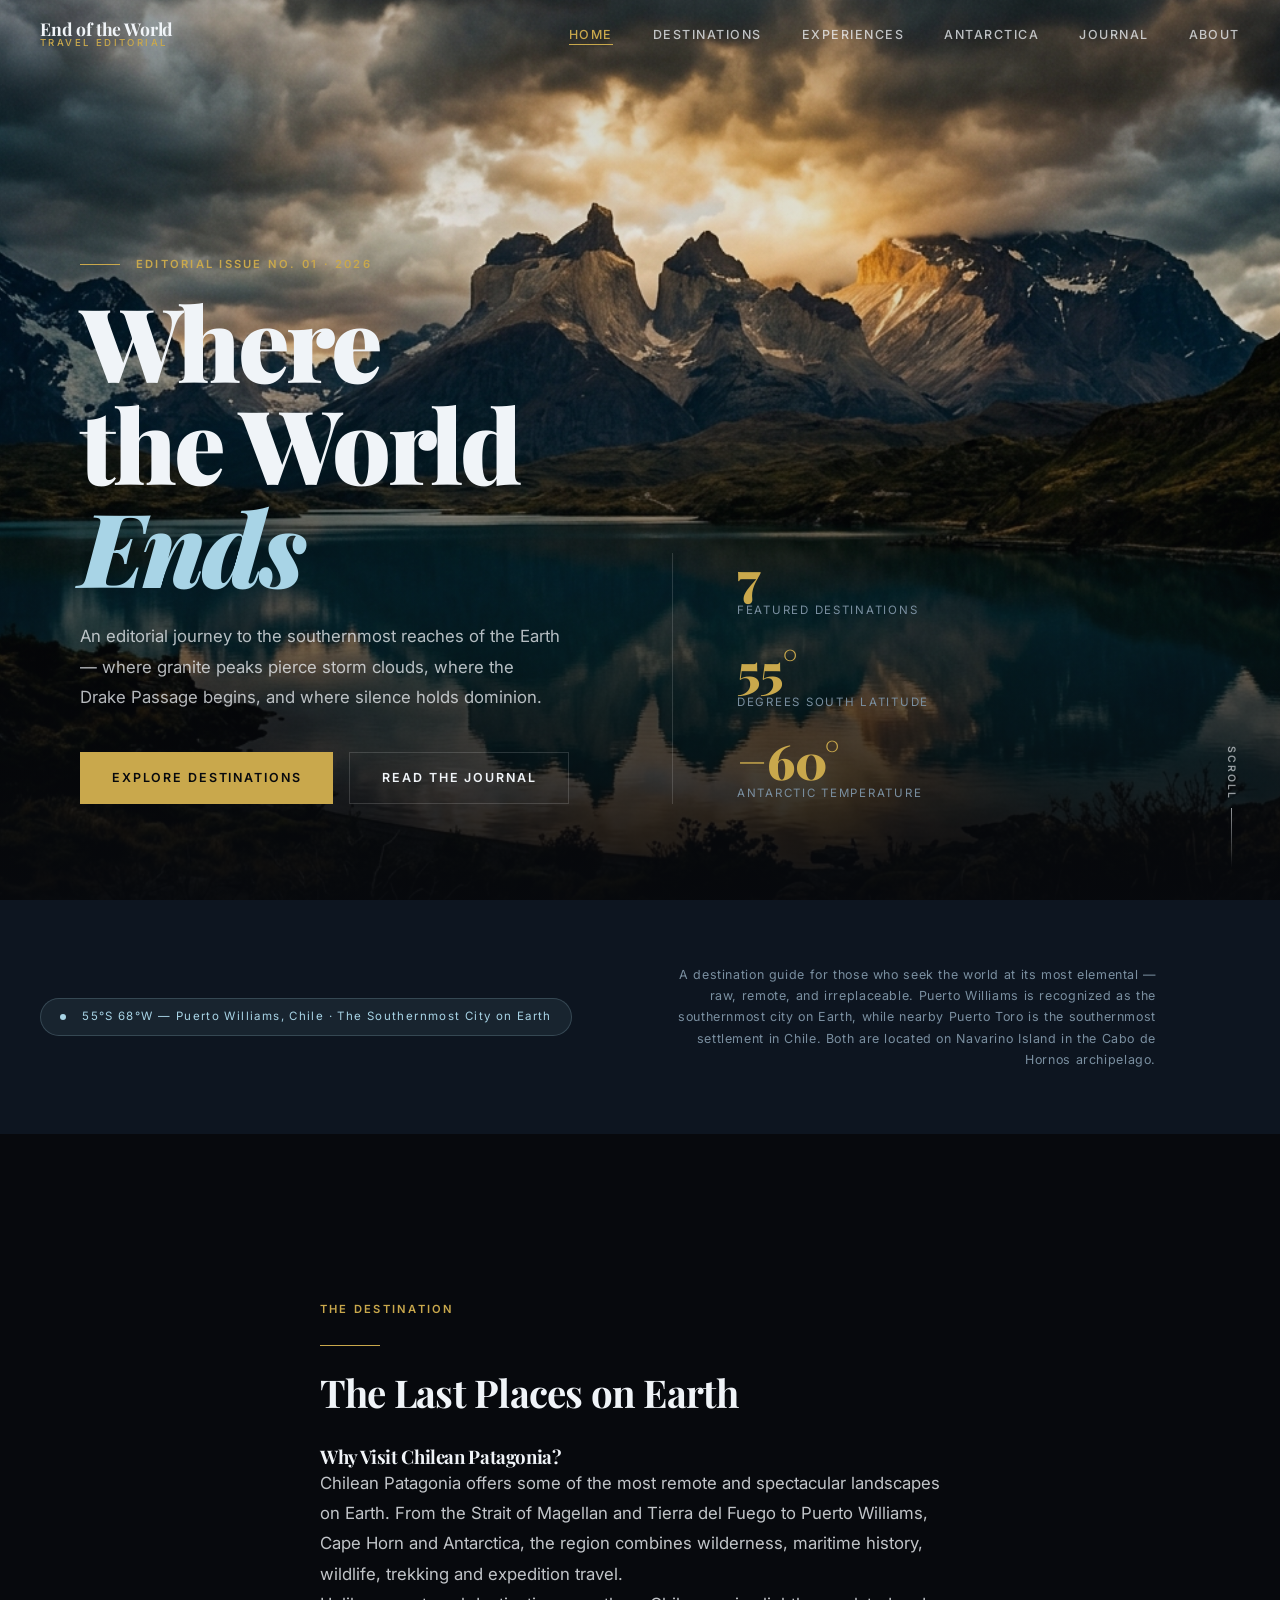
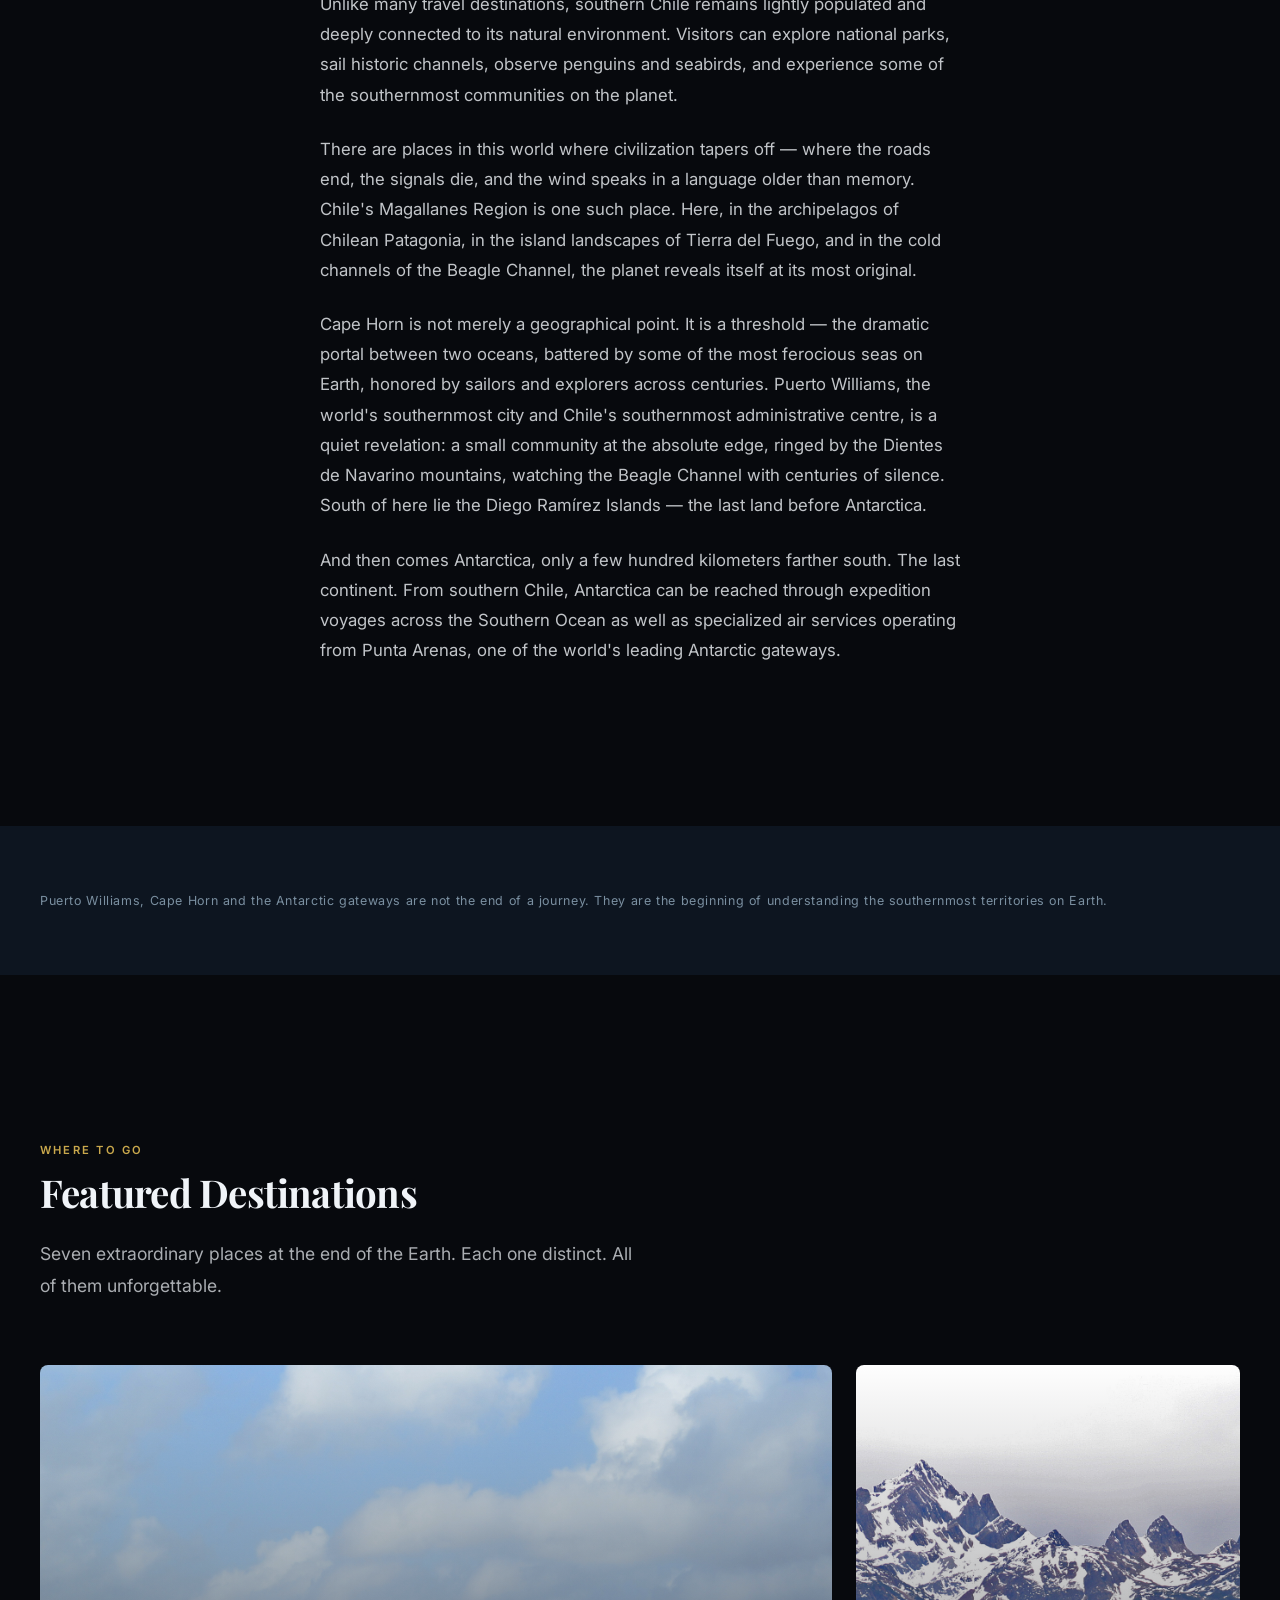
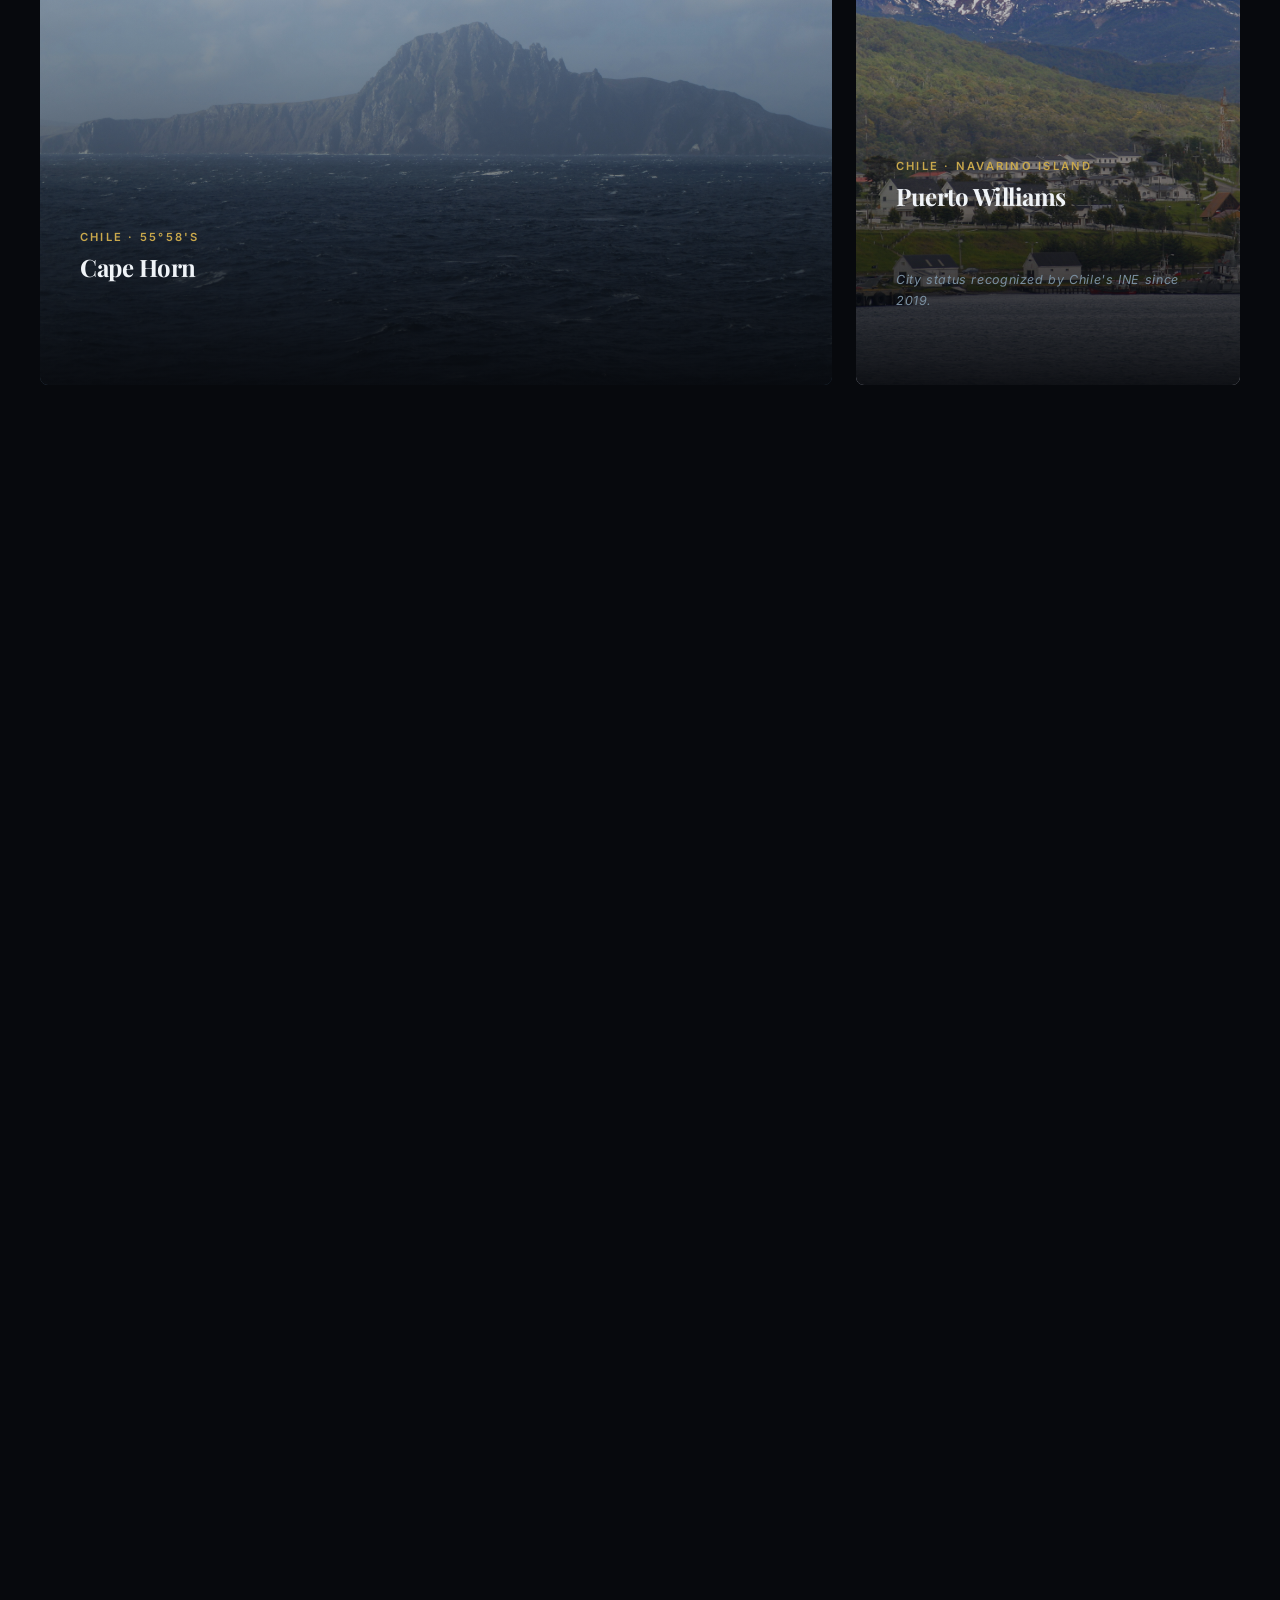
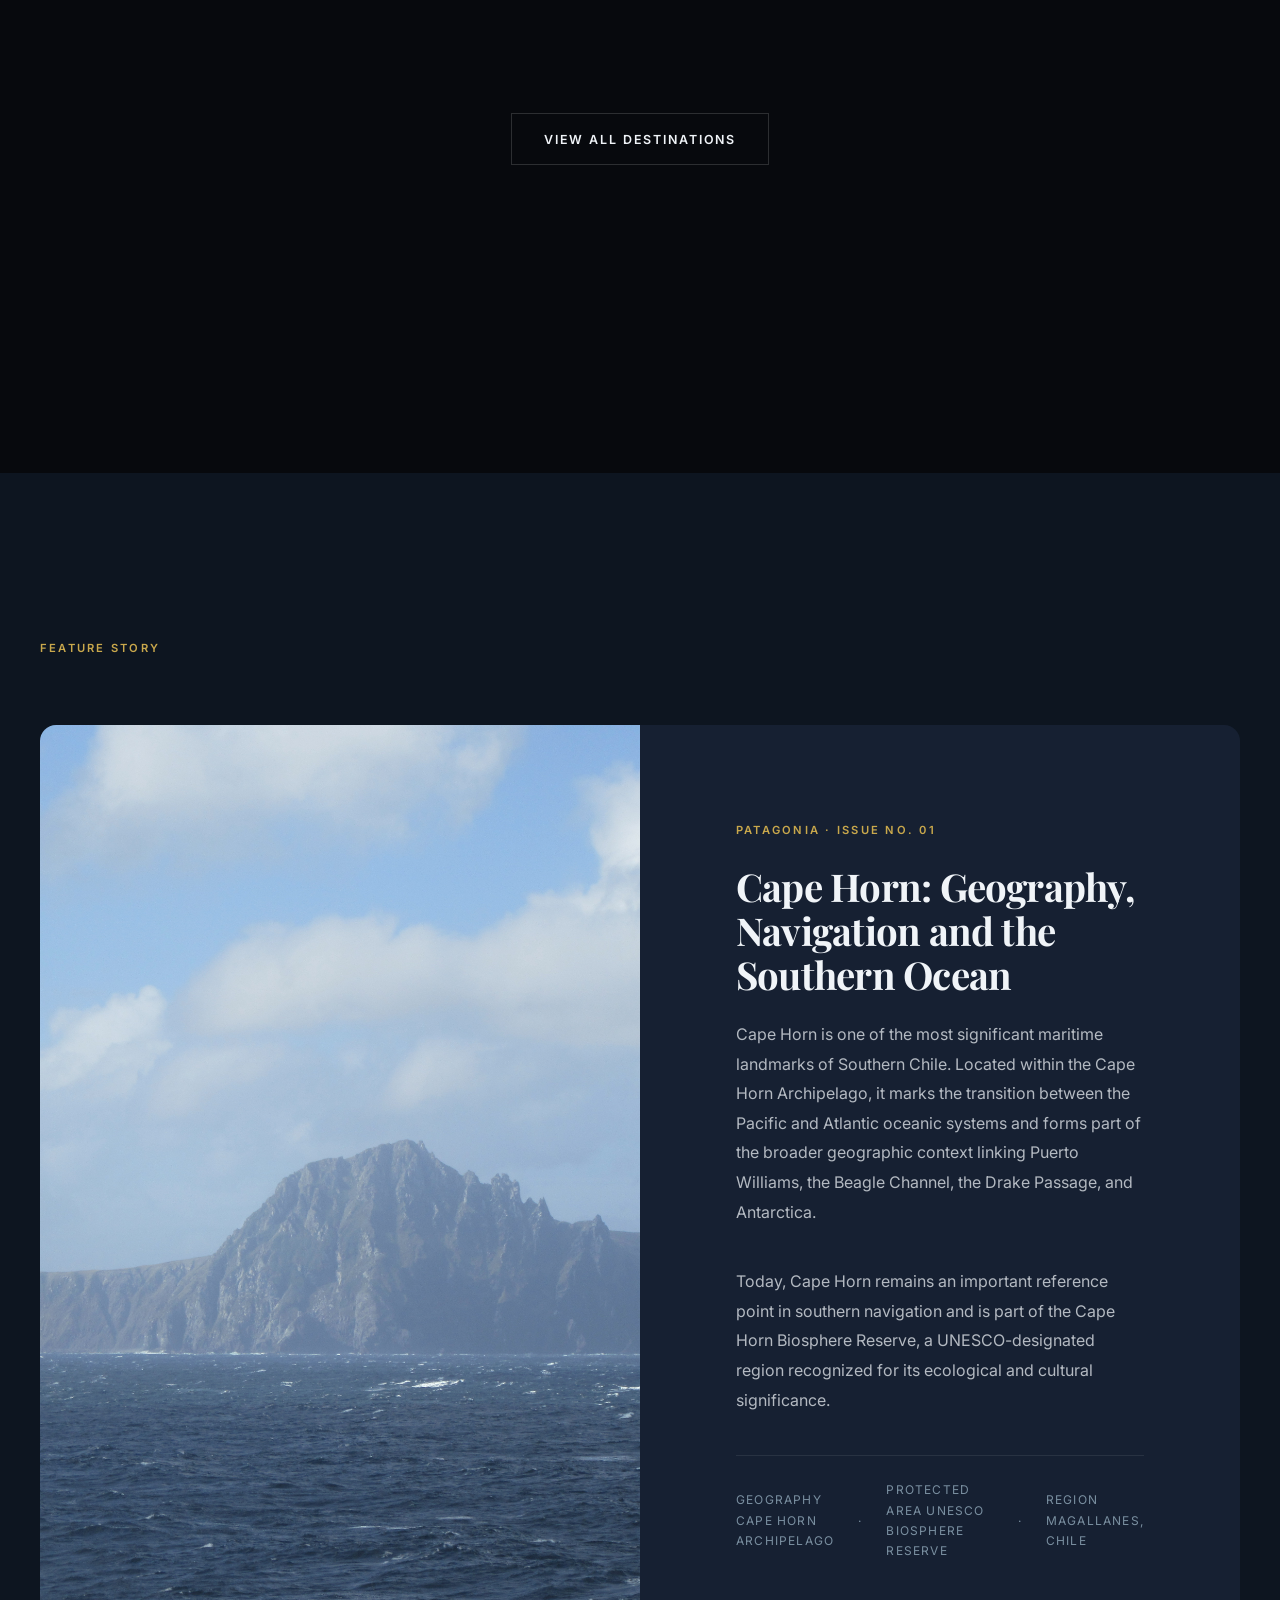
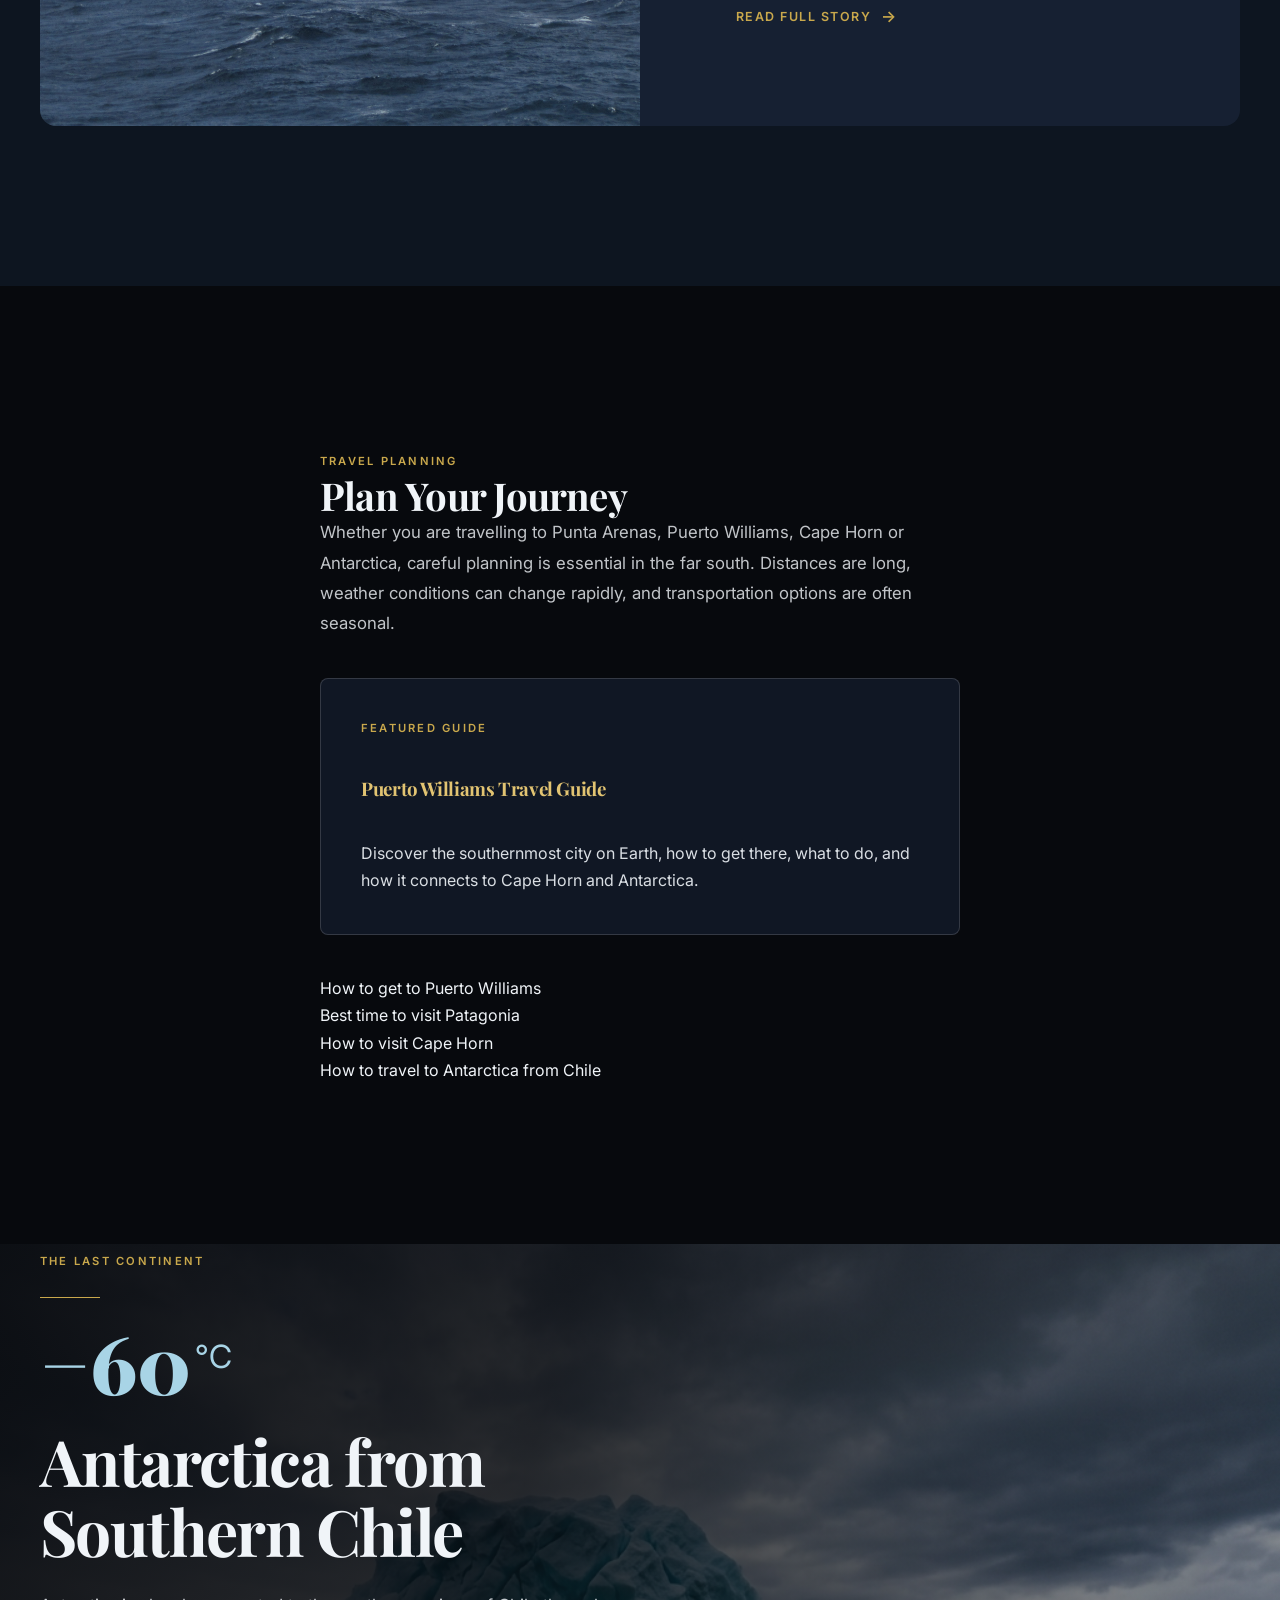
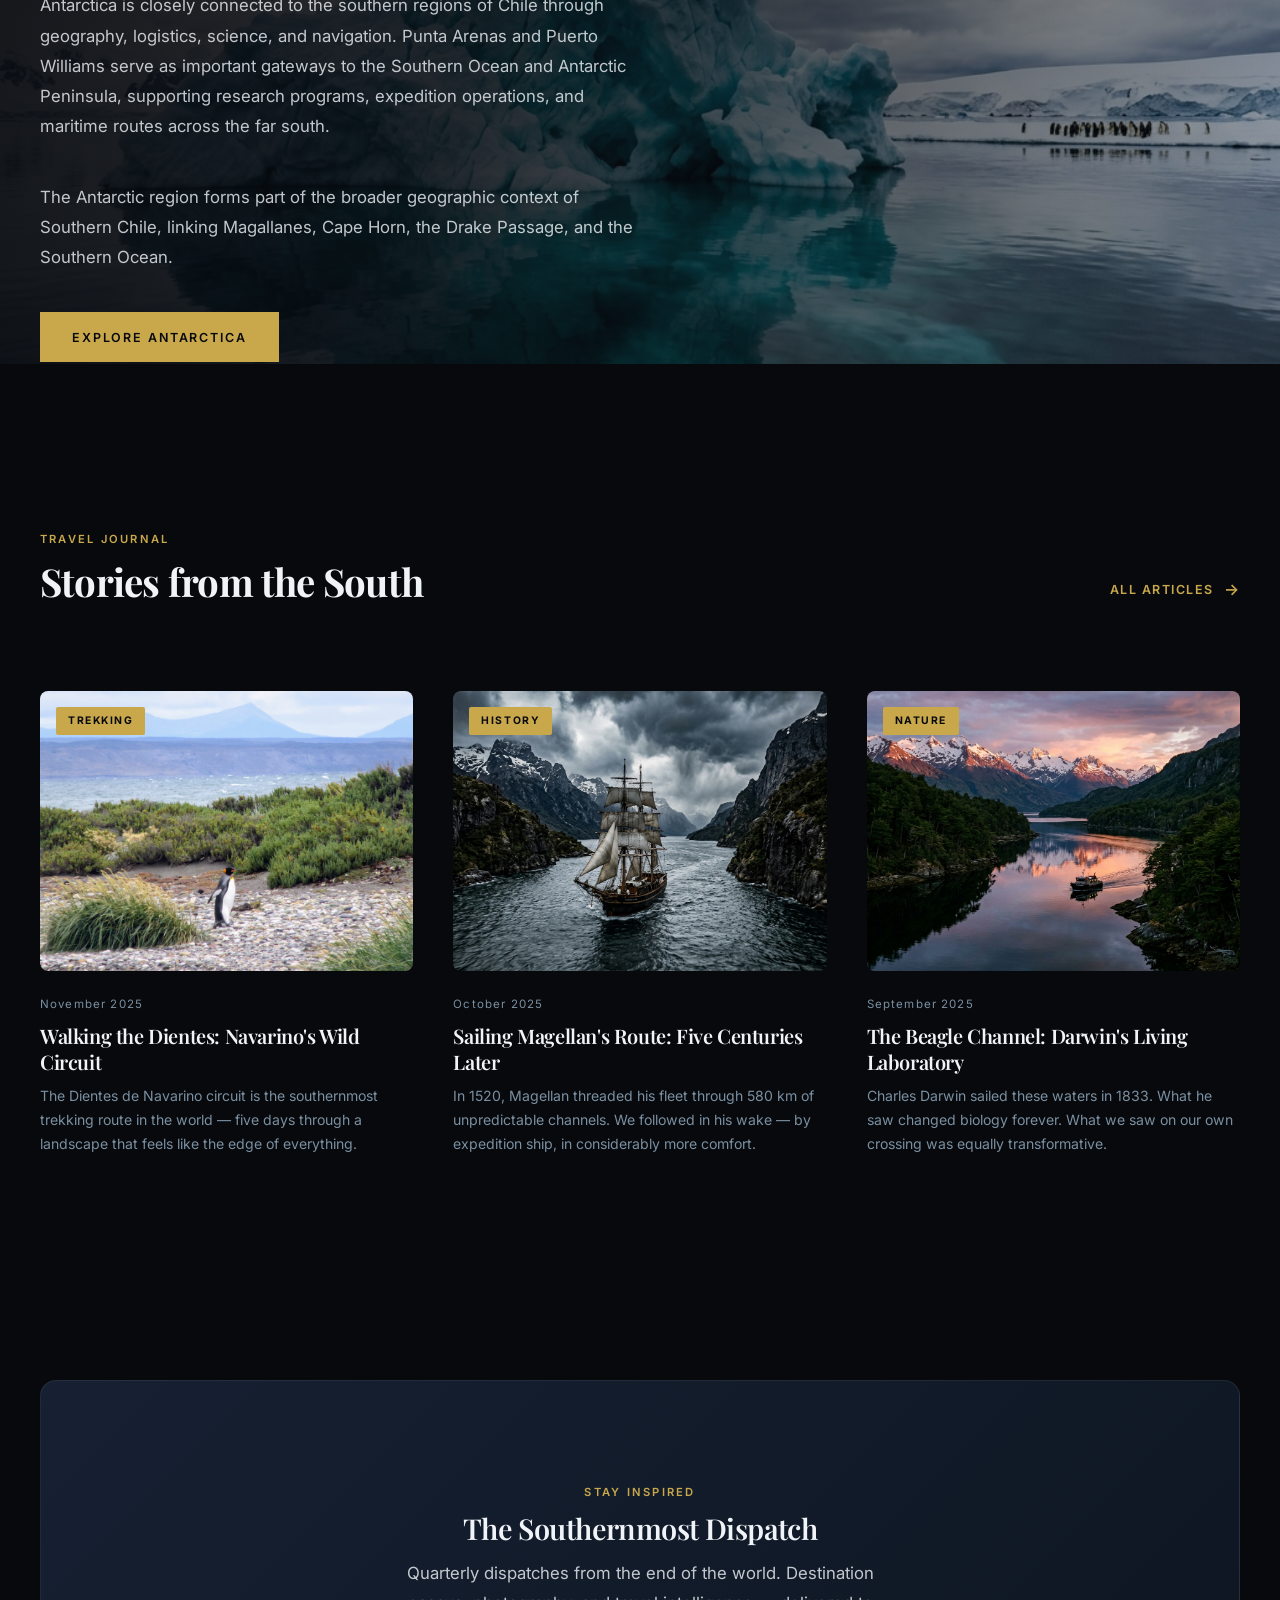
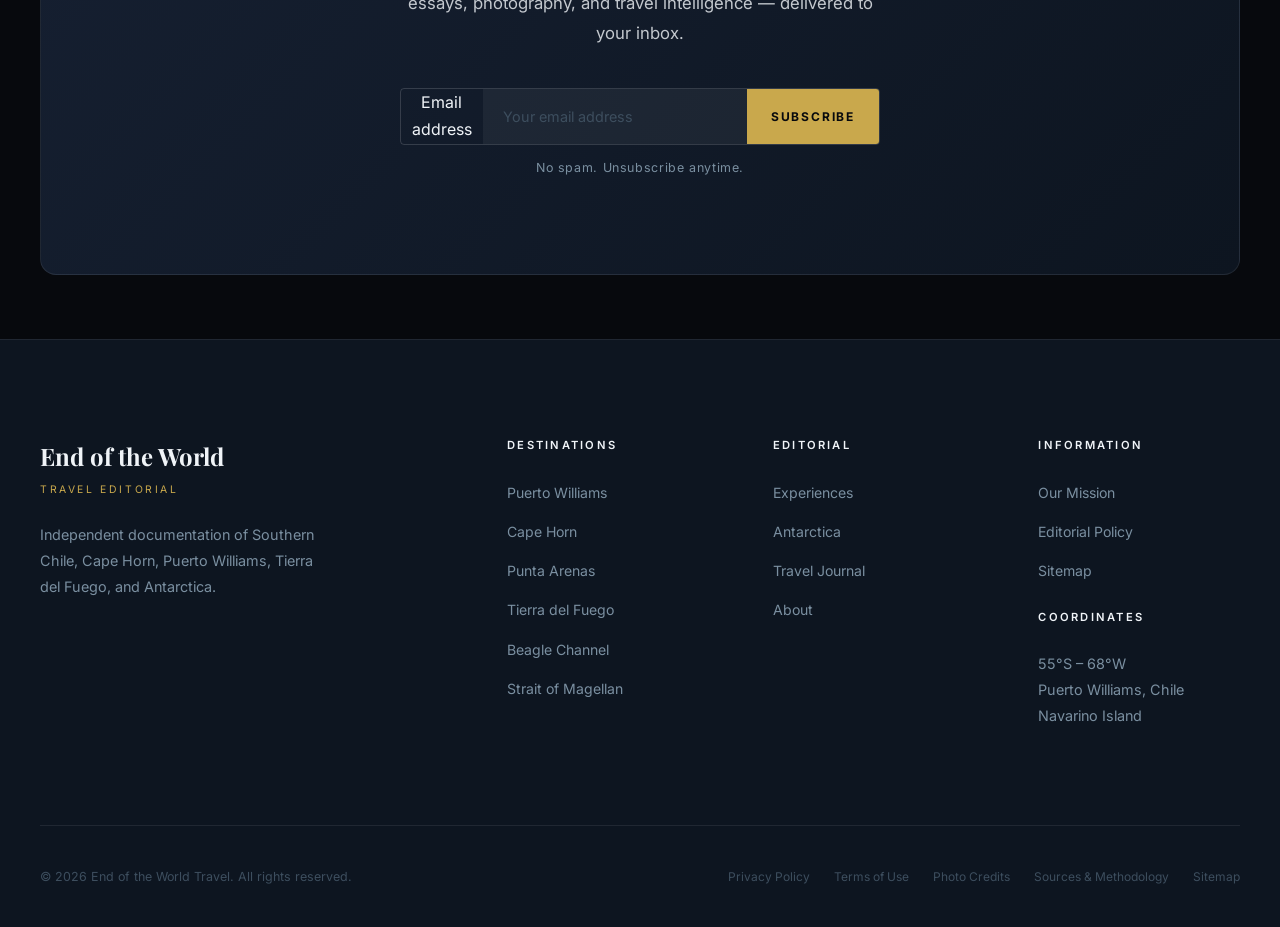
==== commit 90126d24: "Refine home page editorial content and Chilean geographic focus" ====
--- a/index.html
+++ b/index.html
@@ -343,20 +343,24 @@
           <div class="feature-story__content">
             <div class="text-label feature-story__issue">Patagonia · Issue No. 01</div>
             <h2 class="feature-story__title" id="feature-story-title">
-              The Horn: A Journey to the Edge of the World
+              Cape Horn: Geography, Navigation and the Southern Ocean
             </h2>
             <p class="feature-story__body">
-              For centuries, Cape Horn has been the most feared passage in the world of sailing. The convergence of the Atlantic and Pacific oceans, driven by relentless westerly winds that circle the globe with no landmass to slow them, creates seas of extraordinary violence. And yet, it is one of the most compelling destinations on Earth — a place where the sheer drama of the planet's weather systems meets a landscape of primal, austere beauty.
+              Cape Horn is one of the most significant maritime landmarks of Southern Chile. Located within the Cape Horn Archipelago, it marks the transition between the Pacific and Atlantic oceanic systems and forms part of the broader geographic context linking Puerto Williams, the Beagle Channel, the Drake Passage, and Antarctica.
             </p>
             <p class="feature-story__body">
-              The Horn is accessible only by boat — a journey of roughly two days from Puerto Williams. Standing on the small stone platform near the lighthouse, with the Drake Passage churning below and an albatross riding the gusts above, you understand something essential: that the world is bigger and more indifferent and more beautiful than anything you had imagined.
+              Today, Cape Horn remains an important reference point in southern navigation and is part of the Cape Horn Biosphere Reserve, a UNESCO-designated region recognized for its ecological and cultural significance.
             </p>
             <div class="feature-story__meta">
-              <span class="feature-story__meta-item">Departs Puerto Williams</span>
+              <span class="feature-story__meta-item">Geography
+Cape Horn Archipelago</span>
               <span class="feature-story__meta-item">·</span>
-              <span class="feature-story__meta-item">Accessible Oct–Mar</span>
+              <span class="feature-story__meta-item">
+Protected Area
+UNESCO Biosphere Reserve</span>
               <span class="feature-story__meta-item">·</span>
-              <span class="feature-story__meta-item">By expedition ship</span>
+              <span class="feature-story__meta-item">Region
+Magallanes, Chile</span>
             </div>
             <div class="mt-lg">
               <a href="destinations.html#cape-horn" class="btn--text btn">Read Full Story</a>
@@ -422,12 +426,15 @@
           </div>
 
           <h2 class="text-hero" id="antarctica-title">
-            Antarctica:<br>The Final Frontier
+            Antarctica from<br>Southern Chile
           </h2>
           <p class="text-body" style="margin-top:var(--space-md);margin-bottom:var(--space-lg);">
-            A continent of superlatives — the coldest, driest, windiest, highest, and most remote place on Earth. Home to 90% of the world's ice and some of its most extraordinary wildlife. Reached by expedition ship from Puerto Williams and Punta Arenas — Chile's Antarctic gateways — Antarctica is not a destination — it is a transformation.
-          </p>
-          <a href="antarctica.html" class="btn btn--primary">Discover Antarctica</a>
+            Antarctica is closely connected to the southern regions of Chile through geography, logistics, science, and navigation. Punta Arenas and Puerto Williams serve as important gateways to the Southern Ocean and Antarctic Peninsula, supporting research programs, expedition operations, and maritime routes across the far south.
+          </p>
+          <p class="text-body" style="margin-bottom:var(--space-lg);">
+            The Antarctic region forms part of the broader geographic context of Southern Chile, linking Magallanes, Cape Horn, the Drake Passage, and the Southern Ocean.
+          </p>
+          <a href="antarctica.html" class="btn btn--primary">Explore Antarctica</a>
         </div>
       </div>
     </section>
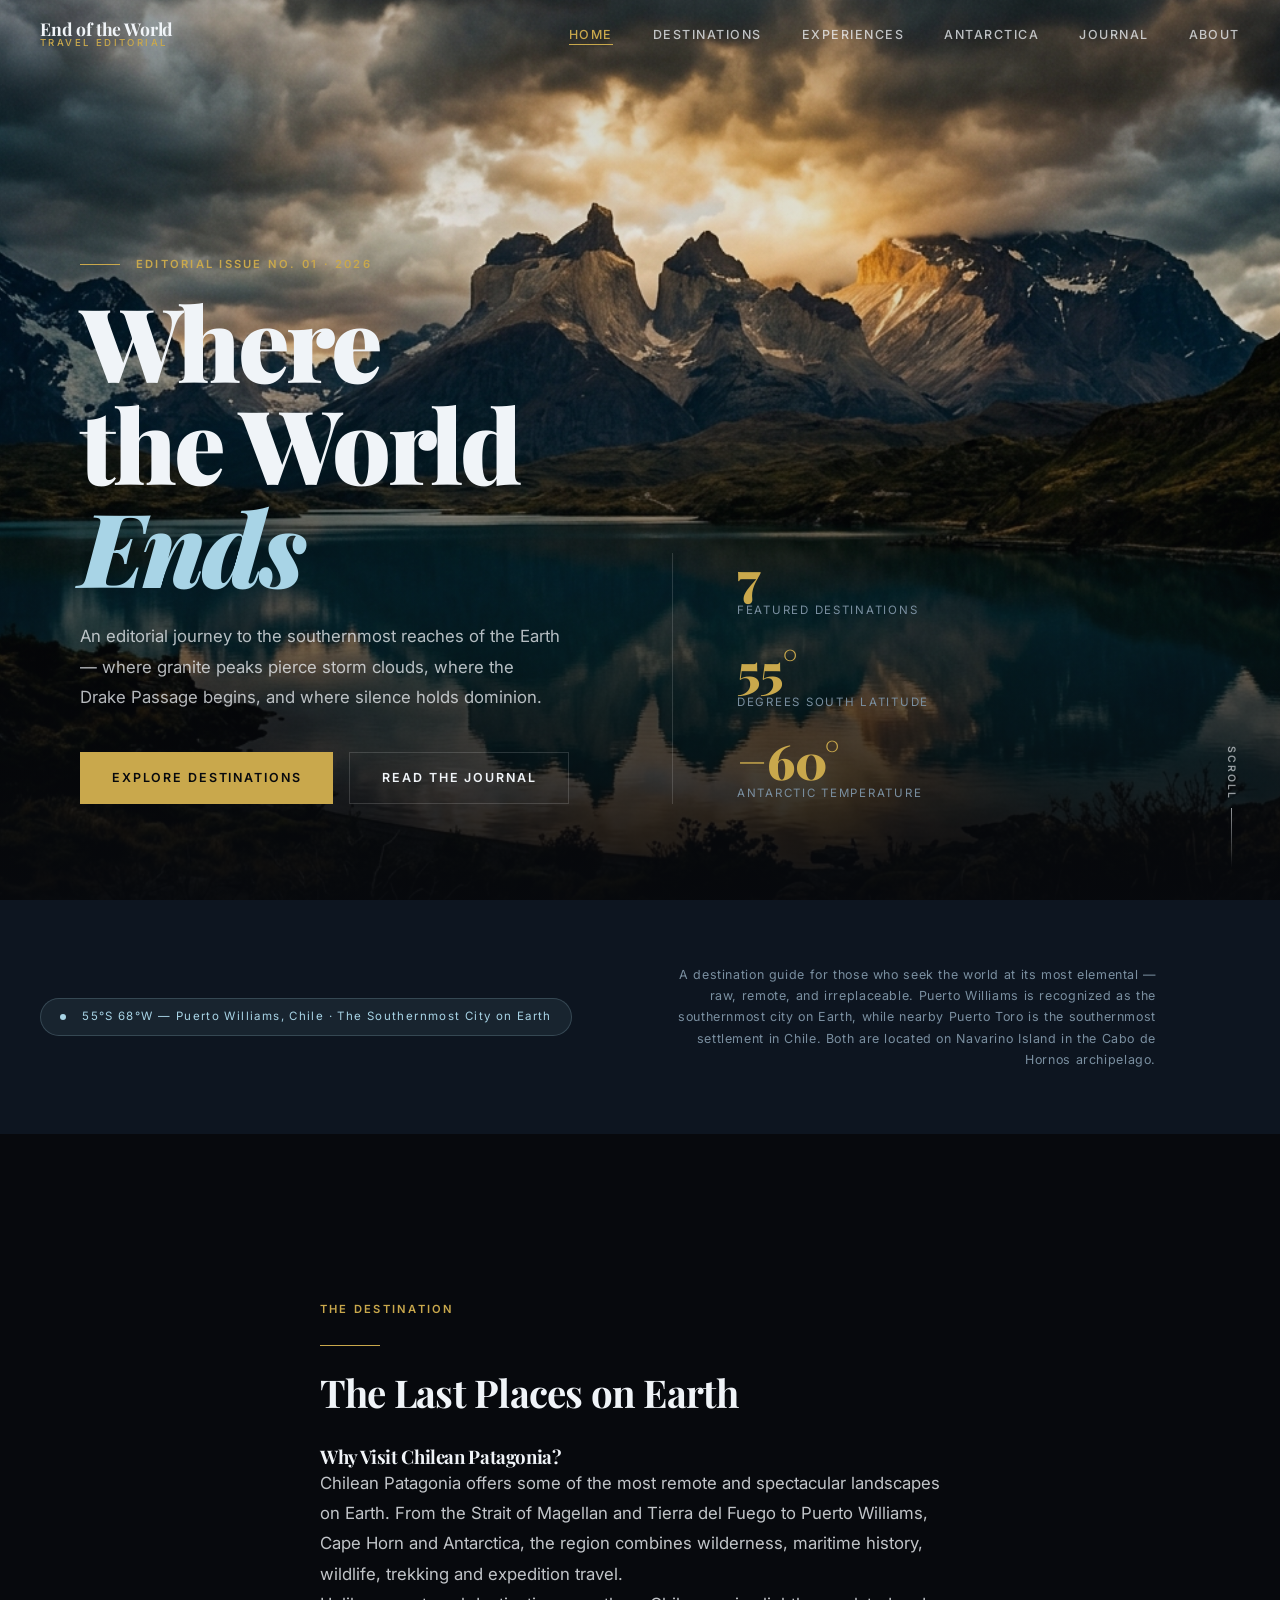
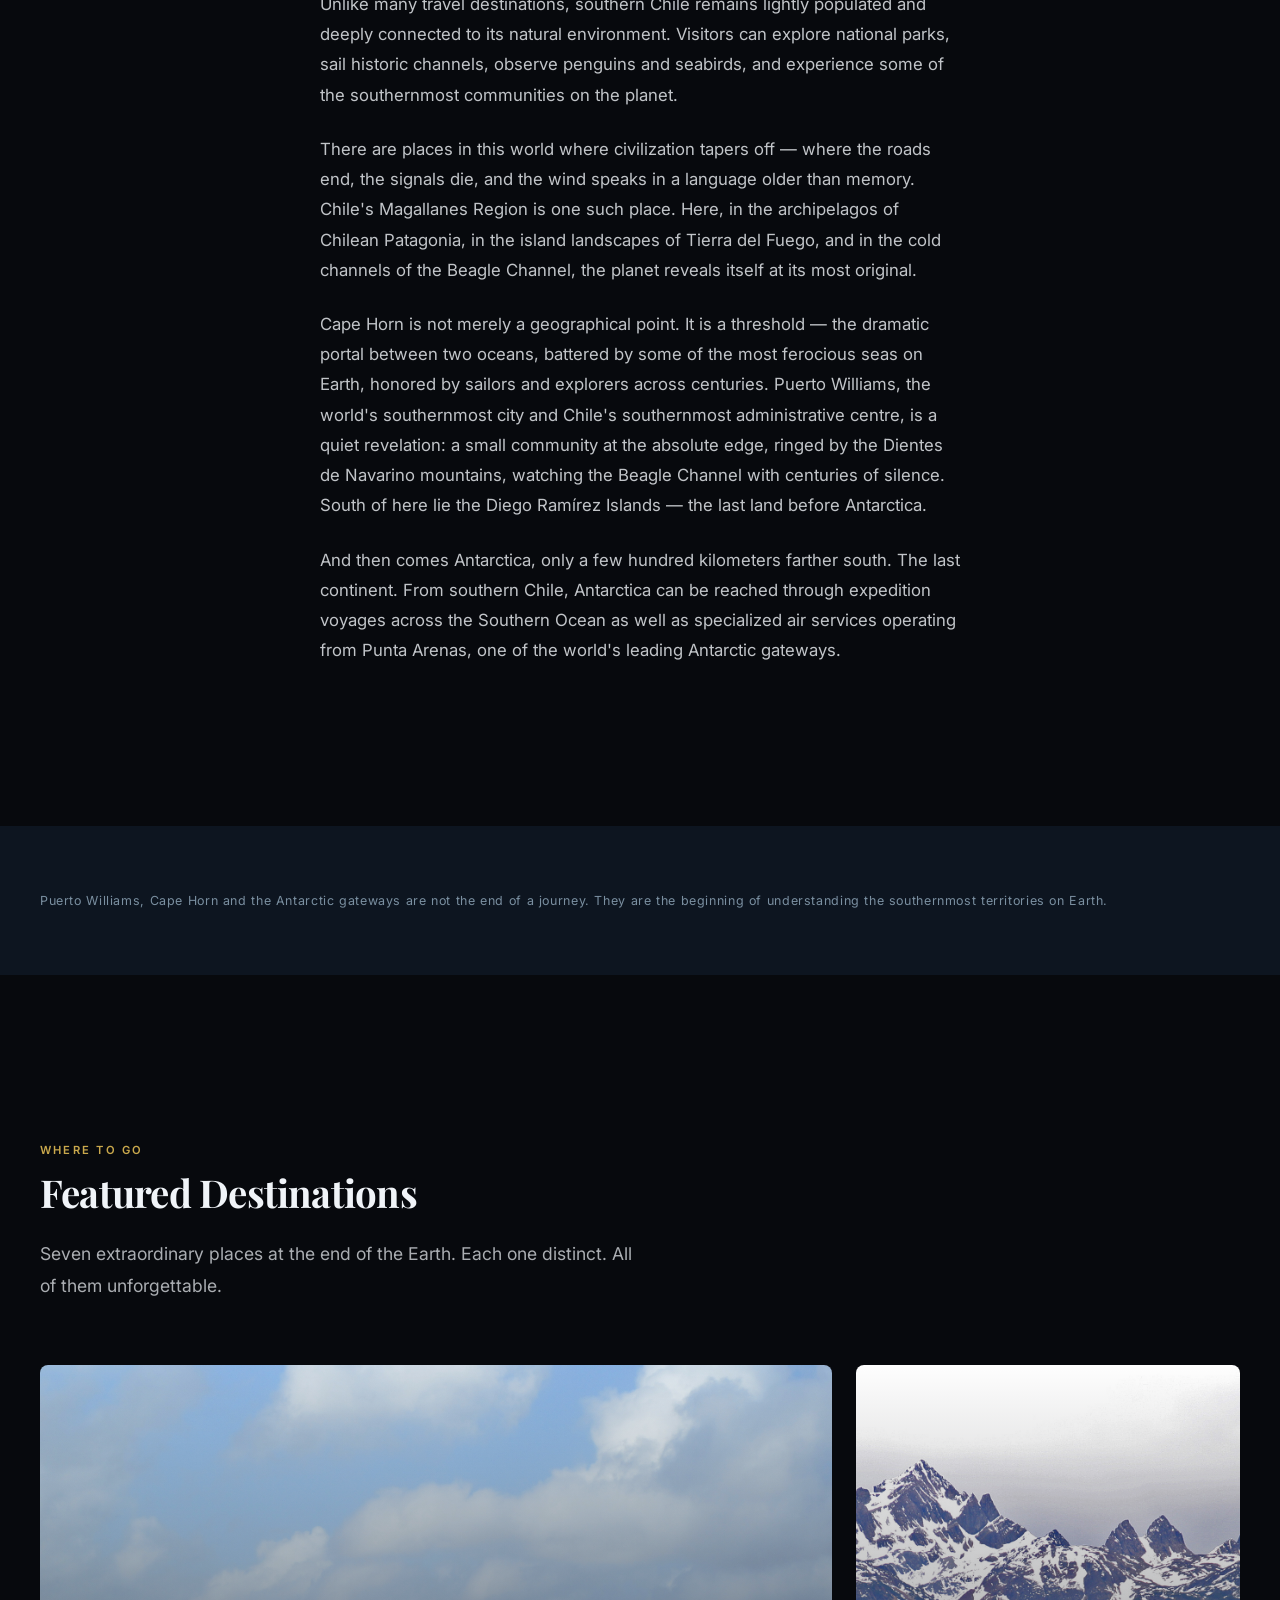
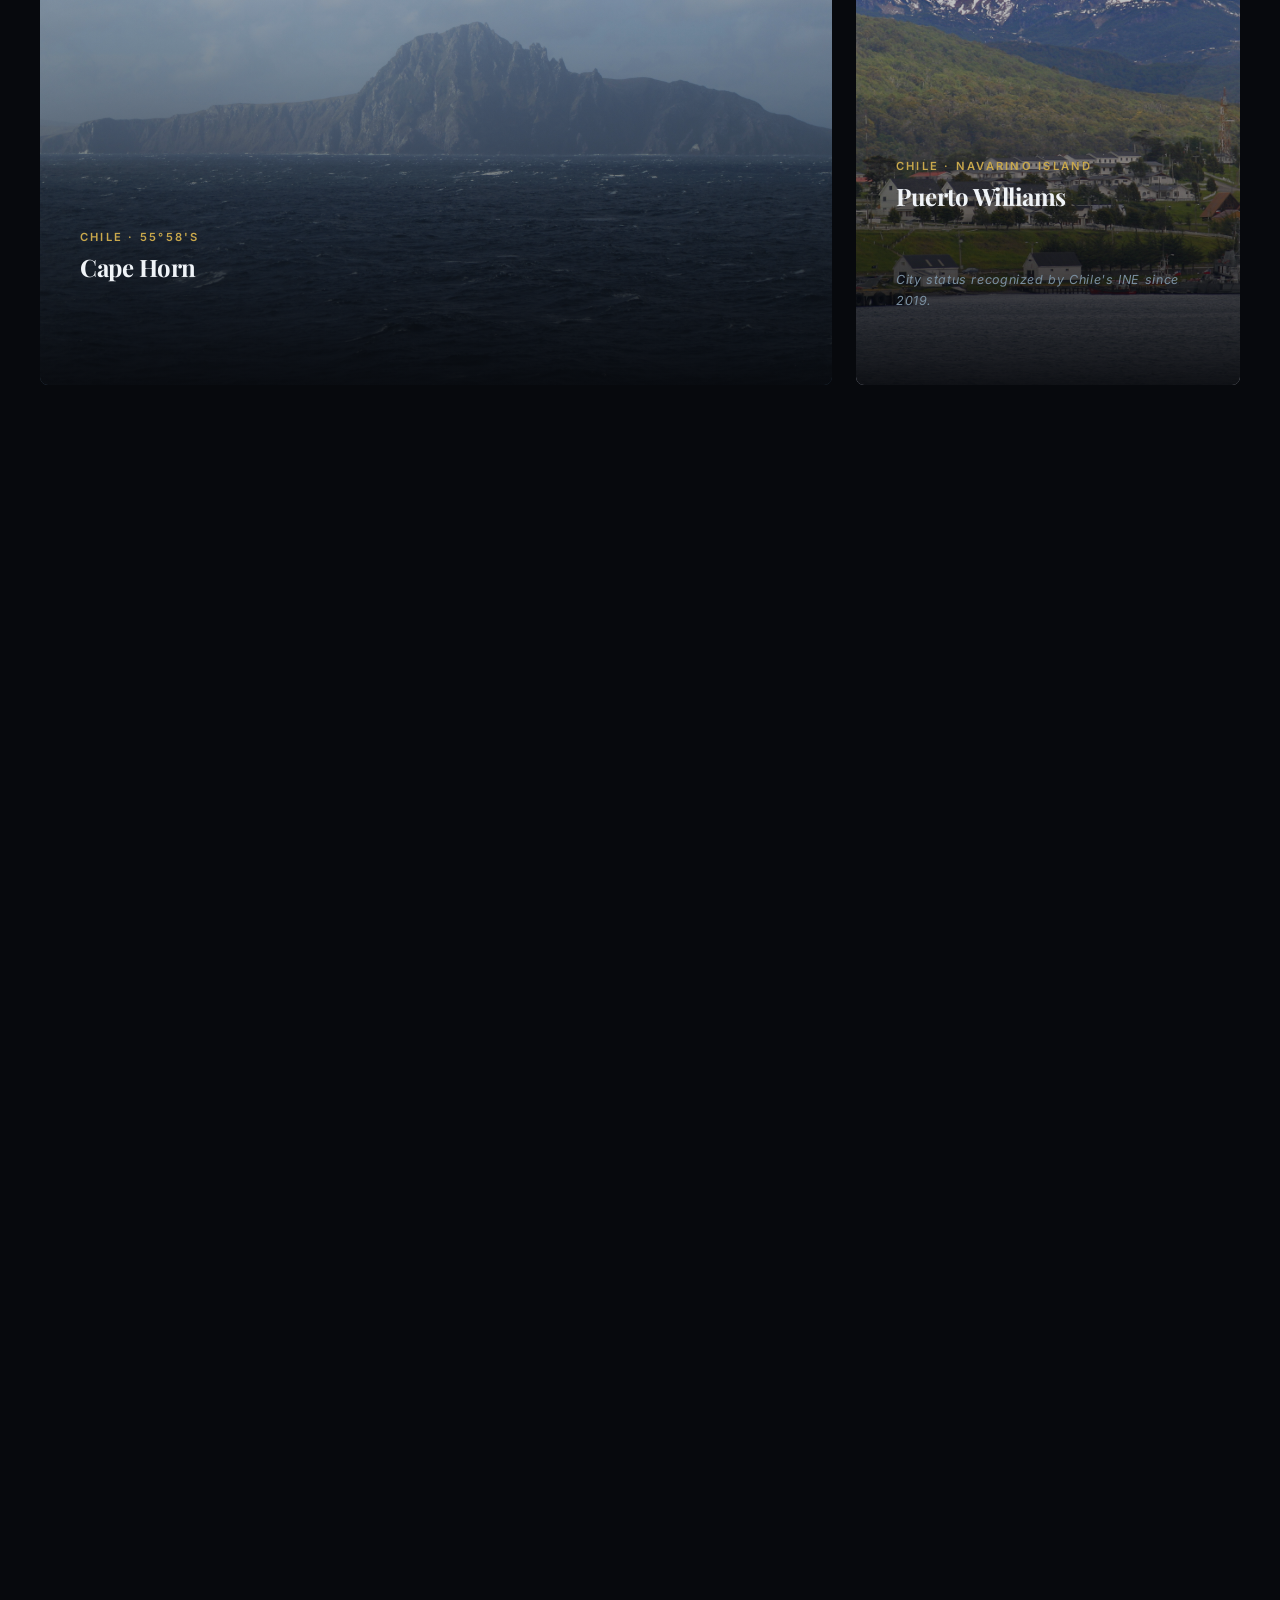
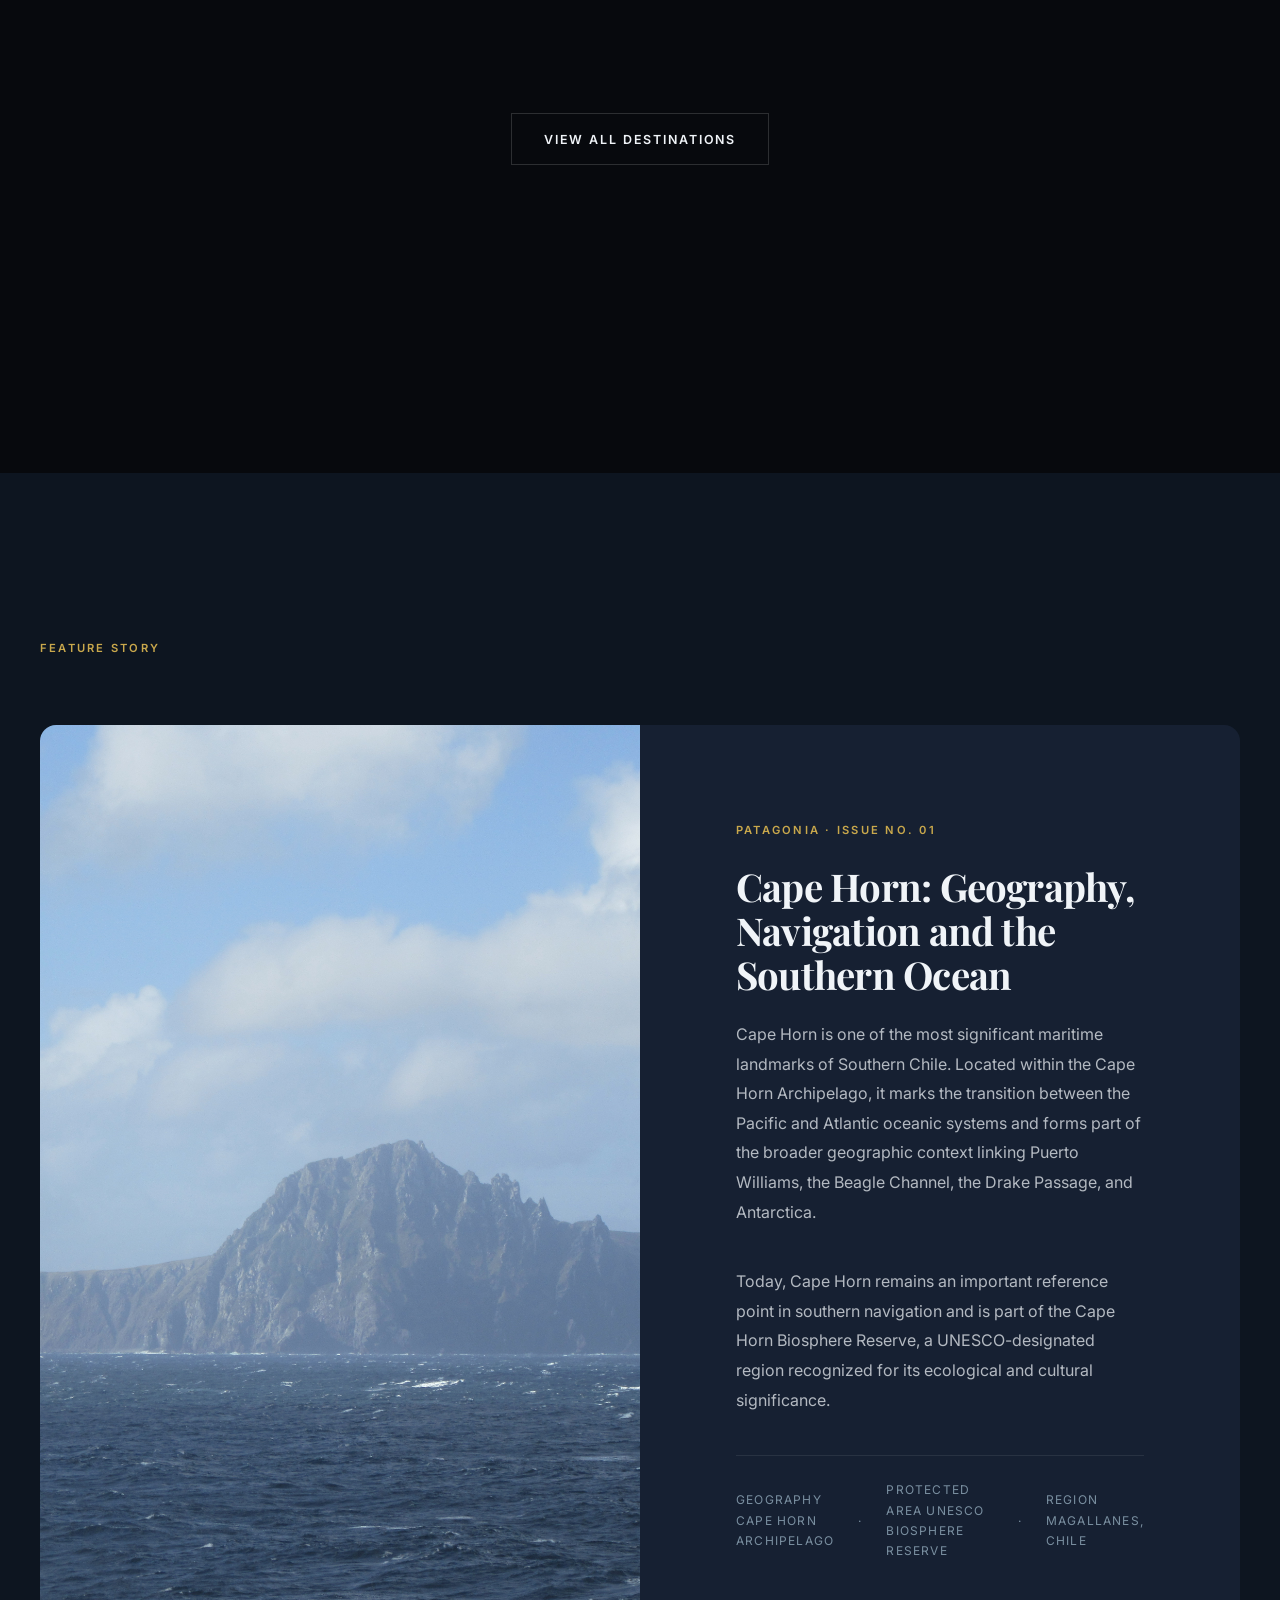
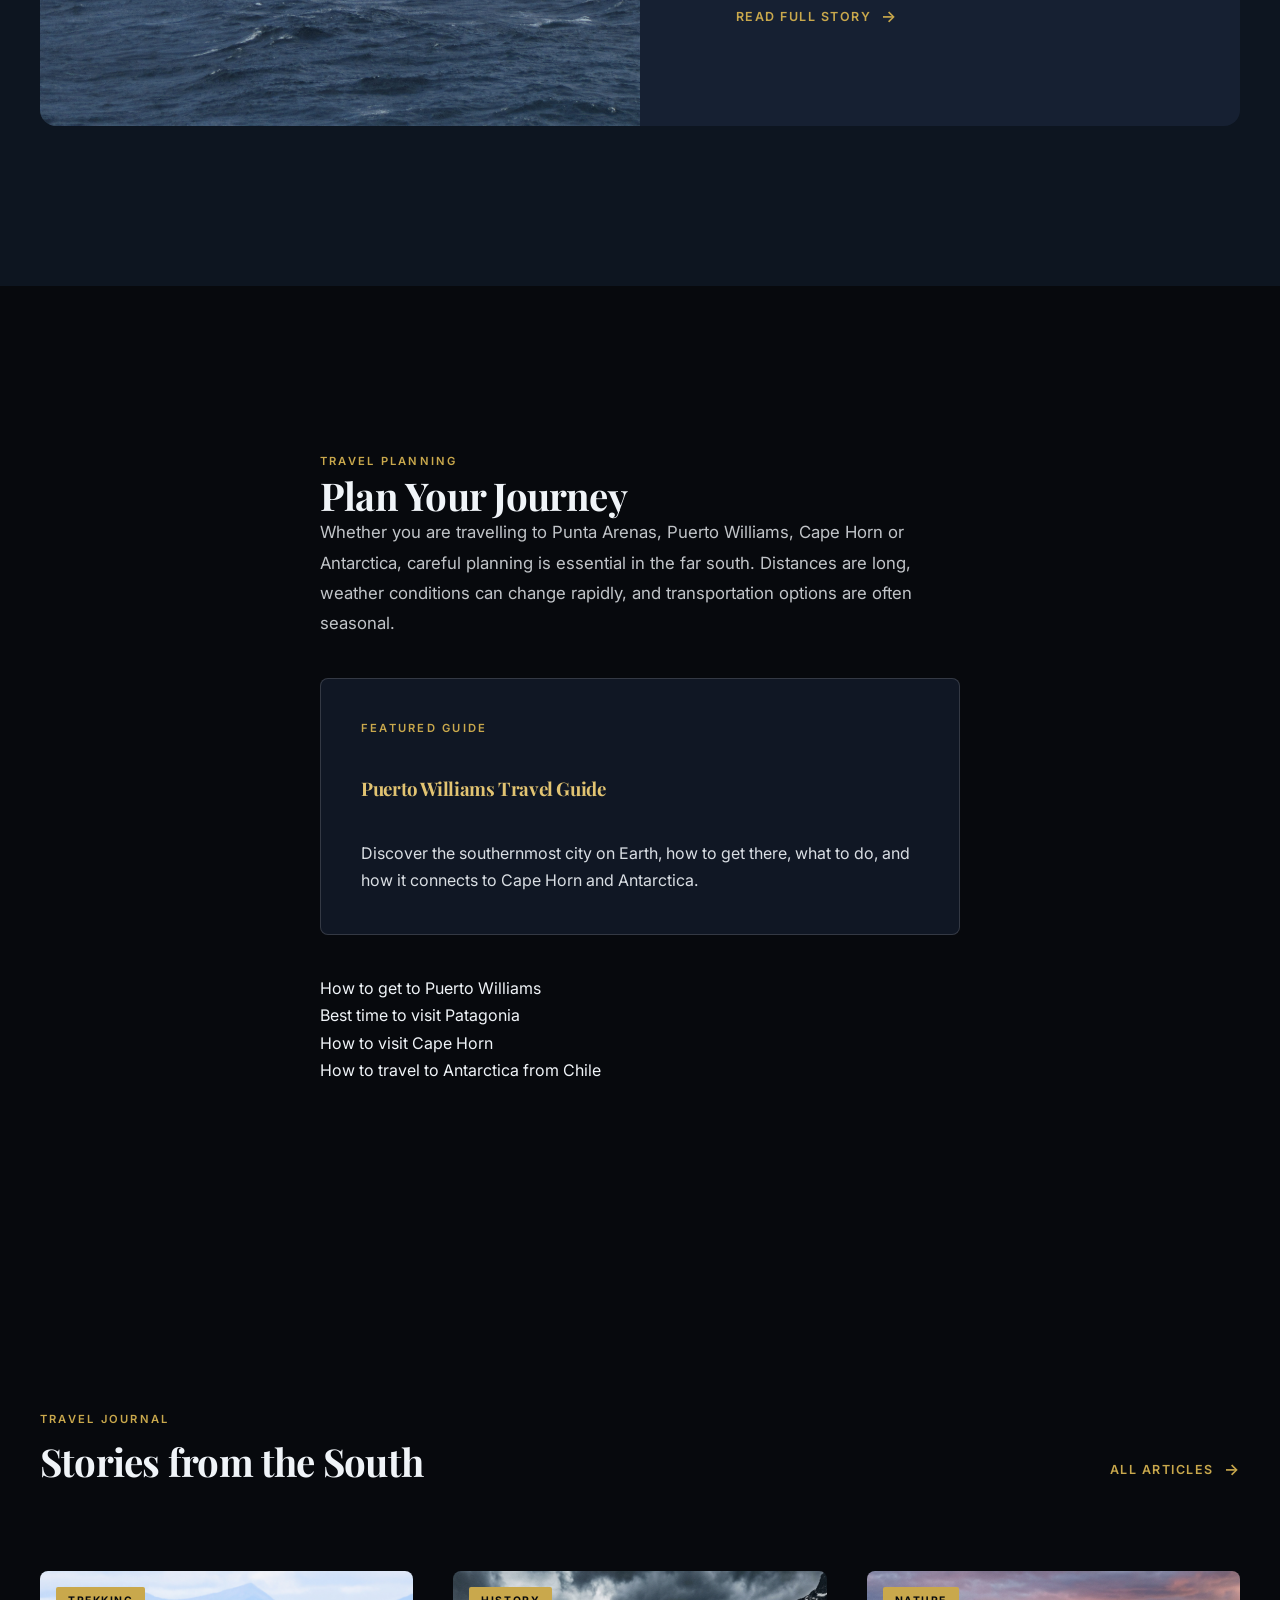
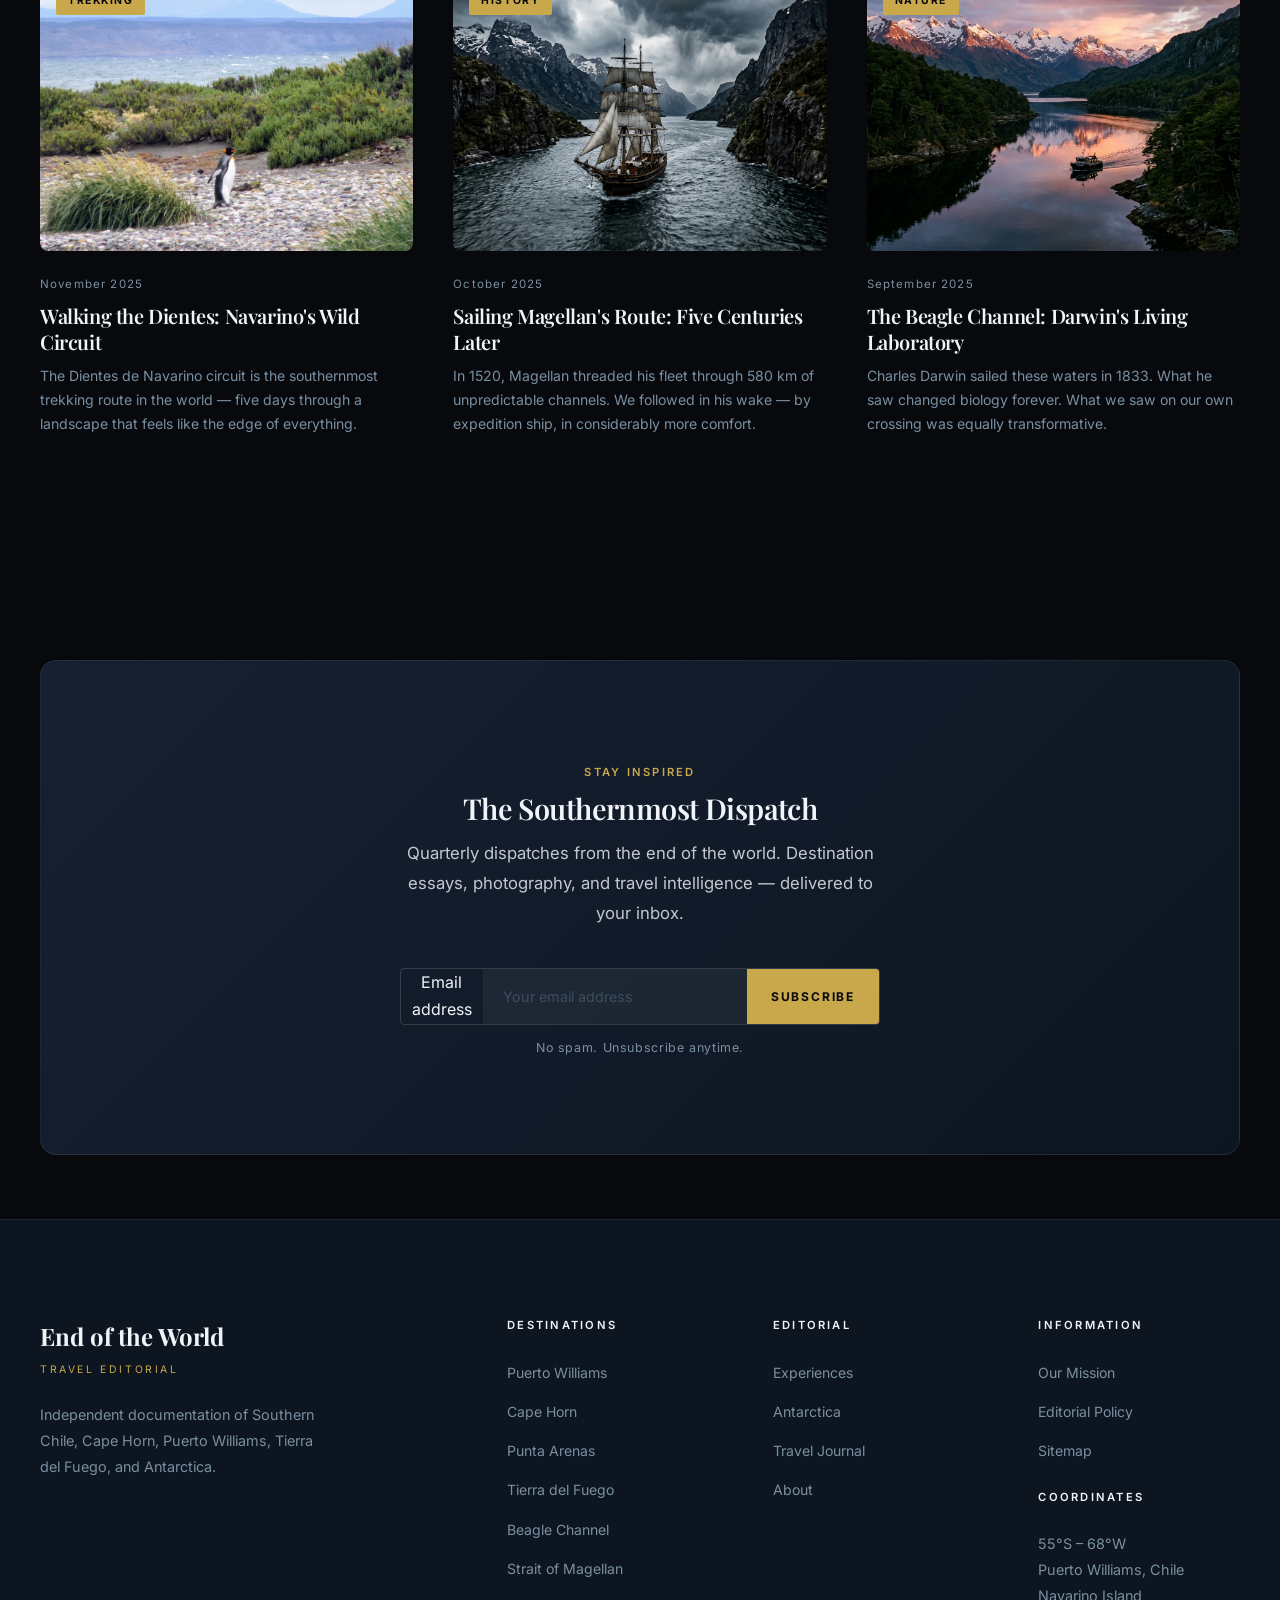
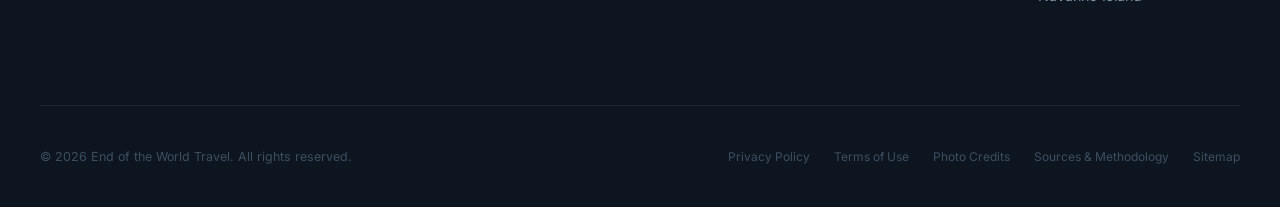
==== commit 399644c6: "Simplify home page and remove Antarctica feature section" ====
--- a/index.html
+++ b/index.html
@@ -410,34 +410,7 @@
 
 
     <!-- Antarctica Teaser -->
-    <section class="antarctica-section" aria-labelledby="antarctica-title">
-      <div class="antarctica-section__bg">
-        <img src="images/antarctica.jpg" alt="Massive turquoise iceberg floating in Antarctica's still dark waters" class="antarctica-section__img" loading="lazy">
-        <div class="antarctica-section__overlay"></div>
-      </div>
-      <div class="container" style="position:relative;z-index:1;">
-        <div class="antarctica-section__content fade-in-left">
-          <span class="text-label">The Last Continent</span>
-          <div class="divider"></div>
-
-          <div class="antarctica-section__temp" aria-label="Average temperature">
-            <span class="antarctica-section__temp-num">−60</span>
-            <span class="antarctica-section__temp-unit">°C</span>
-          </div>
-
-          <h2 class="text-hero" id="antarctica-title">
-            Antarctica from<br>Southern Chile
-          </h2>
-          <p class="text-body" style="margin-top:var(--space-md);margin-bottom:var(--space-lg);">
-            Antarctica is closely connected to the southern regions of Chile through geography, logistics, science, and navigation. Punta Arenas and Puerto Williams serve as important gateways to the Southern Ocean and Antarctic Peninsula, supporting research programs, expedition operations, and maritime routes across the far south.
-          </p>
-          <p class="text-body" style="margin-bottom:var(--space-lg);">
-            The Antarctic region forms part of the broader geographic context of Southern Chile, linking Magallanes, Cape Horn, the Drake Passage, and the Southern Ocean.
-          </p>
-          <a href="antarctica.html" class="btn btn--primary">Explore Antarctica</a>
-        </div>
-      </div>
-    </section>
+    
 
     <!-- Journal Preview -->
     <section class="section" aria-labelledby="journal-title">
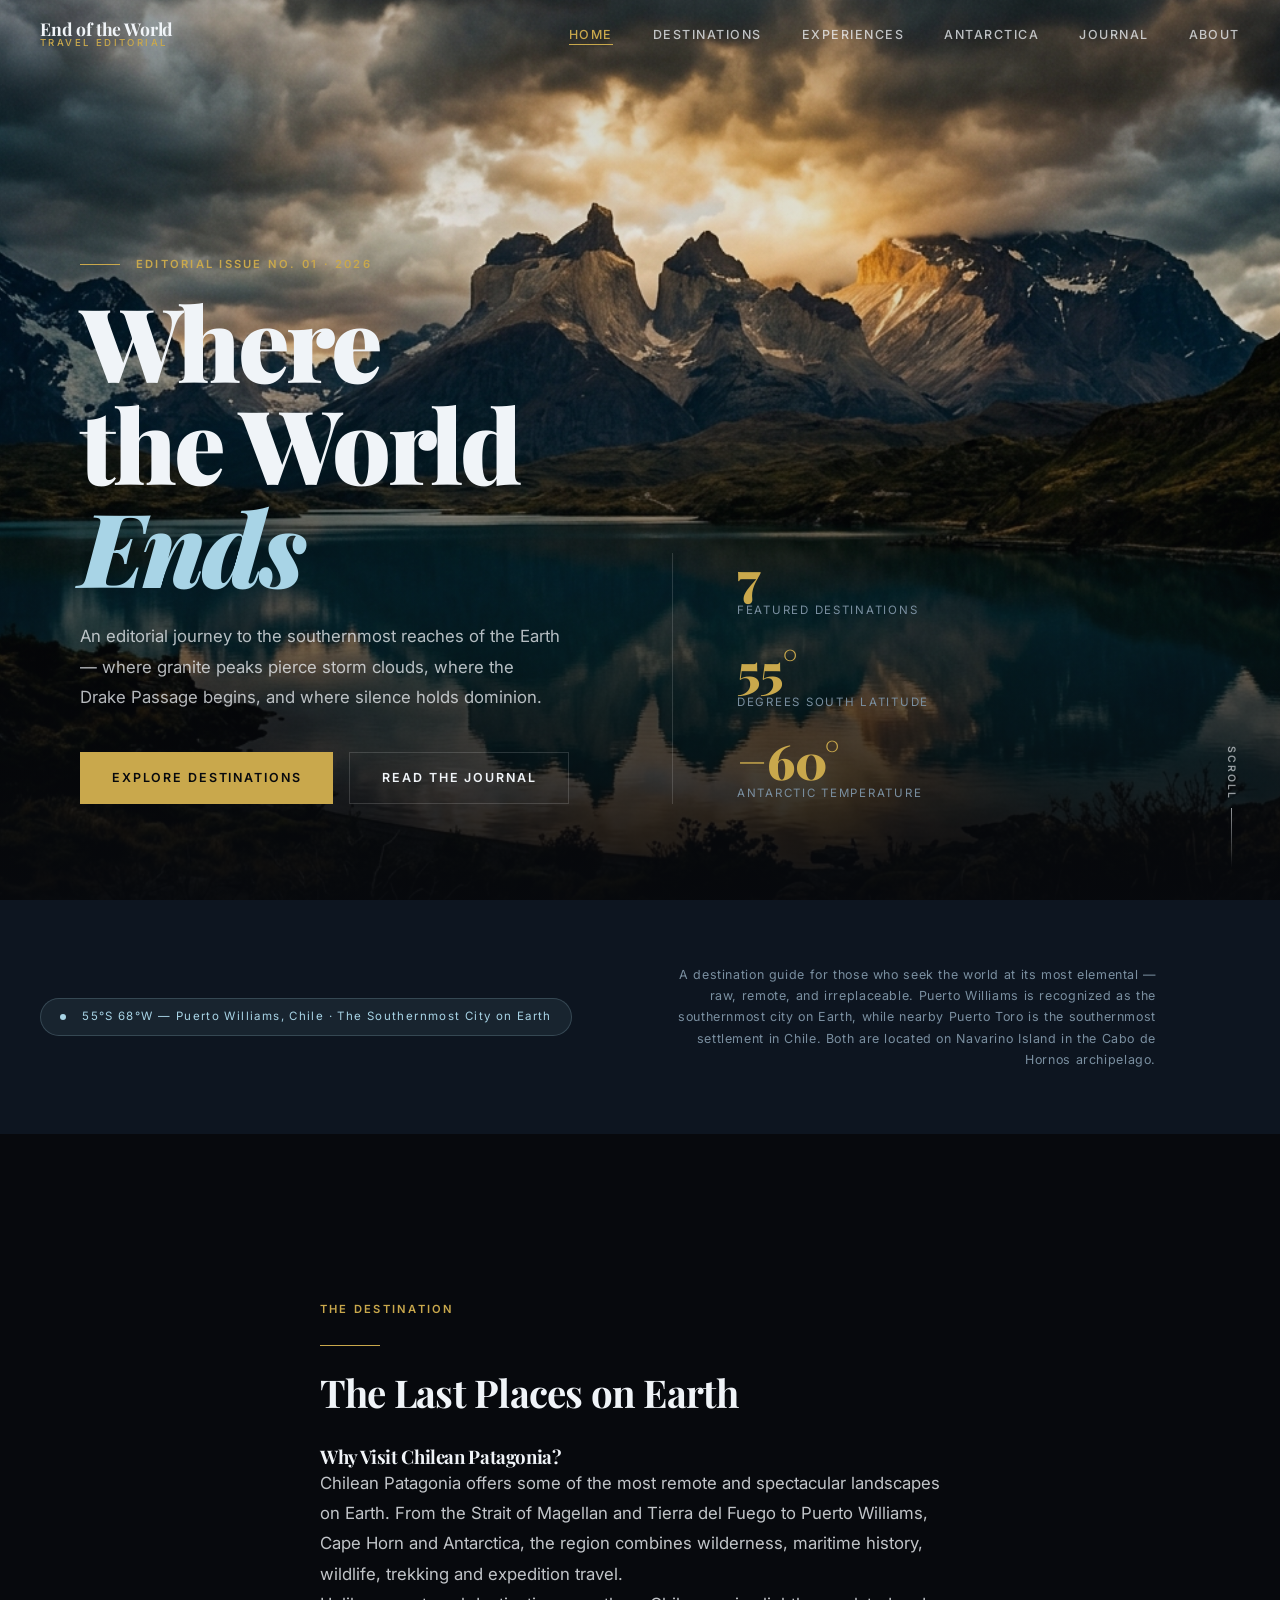
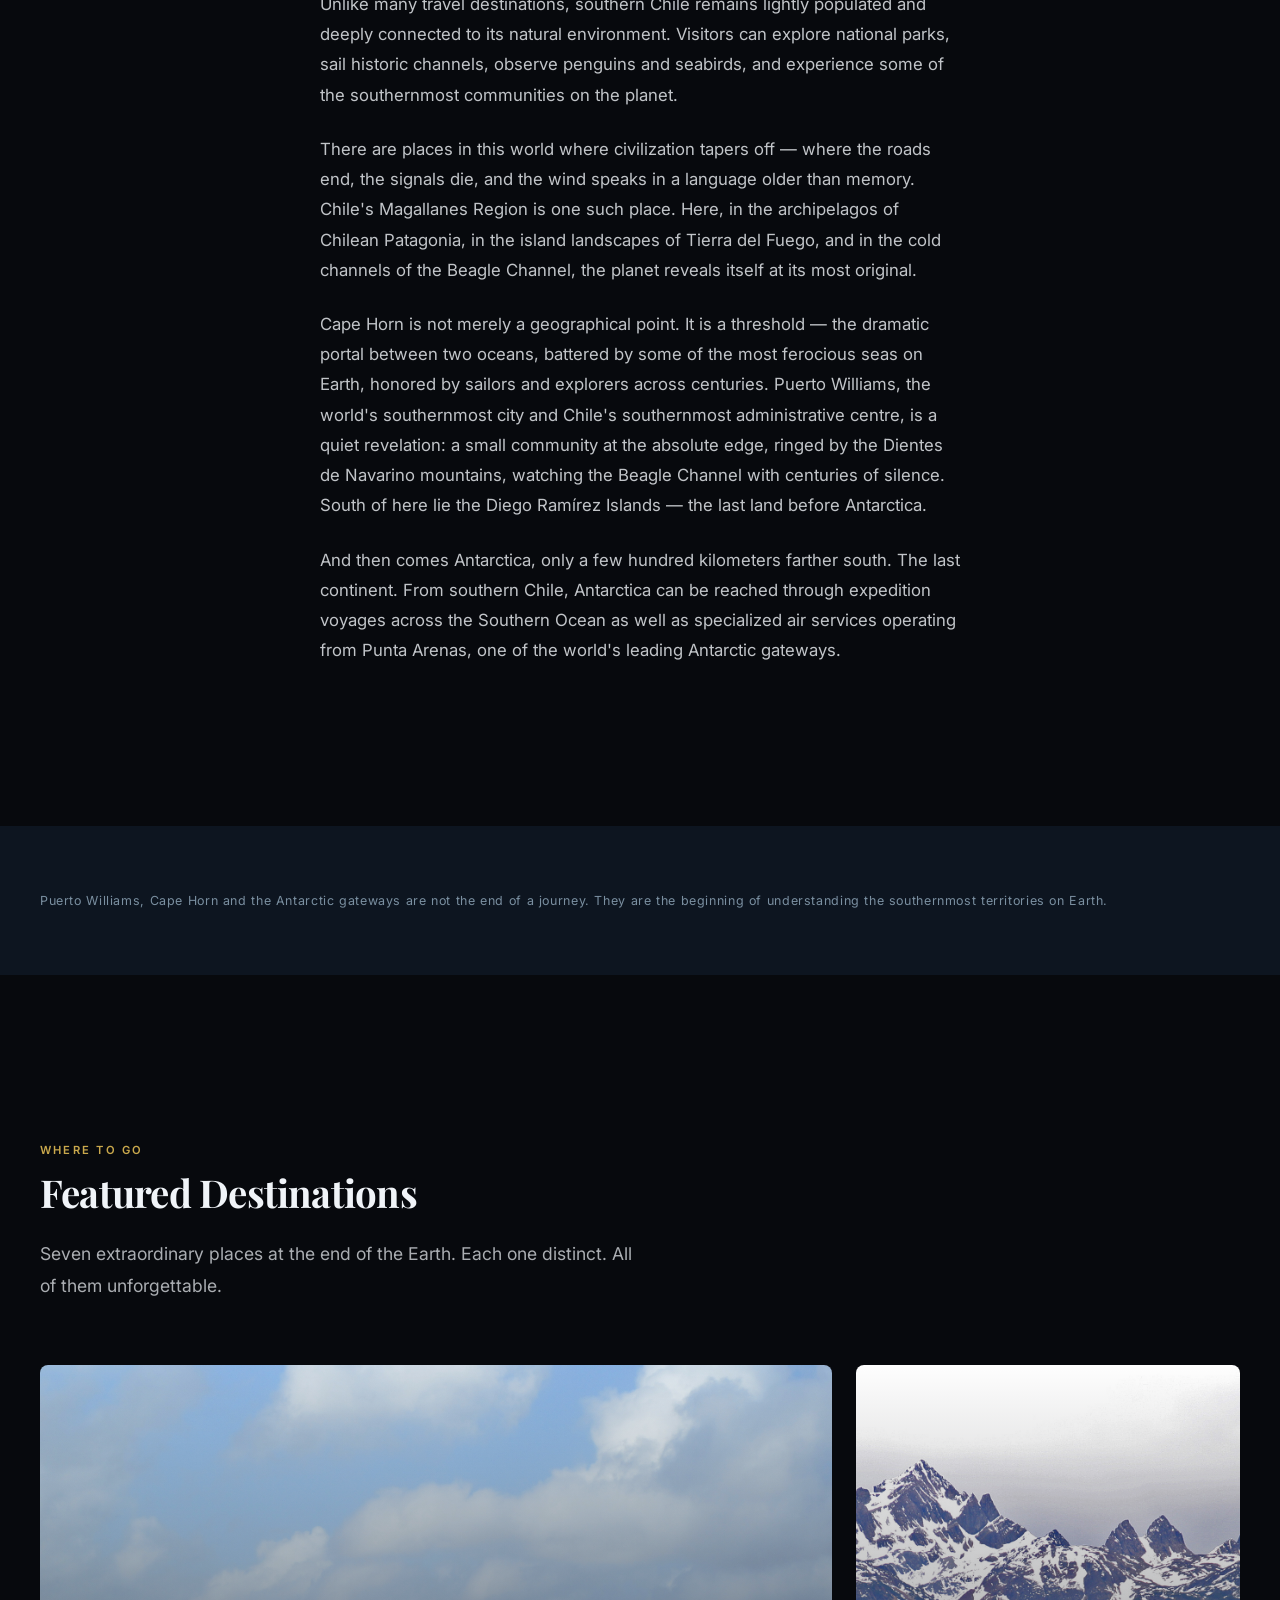
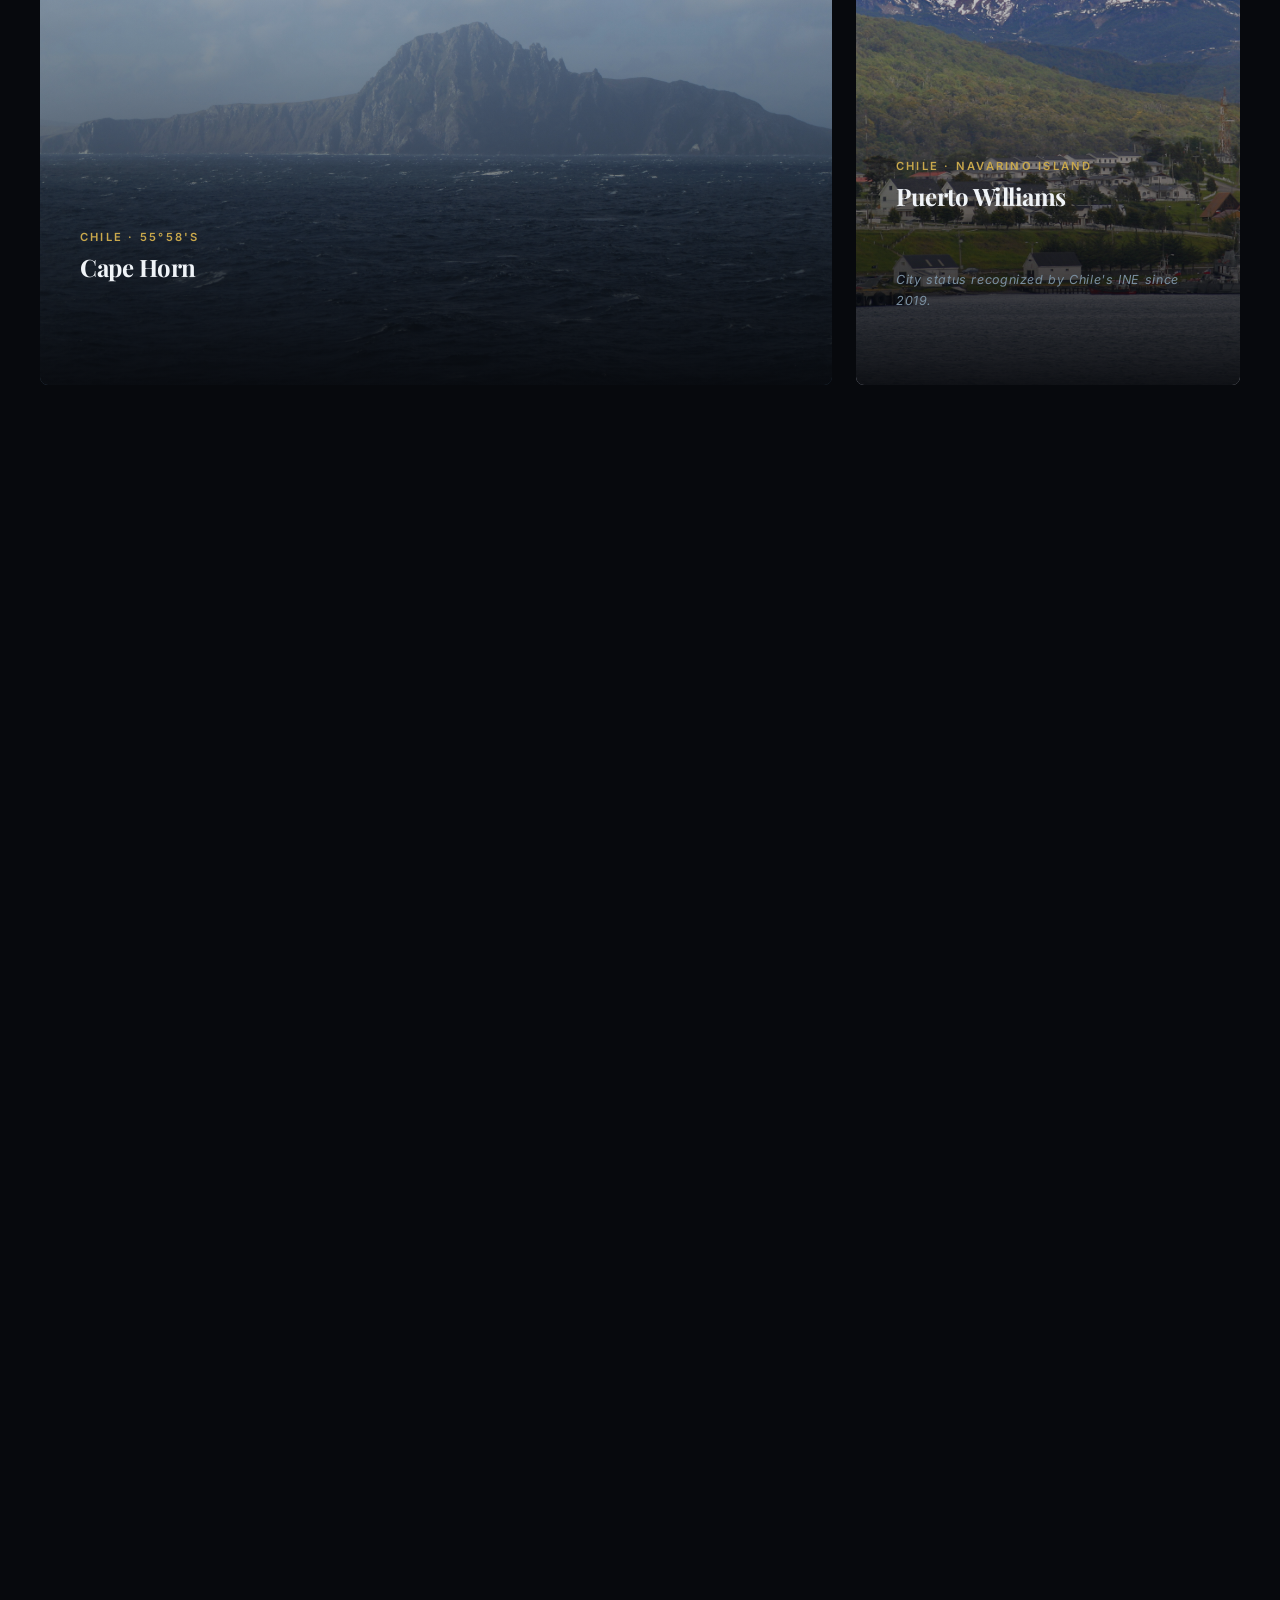
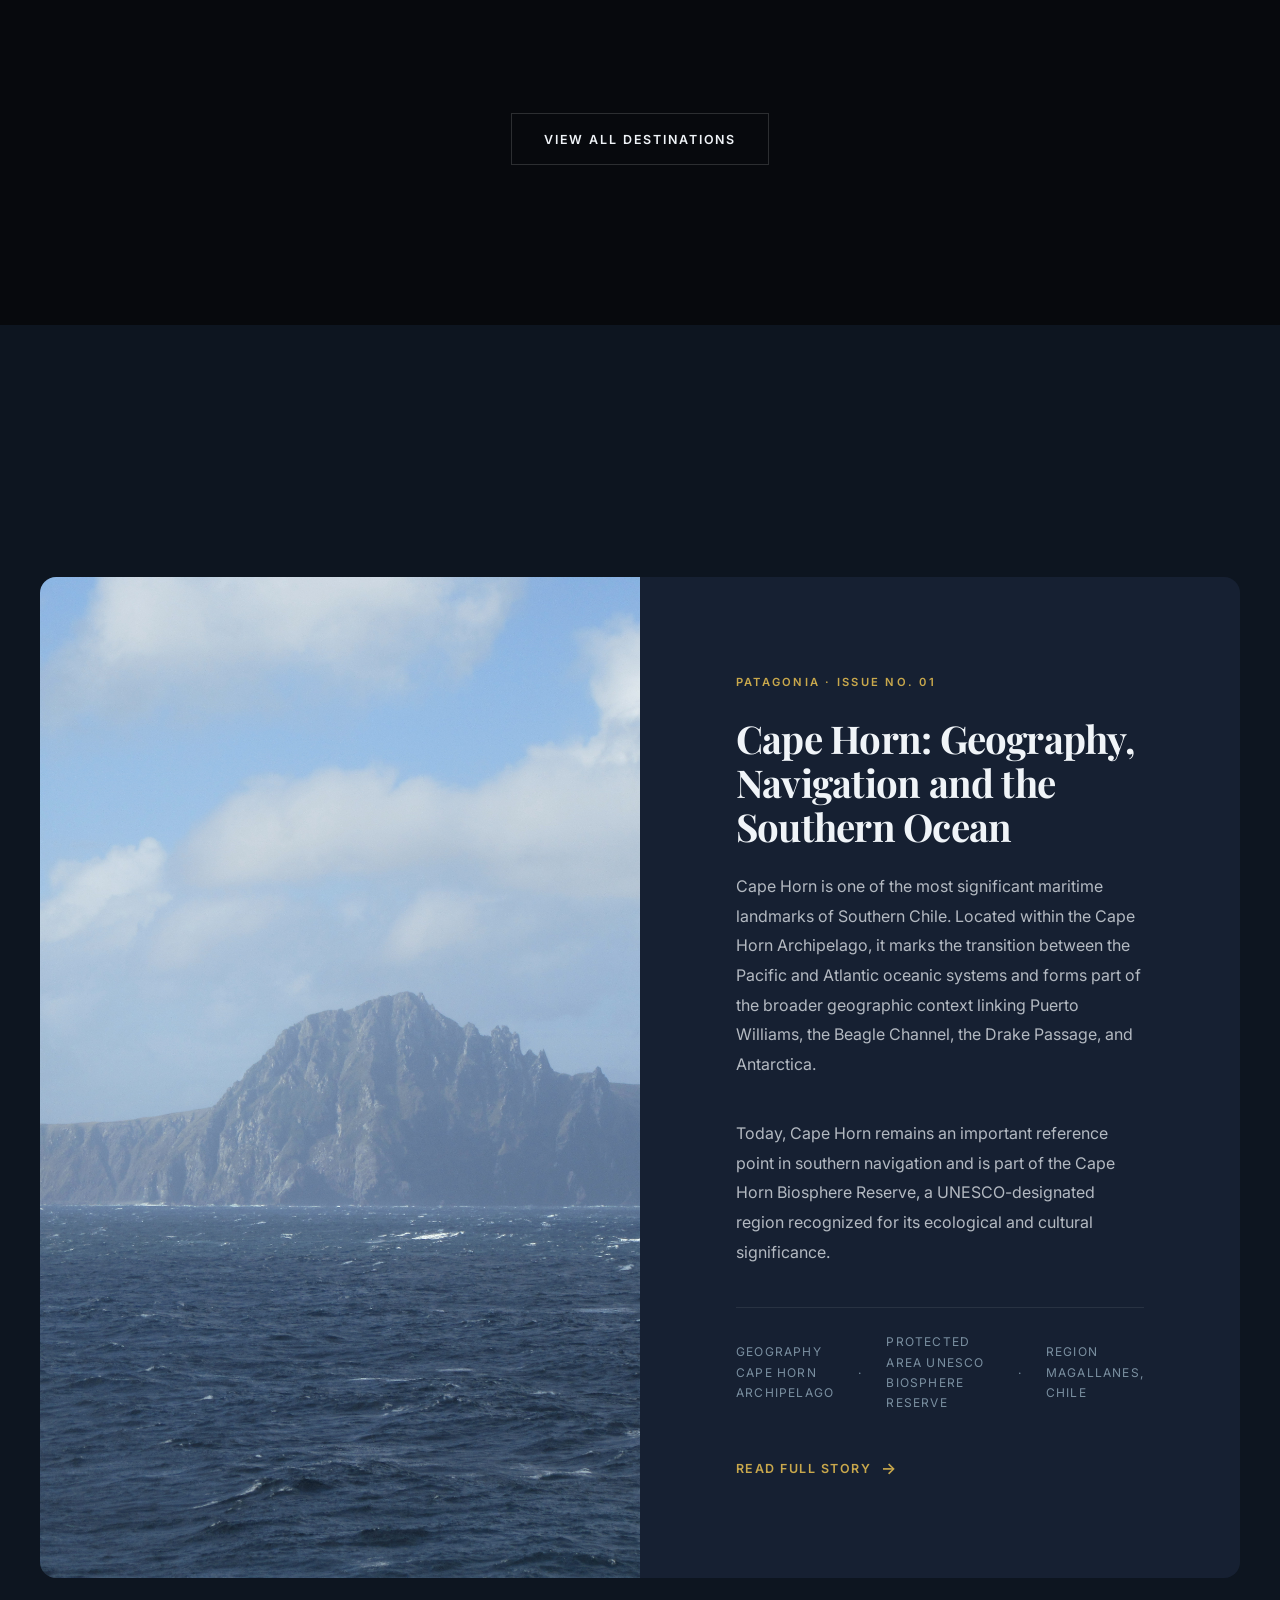
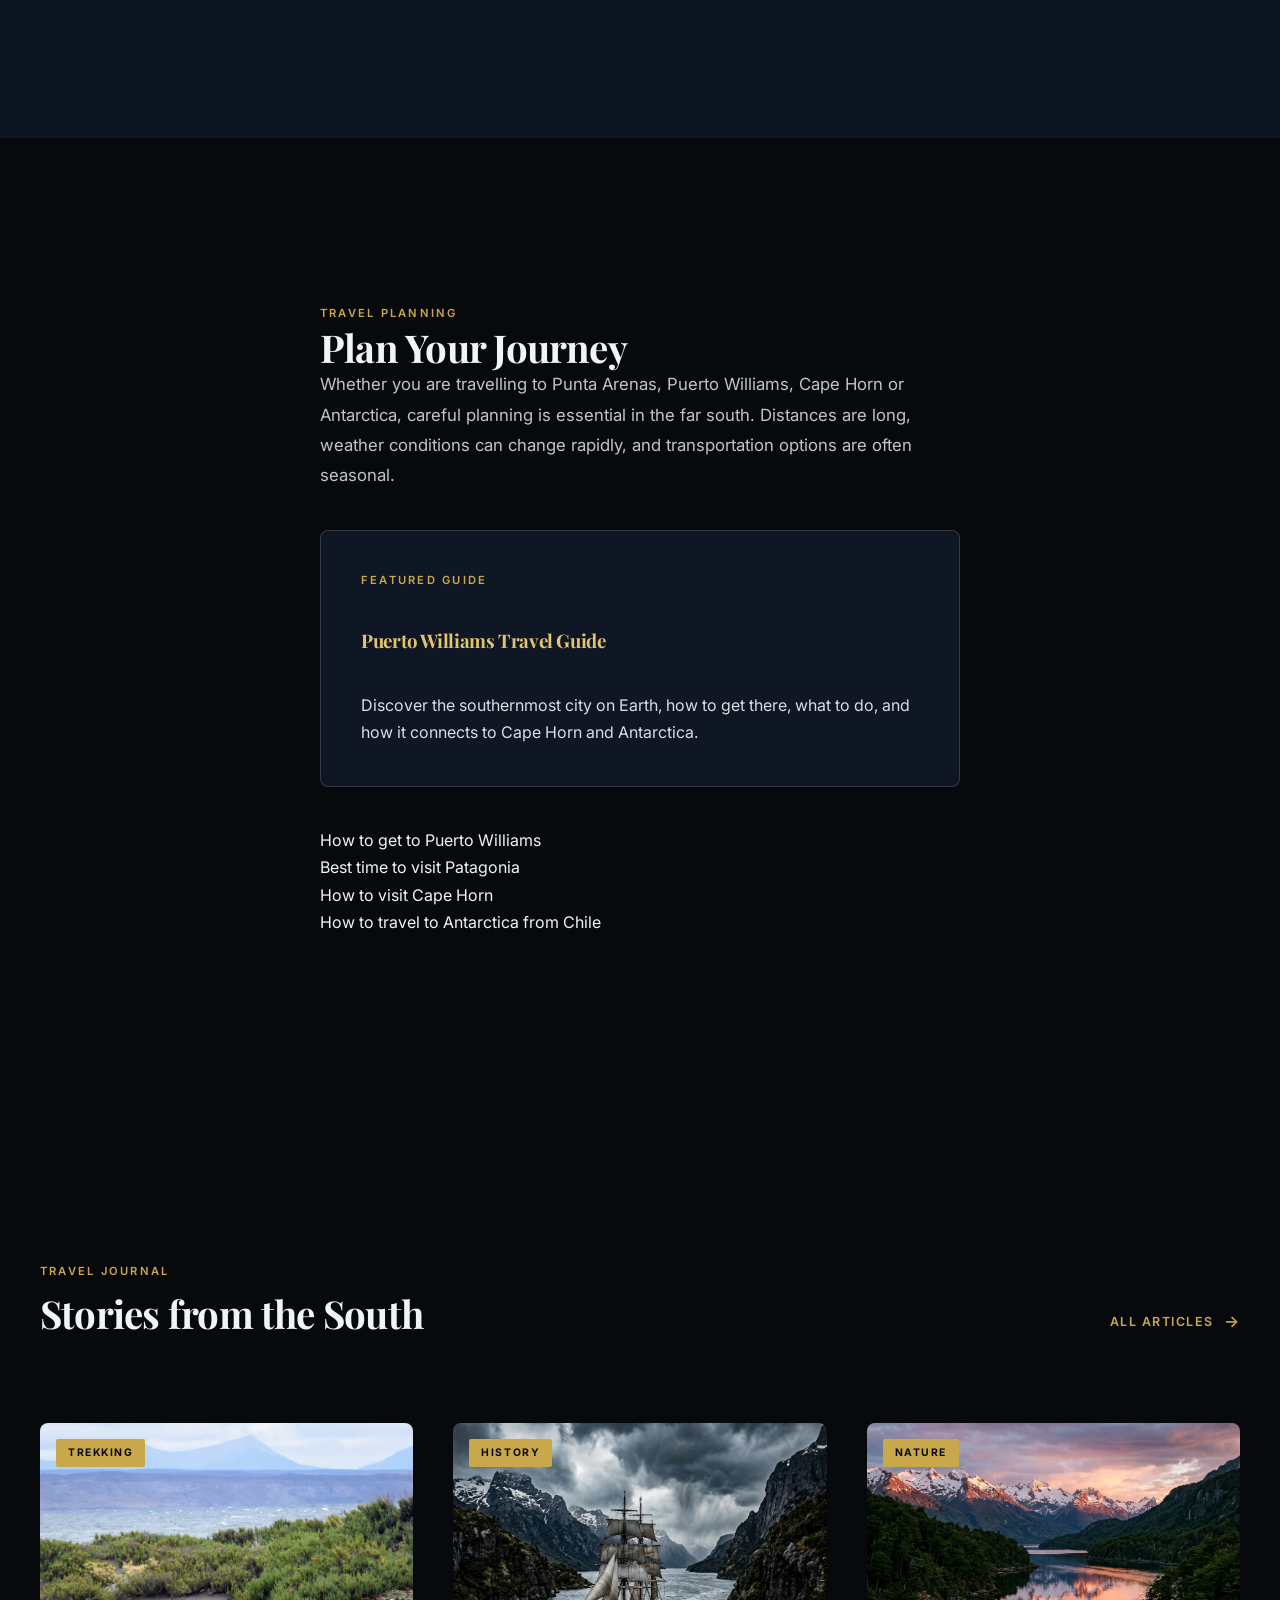
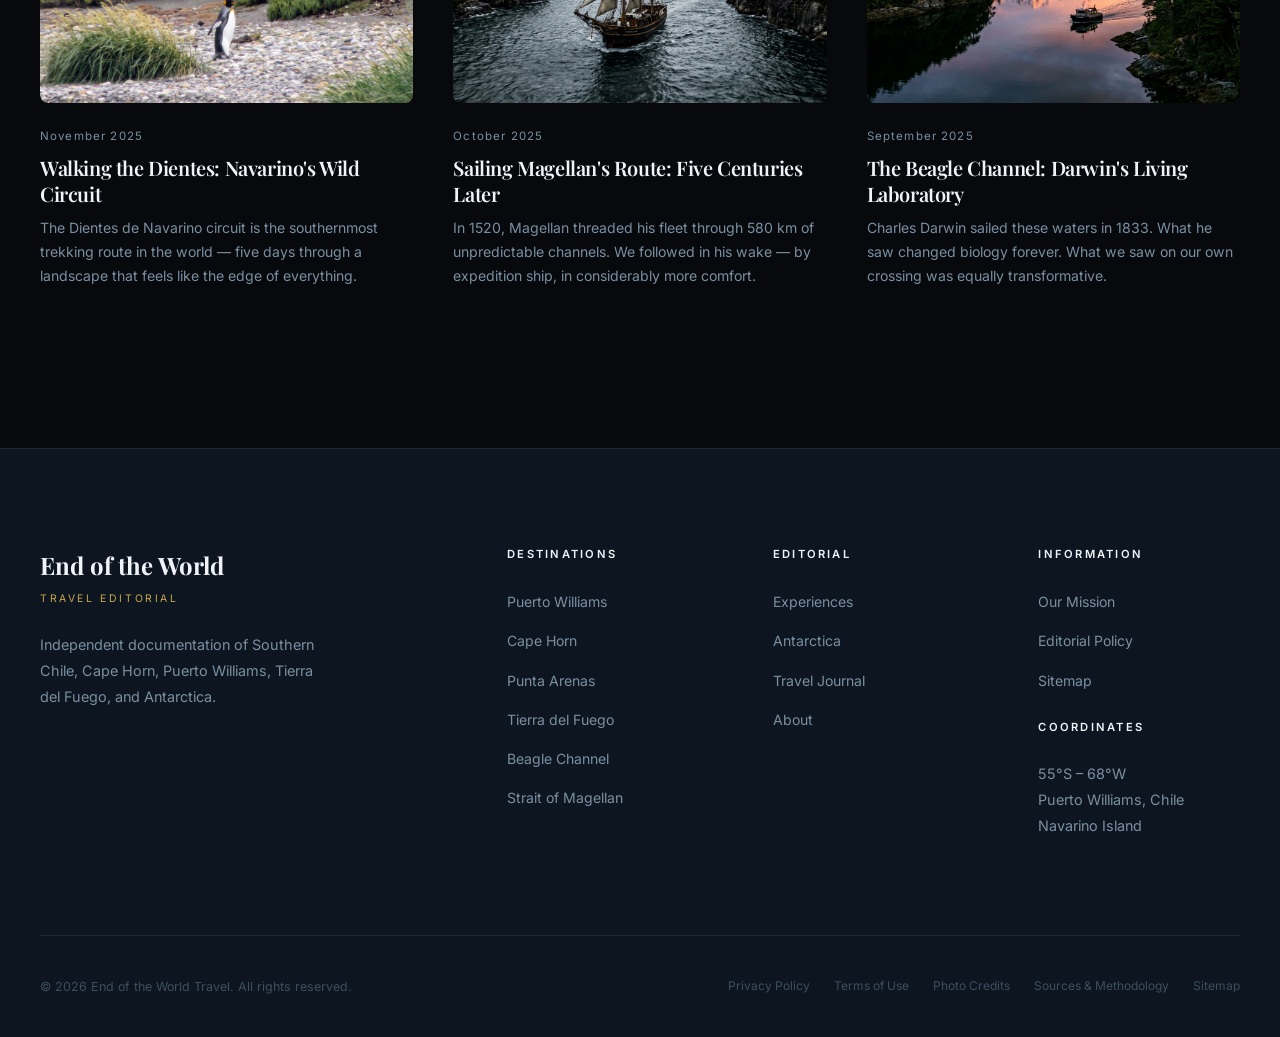
==== commit 81bbe7af: "depure" ====
--- a/index.html
+++ b/index.html
@@ -310,25 +310,6 @@
       </div>
     </section>
 
-    <!-- Stats Bar -->
-    <div class="stats-bar fade-in" role="complementary" aria-label="At a glance facts">
-      <div class="stats-bar__item">
-        <div class="stats-bar__number">12,000</div>
-        <div class="stats-bar__label">km of Coastline</div>
-      </div>
-      <div class="stats-bar__item">
-        <div class="stats-bar__number">55°</div>
-        <div class="stats-bar__label">Degrees South</div>
-      </div>
-      <div class="stats-bar__item">
-        <div class="stats-bar__number">1,500+</div>
-        <div class="stats-bar__label">Species of Wildlife</div>
-      </div>
-      <div class="stats-bar__item">
-        <div class="stats-bar__number">200+</div>
-        <div class="stats-bar__label">Days of Wind Per Year</div>
-      </div>
-    </div>
 
     <!-- Feature Story: Cape Horn -->
     <section class="section section--dark" aria-labelledby="feature-story-title">
@@ -408,9 +389,8 @@
   </div>
 </section>
 
-
-    <!-- Antarctica Teaser -->
     
+
 
     <!-- Journal Preview -->
     <section class="section" aria-labelledby="journal-title">
@@ -463,34 +443,7 @@
       </div>
     </section>
 
-    <!-- Newsletter -->
-    <section class="section section--sm" aria-labelledby="newsletter-title">
-      <div class="container">
-        <div class="newsletter fade-in">
-          <span class="text-label">Stay Inspired</span>
-          <h2 class="text-card-title" style="margin-top:0.5rem;font-size:1.8rem;" id="newsletter-title">The Southernmost Dispatch</h2>
-          <p class="text-body" style="margin-top:0.75rem;max-width:500px;margin-left:auto;margin-right:auto;">
-            Quarterly dispatches from the end of the world. Destination essays, photography, and travel intelligence — delivered to your inbox.
-          </p>
-          <form class="newsletter__form" aria-label="Email newsletter signup">
-            <label for="newsletter-email" class="sr-only">Email address</label>
-            <input
-              type="email"
-              id="newsletter-email"
-              name="email"
-              class="newsletter__input"
-              placeholder="Your email address"
-              required
-              autocomplete="email"
-            >
-            <button type="submit" class="newsletter__btn">Subscribe</button>
-          </form>
-          <p class="text-caption" style="margin-top:0.75rem;">No spam. Unsubscribe anytime.</p>
-        </div>
-      </div>
-    </section>
-
-  </main>
+    
 
   <!-- Footer -->
   <footer class="footer" role="contentinfo">
--- a/css/style.css
+++ b/css/style.css
@@ -359,13 +359,13 @@
   width: 100%;
   height: 100%;
   object-fit: cover;
-  object-position: center;
-  transform: scale(1.05);
-  transition: transform 8s ease;
+  object-position: center center;
+  transform: none;
+  transition: none;
 }
 
 .hero__img.loaded {
-  transform: scale(1);
+  transform: none;
 }
 
 .hero__overlay {
@@ -1164,7 +1164,7 @@
 
 /* --- About Page --- */
 .about-hero-text {
-  padding: var(--space-3xl) 0;
+  padding: 3rem 0;
   text-align: center;
 }
 
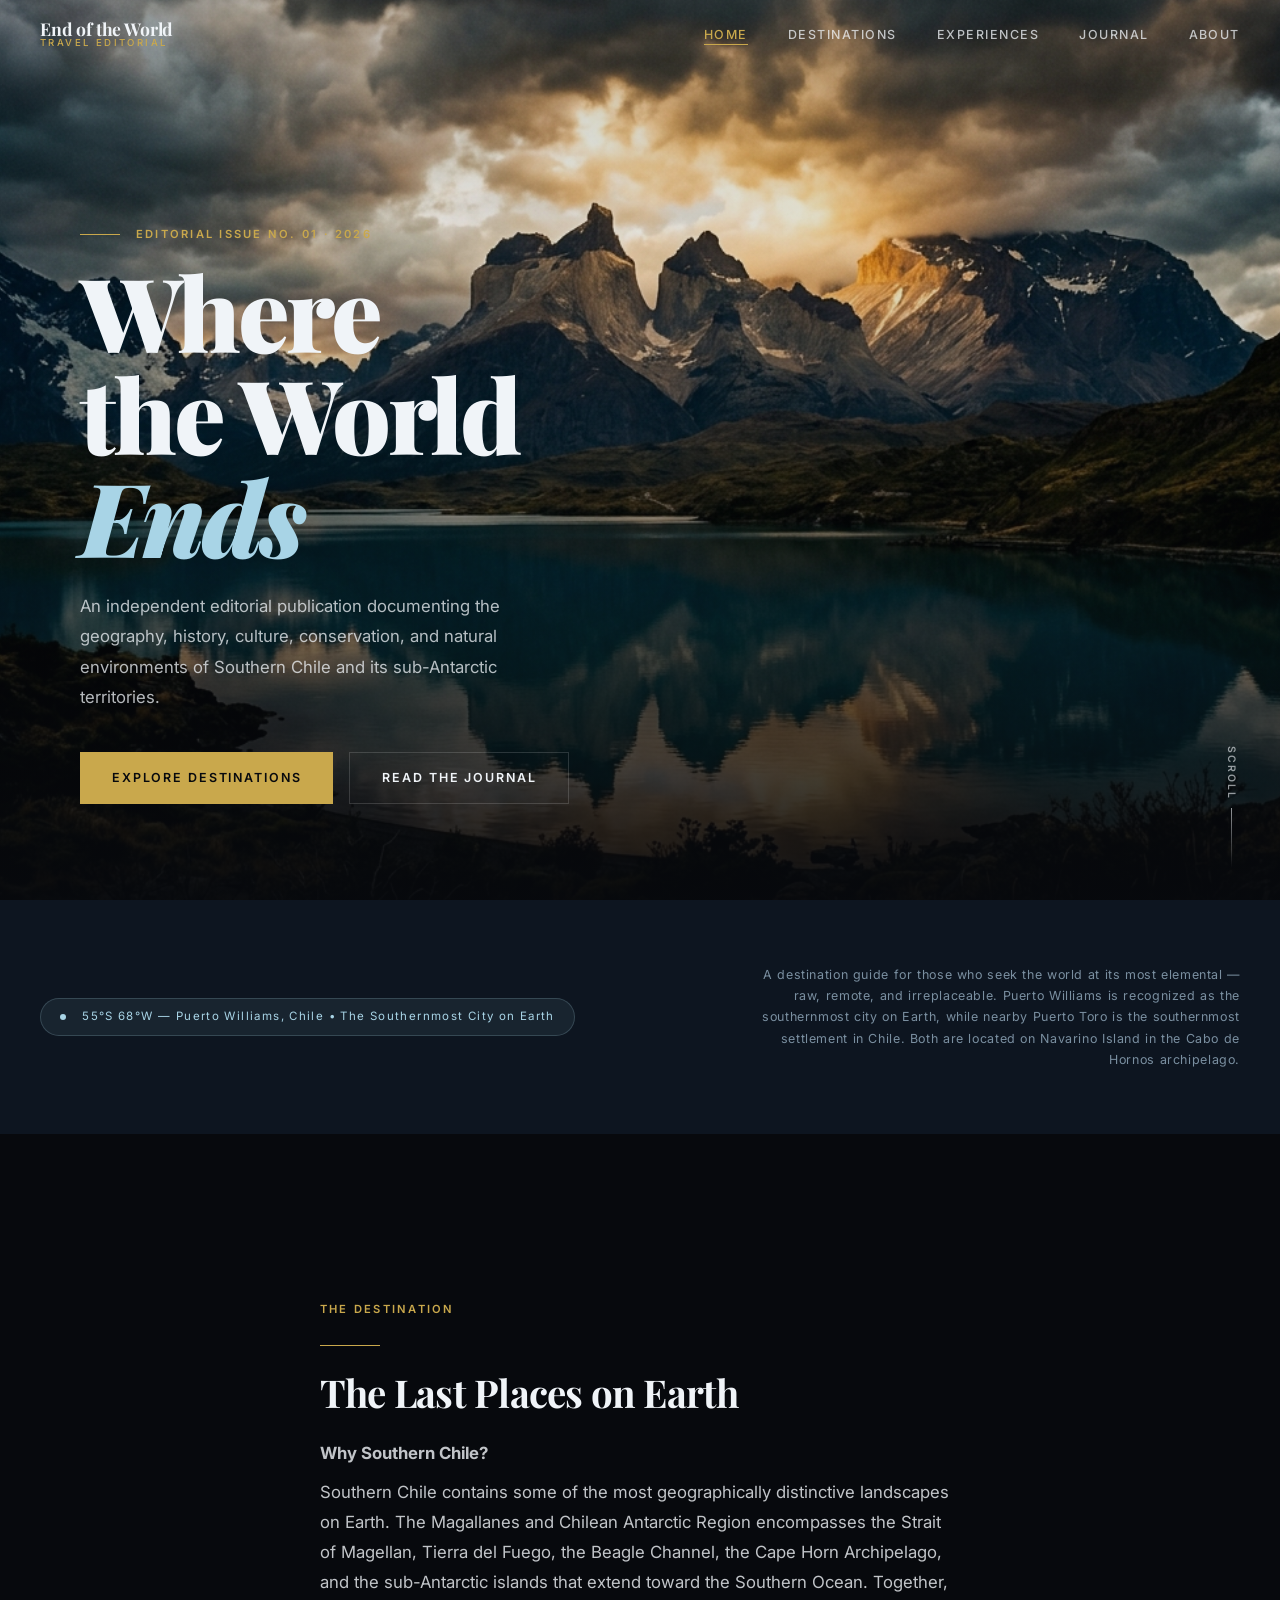
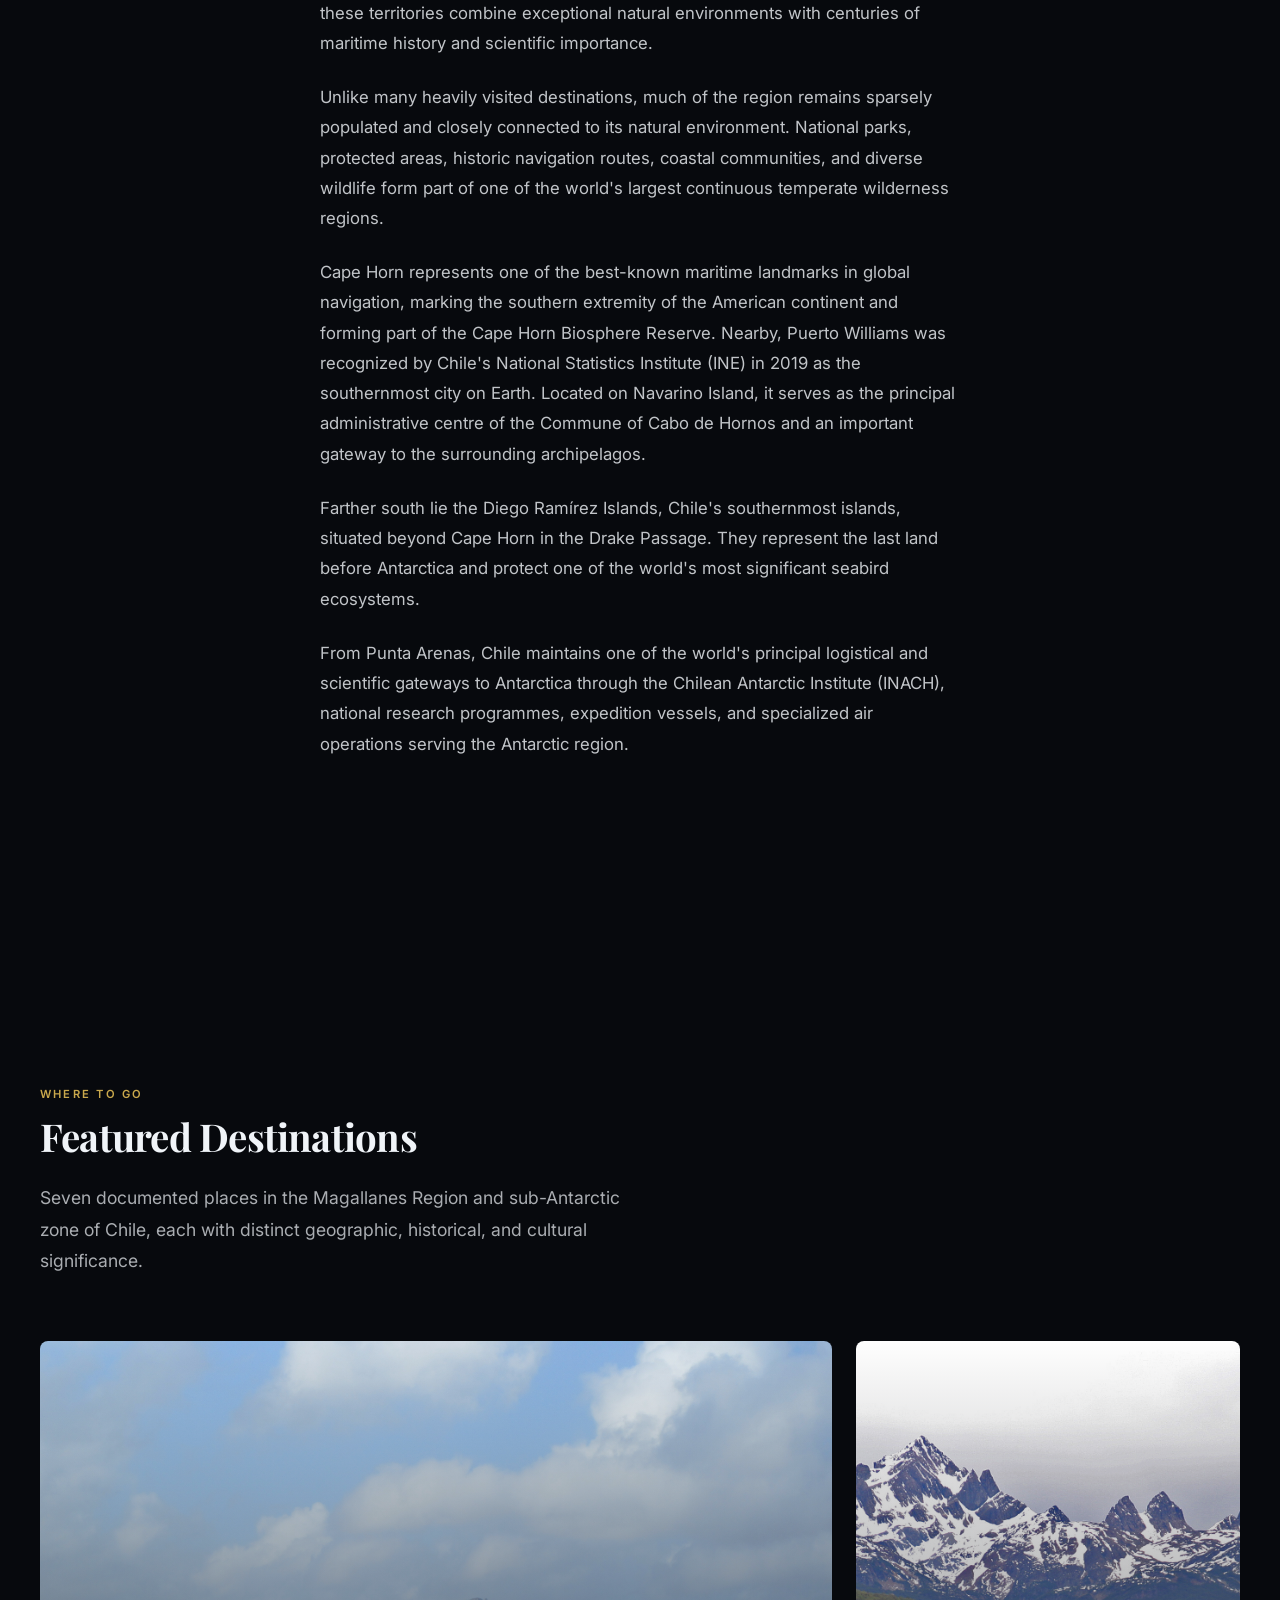
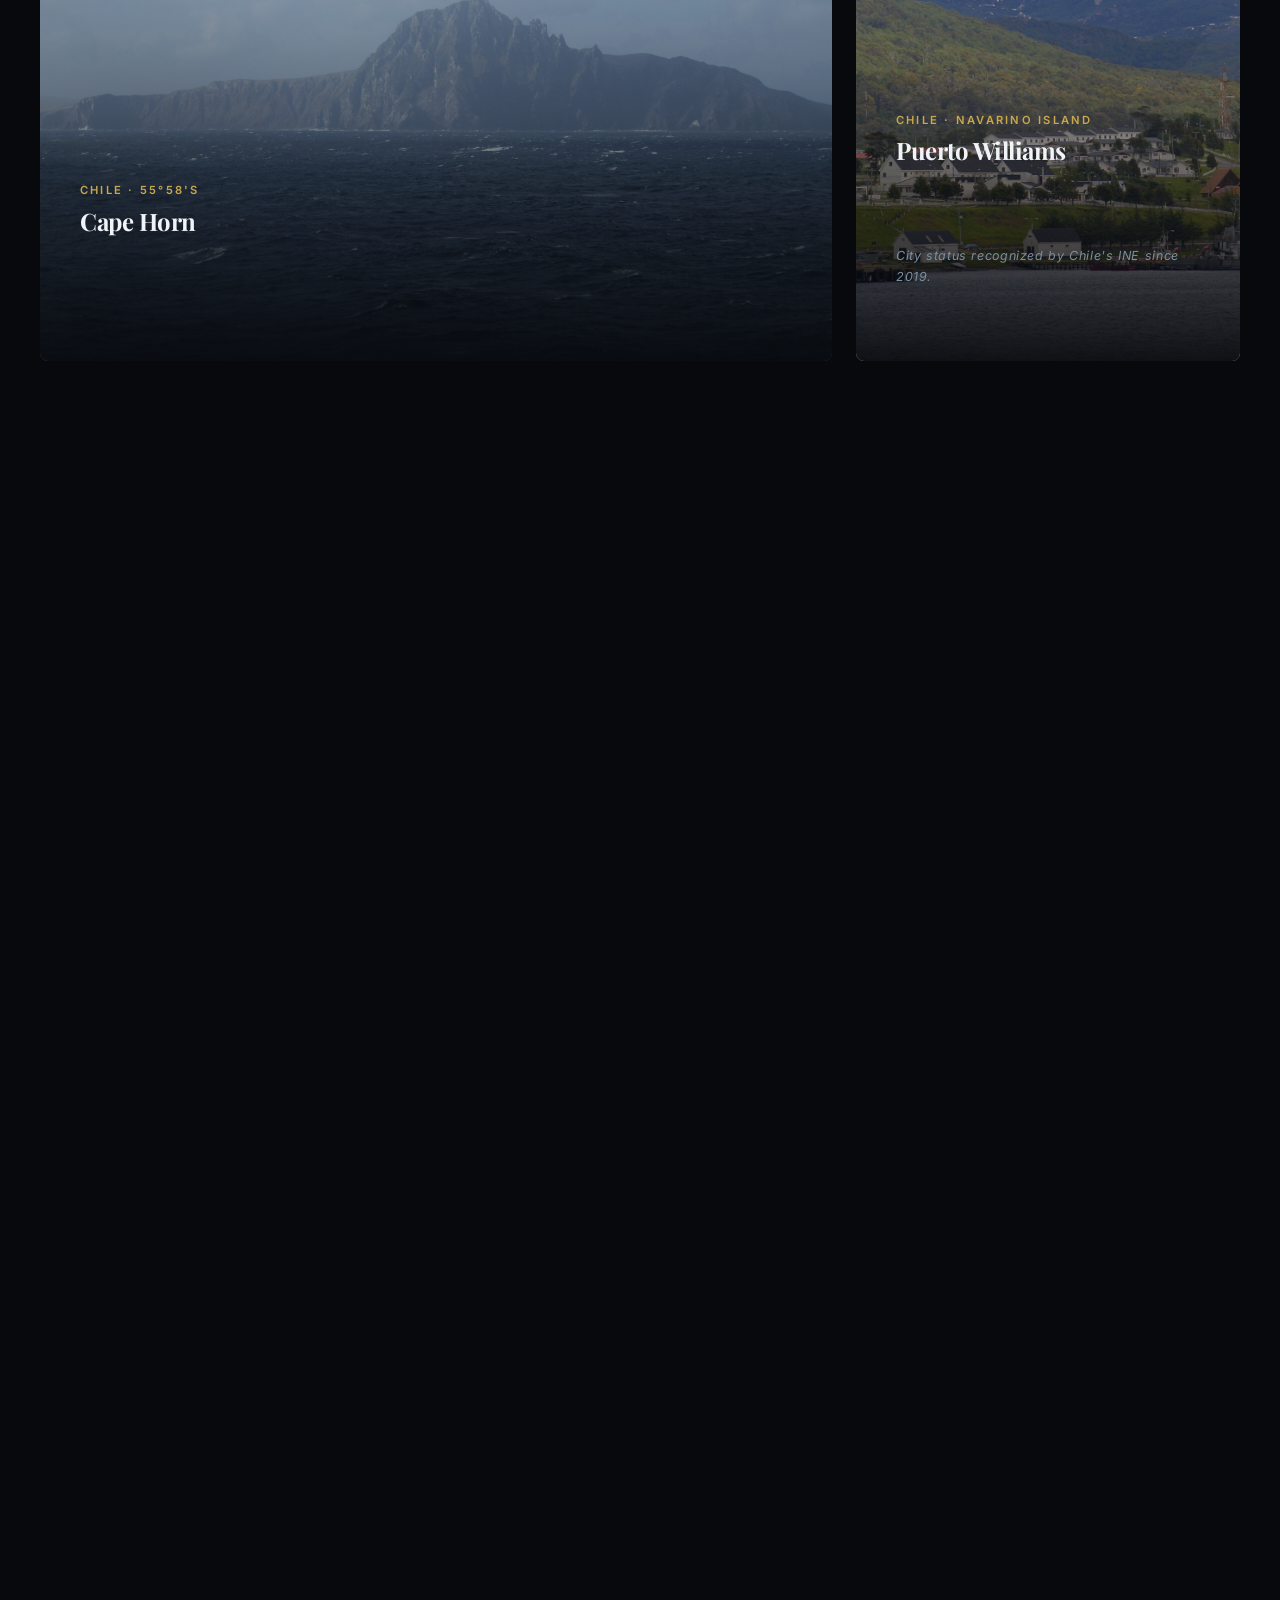
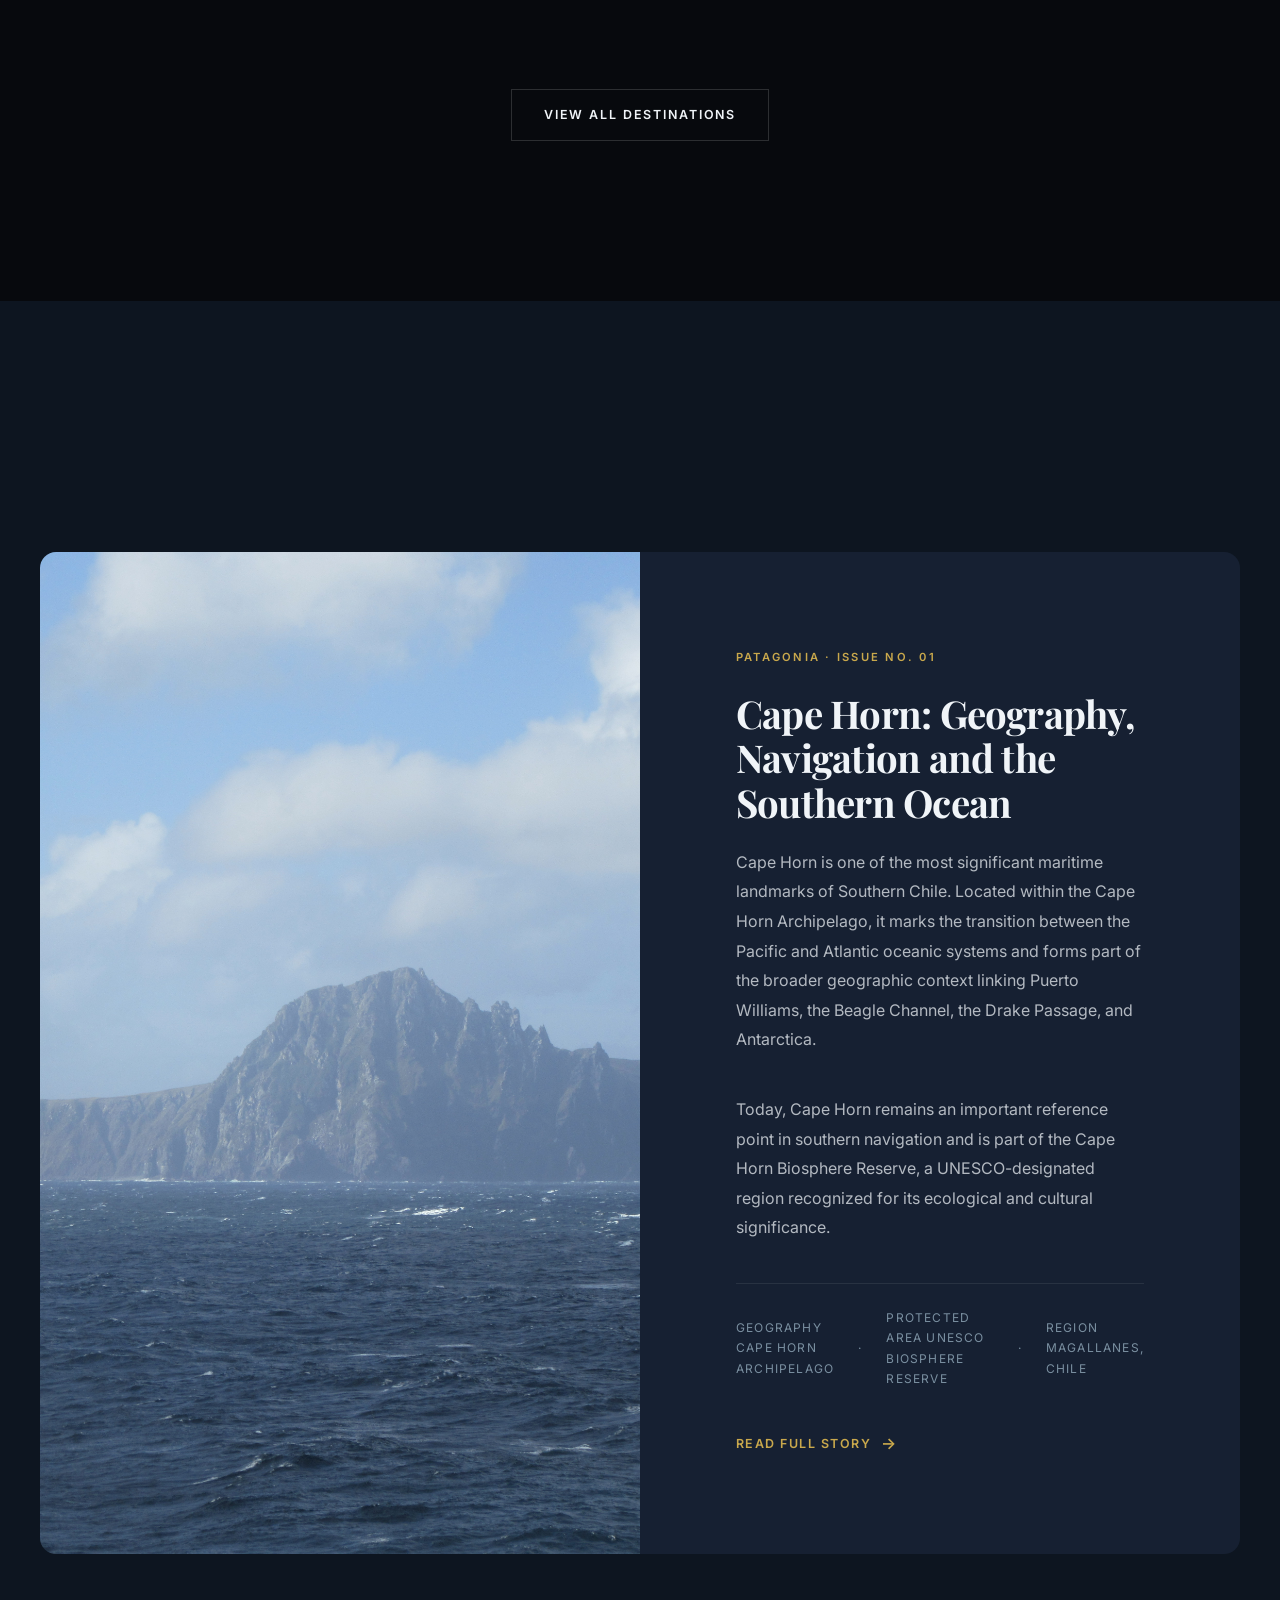
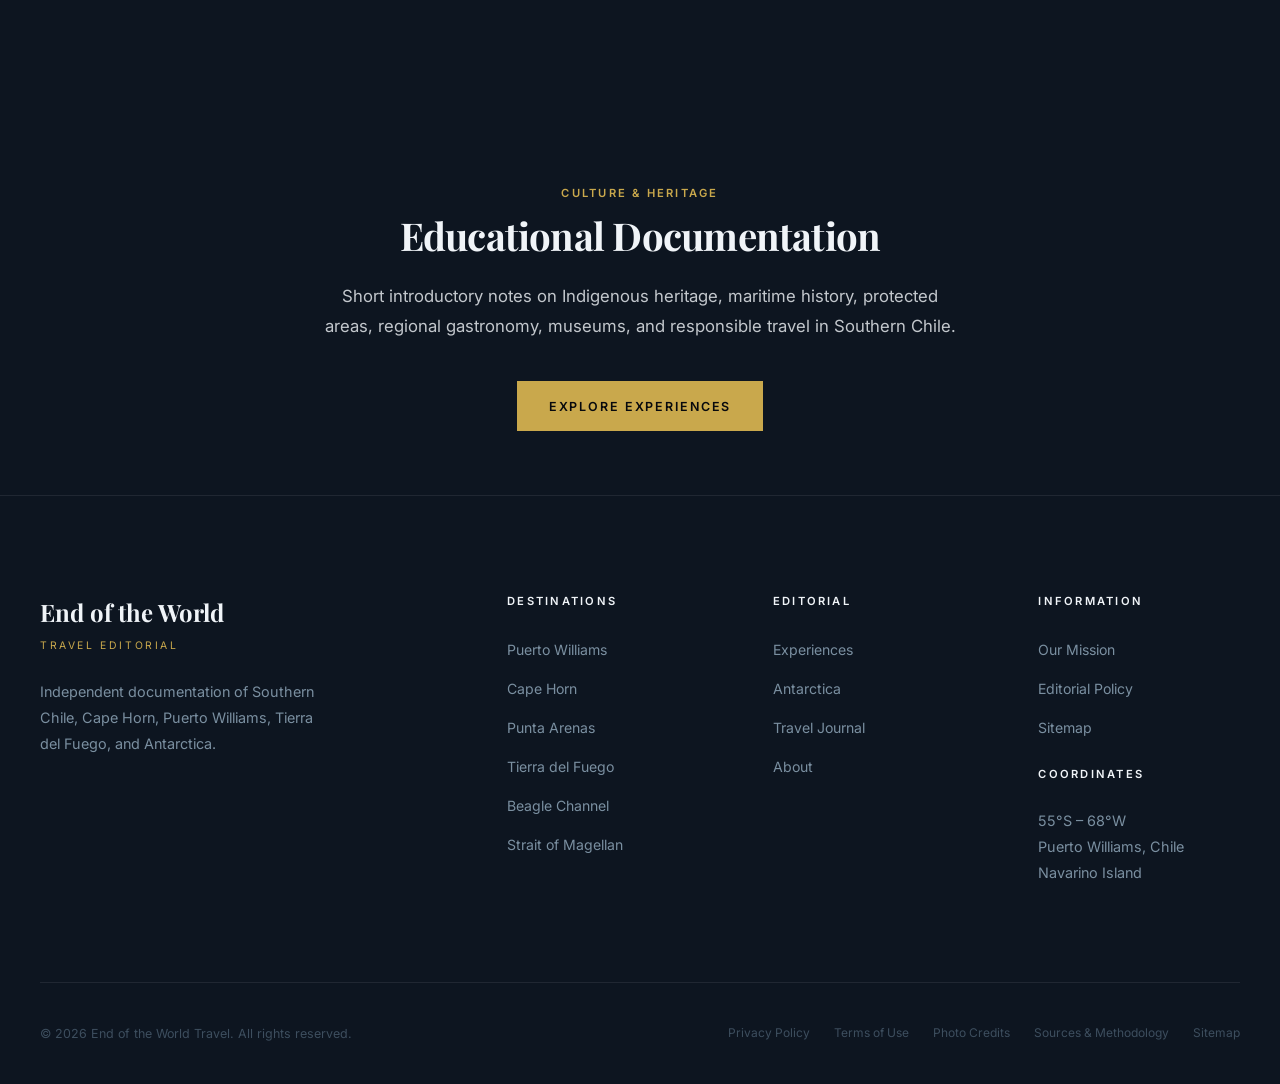
==== commit 06d48ebf: "Release v1: documentary editorial refactor" ====
--- a/index.html
+++ b/index.html
@@ -59,7 +59,6 @@
       <li><a href="index.html" class="nav__link">Home</a></li>
       <li><a href="destinations.html" class="nav__link">Destinations</a></li>
       <li><a href="experiences.html" class="nav__link">Experiences</a></li>
-      <li><a href="antarctica.html" class="nav__link">Antarctica</a></li>
       <li><a href="journal.html" class="nav__link">Journal</a></li>
       <li><a href="about.html" class="nav__link">About</a></li>
     </ul>
@@ -74,7 +73,6 @@
     <a href="index.html" class="nav__mobile-link">Home</a>
     <a href="destinations.html" class="nav__mobile-link">Destinations</a>
     <a href="experiences.html" class="nav__mobile-link">Experiences</a>
-    <a href="antarctica.html" class="nav__mobile-link">Antarctica</a>
     <a href="journal.html" class="nav__mobile-link">Journal</a>
     <a href="about.html" class="nav__mobile-link">About</a>
   </div>
@@ -86,7 +84,7 @@
       <div class="hero__bg">
         <img
           src="images/hero-patagonia.jpg"
-          alt="Dramatic Patagonian landscape at golden hour, Torres del Paine peaks and turquoise lake"
+          alt="Patagonian landscape, Magallanes Region, southern Chile"
           class="hero__img"
           fetchpriority="high"
         >
@@ -106,7 +104,7 @@
             </h1>
 
             <p class="hero__description">
-              An editorial journey to the southernmost reaches of the Earth — where granite peaks pierce storm clouds, where the Drake Passage begins, and where silence holds dominion.
+              An independent editorial publication documenting the geography, history, culture, conservation, and natural environments of Southern Chile and its sub-Antarctic territories.
             </p>
 
             <div class="flex gap-sm" style="flex-wrap:wrap;">
@@ -114,20 +112,6 @@
               <a href="journal.html" class="btn btn--ghost">Read the Journal</a>
             </div>
           </div>
-
-          <div class="hero__stats" aria-label="Quick facts">
-            <div>
-              <div class="hero__stat-number">7</div>
-              <div class="hero__stat-label">Featured Destinations</div>
-            </div>
-            <div>
-              <div class="hero__stat-number">55°</div>
-              <div class="hero__stat-label">Degrees South Latitude</div>
-            </div>
-            <div>
-              <div class="hero__stat-number">−60°</div>
-              <div class="hero__stat-label">Antarctic Temperature</div>
-            </div>
           </div>
         </div>
       </div>
@@ -144,12 +128,10 @@
         <div style="display:flex;align-items:center;justify-content:space-between;flex-wrap:wrap;gap:1.5rem;">
           <div class="coordinates-badge">
             <div class="coordinates-badge__dot"></div>
-            55°S 68°W — Puerto Williams, Chile · The Southernmost City on Earth
+            55°S 68°W — Puerto Williams, Chile • The Southernmost City on Earth
           </div>
           <p class="text-caption" style="max-width:500px;text-align:right;">
-            A destination guide for those who seek the world at its most elemental — raw, remote, and irreplaceable.
-            Puerto Williams is recognized as the southernmost city on Earth, while nearby Puerto Toro is the southernmost settlement in Chile. Both are located on Navarino Island in the Cabo de Hornos archipelago.
-</p>
+            A destination guide for those who seek the world at its most elemental — raw, remote, and irreplaceable. Puerto Williams is recognized as the southernmost city on Earth, while nearby Puerto Toro is the southernmost settlement in Chile. Both are located on Navarino Island in the Cabo de Hornos archipelago.
           </p>
         </div>
       </div>
@@ -164,39 +146,24 @@
           <h2 class="text-section" id="editorial-title">
             The Last Places on Earth
           </h2>
-          <h3 style="margin-top:2rem;">
-Why Visit Chilean Patagonia?
-</h3>
-
-<p class="text-body">
-Chilean Patagonia offers some of the most remote and spectacular landscapes on Earth. From the Strait of Magellan and Tierra del Fuego to Puerto Williams, Cape Horn and Antarctica, the region combines wilderness, maritime history, wildlife, trekking and expedition travel.
-</p>
-
-<p class="text-body">
-Unlike many travel destinations, southern Chile remains lightly populated and deeply connected to its natural environment. Visitors can explore national parks, sail historic channels, observe penguins and seabirds, and experience some of the southernmost communities on the planet.
-</p>
-          <p class="text-body" style="margin-top:var(--space-md);">
-            There are places in this world where civilization tapers off — where the roads end, the signals die, and the wind speaks in a language older than memory. Chile's Magallanes Region is one such place. Here, in the archipelagos of Chilean Patagonia, in the island landscapes of Tierra del Fuego, and in the cold channels of the Beagle Channel, the planet reveals itself at its most original.
-          </p>
-          <p class="text-body" style="margin-top:var(--space-md);">
-            Cape Horn is not merely a geographical point. It is a threshold — the dramatic portal between two oceans, battered by some of the most ferocious seas on Earth, honored by sailors and explorers across centuries. Puerto Williams, the world's southernmost city and Chile's southernmost administrative centre, is a quiet revelation: a small community at the absolute edge, ringed by the Dientes de Navarino mountains, watching the Beagle Channel with centuries of silence. South of here lie the Diego Ramírez Islands — the last land before Antarctica.
-          </p>
-          <p class="text-body" style="margin-top:var(--space-md);">
-            And then comes Antarctica, only a few hundred kilometers farther south.
-
-The last continent. From southern Chile, Antarctica can be reached through expedition voyages across the Southern Ocean as well as specialized air services operating from Punta Arenas, one of the world's leading Antarctic gateways.
-          </p>
-        </div>
-      </div>
-    </section>
-
-      <section class="section--sm section--dark" aria-label="Editorial introduction">
-      <div class="container">
-        <div style=
-          
-          <p class="text-caption" style="max-width:500px;text-align:right;">
-            Puerto Williams, Cape Horn and the Antarctic gateways are not the end of a journey. They are the beginning of understanding the southernmost territories on Earth.</p>
-      
+          <p class="text-body" style="margin-top:var(--space-md);">
+            <strong>Why Southern Chile?</strong>
+          </p>
+          <p class="text-body" style="margin-top:0.5rem;">
+            Southern Chile contains some of the most geographically distinctive landscapes on Earth. The Magallanes and Chilean Antarctic Region encompasses the Strait of Magellan, Tierra del Fuego, the Beagle Channel, the Cape Horn Archipelago, and the sub-Antarctic islands that extend toward the Southern Ocean. Together, these territories combine exceptional natural environments with centuries of maritime history and scientific importance.
+          </p>
+          <p class="text-body" style="margin-top:var(--space-md);">
+            Unlike many heavily visited destinations, much of the region remains sparsely populated and closely connected to its natural environment. National parks, protected areas, historic navigation routes, coastal communities, and diverse wildlife form part of one of the world's largest continuous temperate wilderness regions.
+          </p>
+          <p class="text-body" style="margin-top:var(--space-md);">
+            Cape Horn represents one of the best-known maritime landmarks in global navigation, marking the southern extremity of the American continent and forming part of the Cape Horn Biosphere Reserve. Nearby, Puerto Williams was recognized by Chile's National Statistics Institute (INE) in 2019 as the southernmost city on Earth. Located on Navarino Island, it serves as the principal administrative centre of the Commune of Cabo de Hornos and an important gateway to the surrounding archipelagos.
+          </p>
+          <p class="text-body" style="margin-top:var(--space-md);">
+            Farther south lie the Diego Ramírez Islands, Chile's southernmost islands, situated beyond Cape Horn in the Drake Passage. They represent the last land before Antarctica and protect one of the world's most significant seabird ecosystems.
+          </p>
+          <p class="text-body" style="margin-top:var(--space-md);">
+            From Punta Arenas, Chile maintains one of the world's principal logistical and scientific gateways to Antarctica through the Chilean Antarctic Institute (INACH), national research programmes, expedition vessels, and specialized air operations serving the Antarctic region.
+          </p>
         </div>
       </div>
     </section>
@@ -207,7 +174,7 @@
         <div class="section__header fade-in">
           <span class="text-label">Where to Go</span>
           <h2 class="text-section section__title" id="destinations-title">Featured Destinations</h2>
-          <p class="section__lead">Seven extraordinary places at the end of the Earth. Each one distinct. All of them unforgettable.</p>
+          <p class="section__lead">Seven documented places in the Magallanes Region and sub-Antarctic zone of Chile, each with distinct geographic, historical, and cultural significance.</p>
         </div>
 
         <div class="destinations-grid">
@@ -219,7 +186,7 @@
             <div class="dest-card__body">
               <div class="text-label dest-card__country">Chile · 55°58'S</div>
               <h3 class="dest-card__title">Cape Horn</h3>
-              <p class="dest-card__excerpt">The southernmost point of the Americas. A beacon for sailors, a legend for wanderers.</p>
+              <p class="dest-card__excerpt">The southernmost point of the Americas at 55°58'S. Part of the Cape Horn Biosphere Reserve (UNESCO, 2005).</p>
               <span class="dest-card__arrow">Explore →</span>
             </div>
           </a>
@@ -232,24 +199,24 @@
             <div class="dest-card__body">
               <div class="text-label dest-card__country">Chile · Navarino Island</div>
               <h3 class="dest-card__title">Puerto Williams</h3>
-              <p class="dest-card__excerpt">The world's southernmost city. Gateway to Cape Horn and the end of civilization.</p>
+              <p class="dest-card__excerpt">Recognized by Chile's INE as the world's southernmost city. Administrative seat of the Commune of Cabo de Hornos.</p>
               <p class="text-caption" style="margin-top:0.4rem;font-style:italic;">City status recognized by Chile's INE since 2019.</p>
               <span class="dest-card__arrow">Explore →</span>
             </div>
           </a>
 
           <a href="destinations.html#puerto-toro" class="dest-card fade-in" aria-label="Puerto Toro destination">
-  <div class="dest-card__img-wrap">
-    <img src="images/puerto-toro.jpg" alt="Puerto Toro settlement on Navarino Island in southern Chile" class="dest-card__img" loading="lazy">
-    <div class="dest-card__overlay"></div>
-  </div>
-  <div class="dest-card__body">
-    <div class="text-label dest-card__country">Chile · Navarino Island</div>
-    <h3 class="dest-card__title">Puerto Toro</h3>
-    <p class="dest-card__excerpt">The southernmost settlement in Chile and one of the most remote permanently inhabited places in the world.</p>
-    <span class="dest-card__arrow">Explore →</span>
-  </div>
-</a>
+            <div class="dest-card__img-wrap">
+              <img src="images/puerto-toro.jpg" alt="Puerto Toro settlement on Navarino Island in southern Chile" class="dest-card__img" loading="lazy">
+              <div class="dest-card__overlay"></div>
+            </div>
+            <div class="dest-card__body">
+              <div class="text-label dest-card__country">Chile &middot; Navarino Island</div>
+              <h3 class="dest-card__title">Puerto Toro</h3>
+              <p class="dest-card__excerpt">The southernmost permanently inhabited settlement in Chile, located on the southeastern coast of Navarino Island.</p>
+              <span class="dest-card__arrow">Explore →</span>
+            </div>
+          </a>
 
           <a href="destinations.html#punta-arenas" class="dest-card fade-in-right" aria-label="Punta Arenas destination">
             <div class="dest-card__img-wrap">
@@ -259,7 +226,7 @@
             <div class="dest-card__body">
               <div class="text-label dest-card__country">Chile · Strait of Magellan</div>
               <h3 class="dest-card__title">Punta Arenas</h3>
-              <p class="dest-card__excerpt">The historic capital of Chilean Patagonia. Your gateway to the extreme south.</p>
+              <p class="dest-card__excerpt">Capital of the Magallanes Region. Founded 1848 on the western shore of the Strait of Magellan. Primary transport hub for the far south.</p>
               <span class="dest-card__arrow">Explore →</span>
             </div>
           </a>
@@ -272,7 +239,7 @@
             <div class="dest-card__body">
               <div class="text-label dest-card__country">Chile · Magallanes Region</div>
               <h3 class="dest-card__title">Tierra del Fuego</h3>
-              <p class="dest-card__excerpt">Chile's Land of Fire. An archipelago of ancient lenga beech forest, peat bogs, and glacial fjords.</p>
+              <p class="dest-card__excerpt">The largest island in the Magallanes Region, characterized by lenga beech forest, peat bogs, and glaciated terrain. Includes Yendegaia National Park and areas of historical significance to the Selk'nam and Yaghan peoples.</p>
               <span class="dest-card__arrow">Explore →</span>
             </div>
           </a>
@@ -285,7 +252,7 @@
             <div class="dest-card__body">
               <div class="text-label dest-card__country">Chile · Navarino Island</div>
               <h3 class="dest-card__title">Beagle Channel</h3>
-              <p class="dest-card__excerpt">Darwin's waterway. Where history was written and the southern mountains meet the sea.</p>
+              <p class="dest-card__excerpt">A 240 km strait separating Navarino Island from Tierra del Fuego. Navigated by HMS Beagle during the 1830s surveys of Fitzroy and Darwin.</p>
               <span class="dest-card__arrow">Explore →</span>
             </div>
           </a>
@@ -298,7 +265,7 @@
             <div class="dest-card__body">
               <div class="text-label dest-card__country">Chile · Magallanes Region</div>
               <h3 class="dest-card__title">Strait of Magellan</h3>
-              <p class="dest-card__excerpt">The passage that changed history. 580 km of raw, wind-whipped magnificence.</p>
+              <p class="dest-card__excerpt">A 560 km natural passage connecting the Atlantic and Pacific oceans. First transited by the Magellan–Elcano expedition in November 1520.</p>
               <span class="dest-card__arrow">Explore →</span>
             </div>
           </a>
@@ -350,98 +317,23 @@
         </article>
       </div>
     </section>
-<section class="section">
-  <div class="container--narrow">
-
-    <span class="text-label">
-      Travel Planning
-    </span>
-
-    <h2 class="text-section">
-      Plan Your Journey
-    </h2>
-
-    <p class="text-body">
-      Whether you are travelling to Punta Arenas, Puerto Williams, Cape Horn or Antarctica, careful planning is essential in the far south. Distances are long, weather conditions can change rapidly, and transportation options are often seasonal.
-    </p>
-
-    <div class="featured-guide" style="background: rgba(22, 32, 50, 0.65); border: 1px solid var(--color-border-light); border-radius: var(--radius-md); padding: var(--space-lg); margin: var(--space-lg) 0; display: flex; flex-direction: column; gap: var(--space-md);">
-      <span class="text-label">Featured Guide</span>
-
-      <h3 style="margin-top: var(--space-sm);">
-        <a href="puerto-williams-travel-guide.html" style="color: var(--color-gold-light); text-decoration: none;">
-          Puerto Williams Travel Guide
-        </a>
-      </h3>
-
-      <p style="margin-top: var(--space-sm); color: rgba(240, 244, 248, 0.9);">
-        Discover the southernmost city on Earth, how to get there, what to do, and how it connects to Cape Horn and Antarctica.
-      </p>
-    </div>
-
-    <ul style="margin-top:1.5rem;">
-      <li>How to get to Puerto Williams</li>
-      <li>Best time to visit Patagonia</li>
-      <li>How to visit Cape Horn</li>
-      <li>How to travel to Antarctica from Chile</li>
-    </ul>
-
-  </div>
-</section>
-
-    
-
-
-    <!-- Journal Preview -->
-    <section class="section" aria-labelledby="journal-title">
-      <div class="container">
-        <div class="section__header fade-in" style="display:flex;align-items:flex-end;justify-content:space-between;flex-wrap:wrap;gap:1rem;">
-          <div>
-            <span class="text-label">Travel Journal</span>
-            <h2 class="text-section section__title" id="journal-title">Stories from the South</h2>
-          </div>
-          <a href="journal.html" class="btn--text btn" style="margin-bottom:var(--space-md);">All Articles</a>
-        </div>
-
-        <div class="grid-3">
-          <article class="article-card fade-in">
-            <a href="journal.html#dientes">
-              <div class="article-card__img-wrap">
-                <img src="images/tierra-del-fuego.jpg" alt="Hiker on the Dientes de Navarino circuit" class="article-card__img" loading="lazy">
-                <span class="article-card__tag">Trekking</span>
-              </div>
-              <div class="article-card__date">November 2025</div>
-              <h3 class="article-card__title">Walking the Dientes: Navarino's Wild Circuit</h3>
-              <p class="article-card__excerpt">The Dientes de Navarino circuit is the southernmost trekking route in the world — five days through a landscape that feels like the edge of everything.</p>
-            </a>
-          </article>
-
-          <article class="article-card fade-in">
-            <a href="journal.html#magellan">
-              <div class="article-card__img-wrap">
-                <img src="images/strait-magellan.jpg" alt="Historic tall ship on the Strait of Magellan" class="article-card__img" loading="lazy">
-                <span class="article-card__tag">History</span>
-              </div>
-              <div class="article-card__date">October 2025</div>
-              <h3 class="article-card__title">Sailing Magellan's Route: Five Centuries Later</h3>
-              <p class="article-card__excerpt">In 1520, Magellan threaded his fleet through 580 km of unpredictable channels. We followed in his wake — by expedition ship, in considerably more comfort.</p>
-            </a>
-          </article>
-
-          <article class="article-card fade-in">
-            <a href="journal.html#beagle">
-              <div class="article-card__img-wrap">
-                <img src="images/beagle-channel.jpg" alt="Beagle Channel at dusk" class="article-card__img" loading="lazy">
-                <span class="article-card__tag">Nature</span>
-              </div>
-              <div class="article-card__date">September 2025</div>
-              <h3 class="article-card__title">The Beagle Channel: Darwin's Living Laboratory</h3>
-              <p class="article-card__excerpt">Charles Darwin sailed these waters in 1833. What he saw changed biology forever. What we saw on our own crossing was equally transformative.</p>
-            </a>
-          </article>
-        </div>
-      </div>
-    </section>
+
+    <!-- Culture & Heritage Link -->
+    <section class="section section--sm section--dark" aria-labelledby="culture-heritage-title">
+      <div class="container--narrow fade-in" style="text-align: center;">
+        <span class="text-label">Culture & Heritage</span>
+        <h2 class="text-section" id="culture-heritage-title" style="margin-top: 0.5rem">
+          Educational Documentation
+        </h2>
+        <p class="text-body" style="margin-top: var(--space-md); margin-bottom: var(--space-lg);">
+          Short introductory notes on Indigenous heritage, maritime history, protected areas, regional gastronomy, museums, and responsible travel in Southern Chile.
+        </p>
+        <a href="experiences.html" class="btn btn--primary">Explore Experiences</a>
+      </div>
+    </section>
+
+
+
 
     
 
